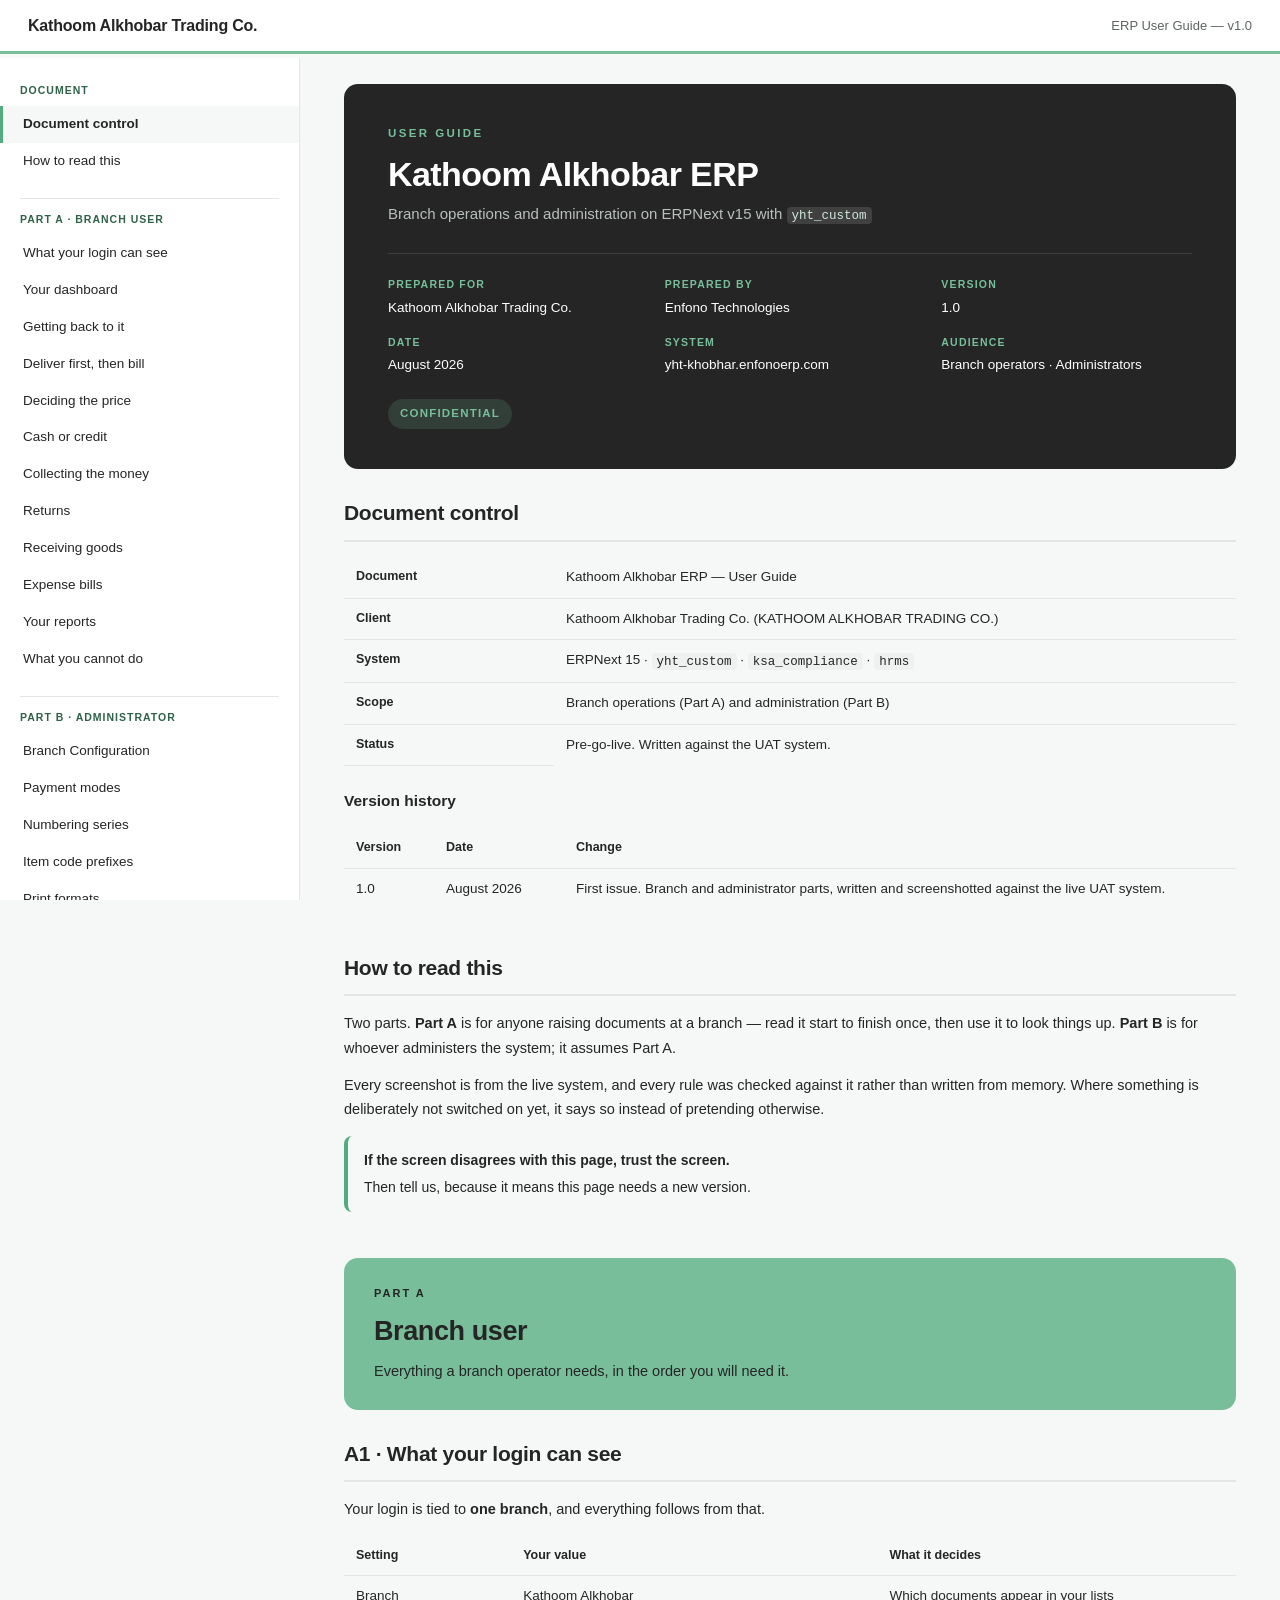
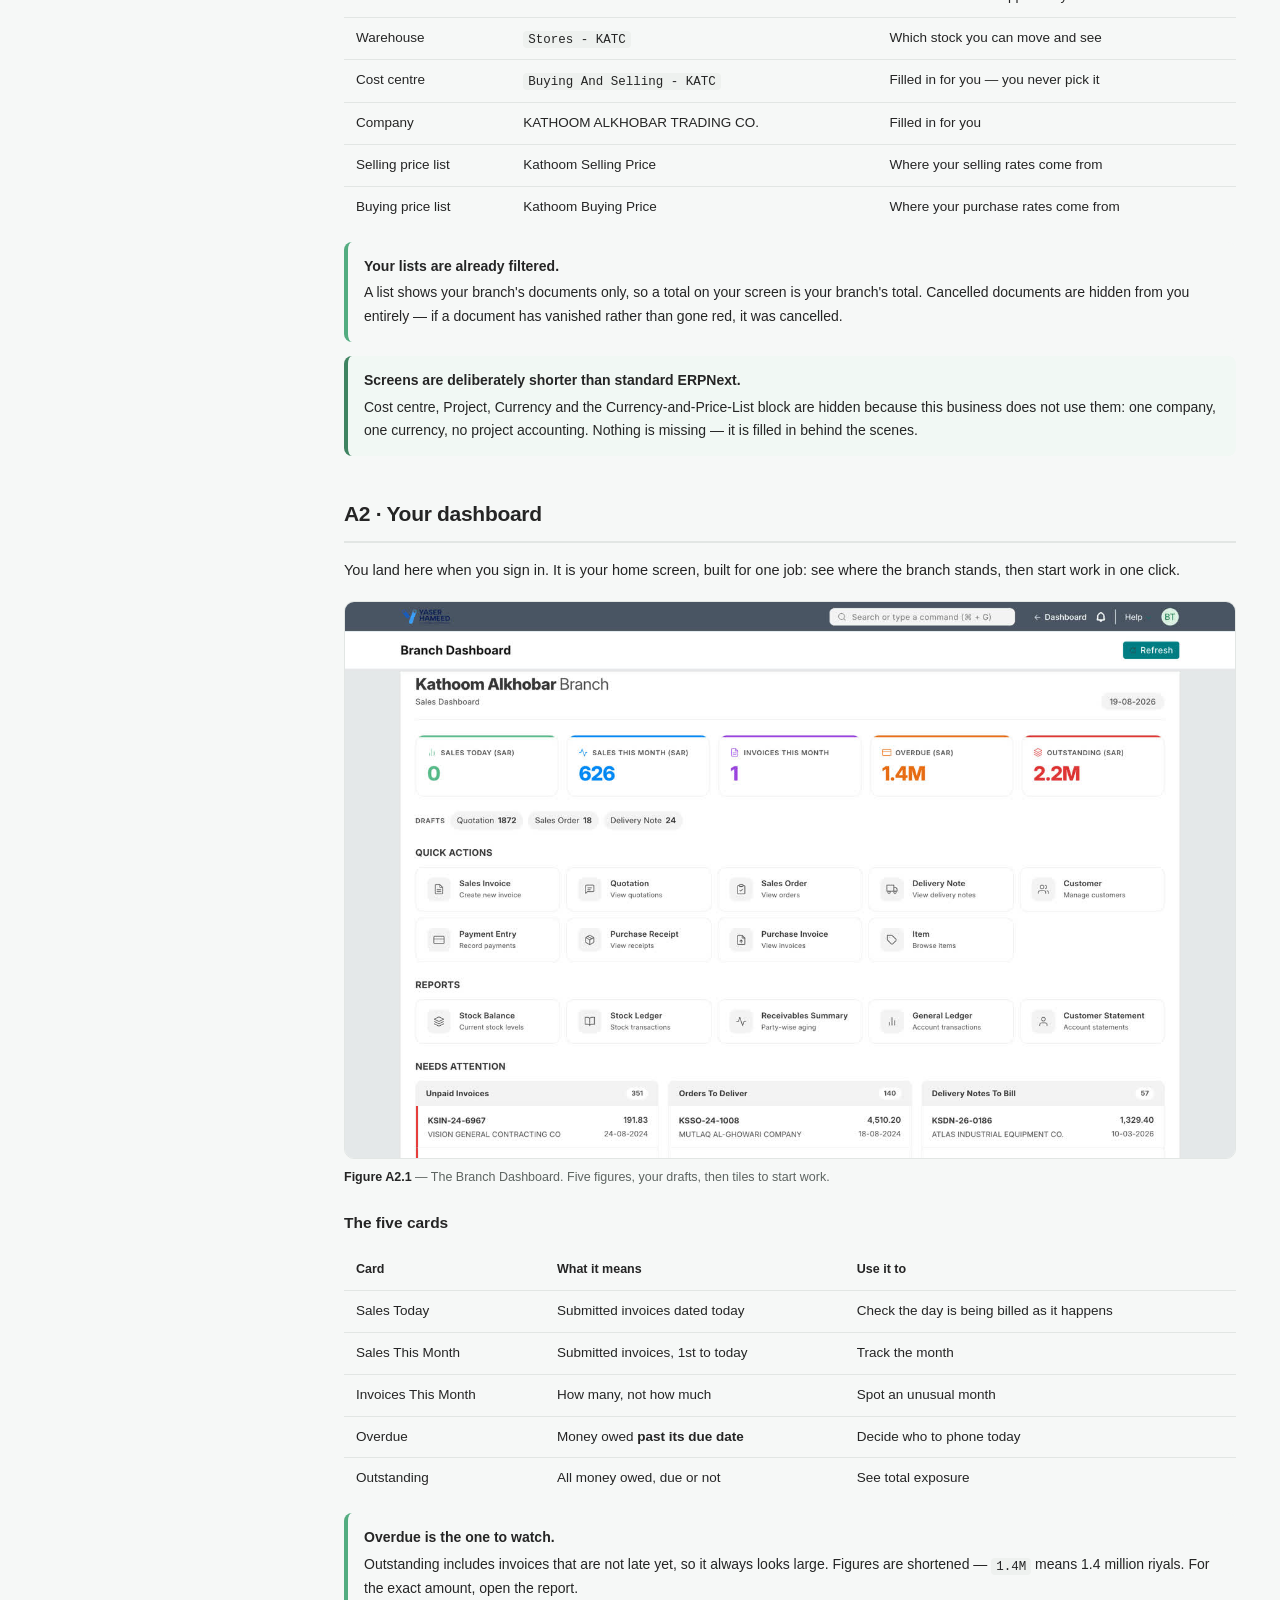
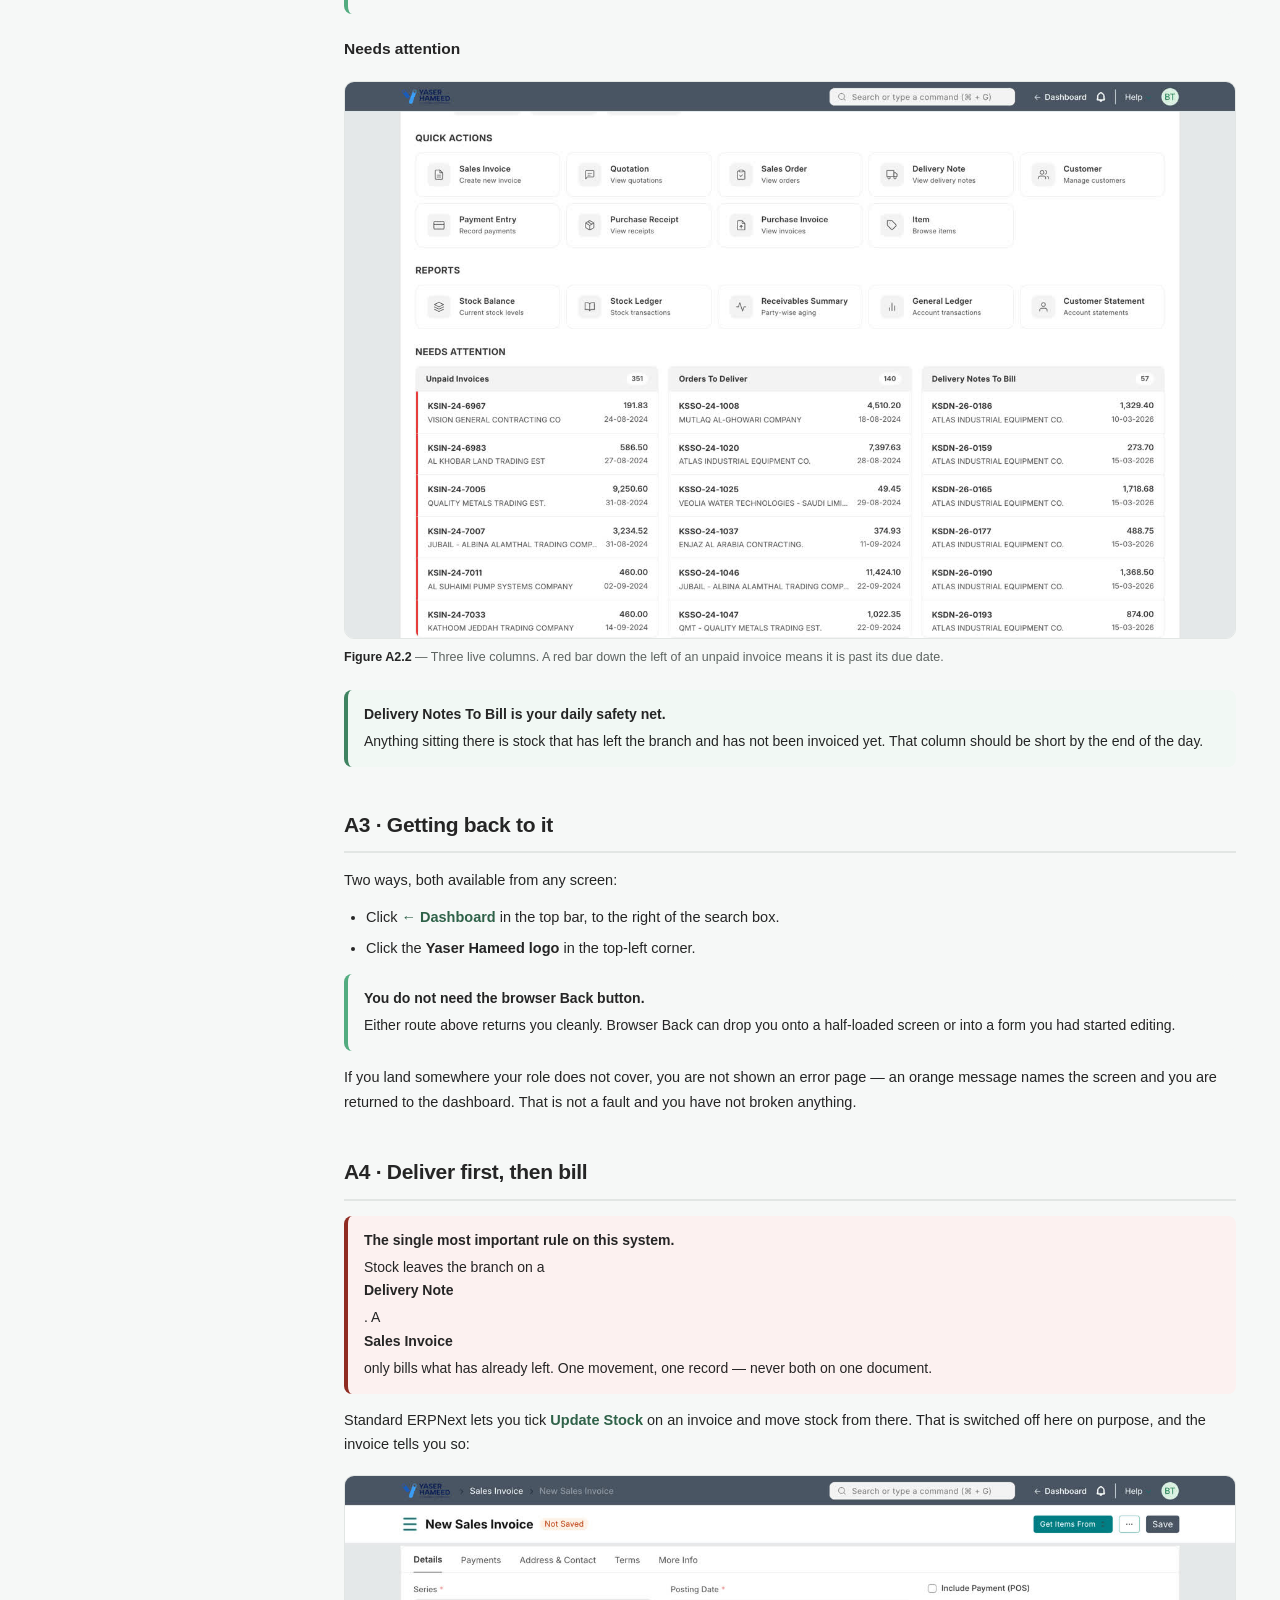
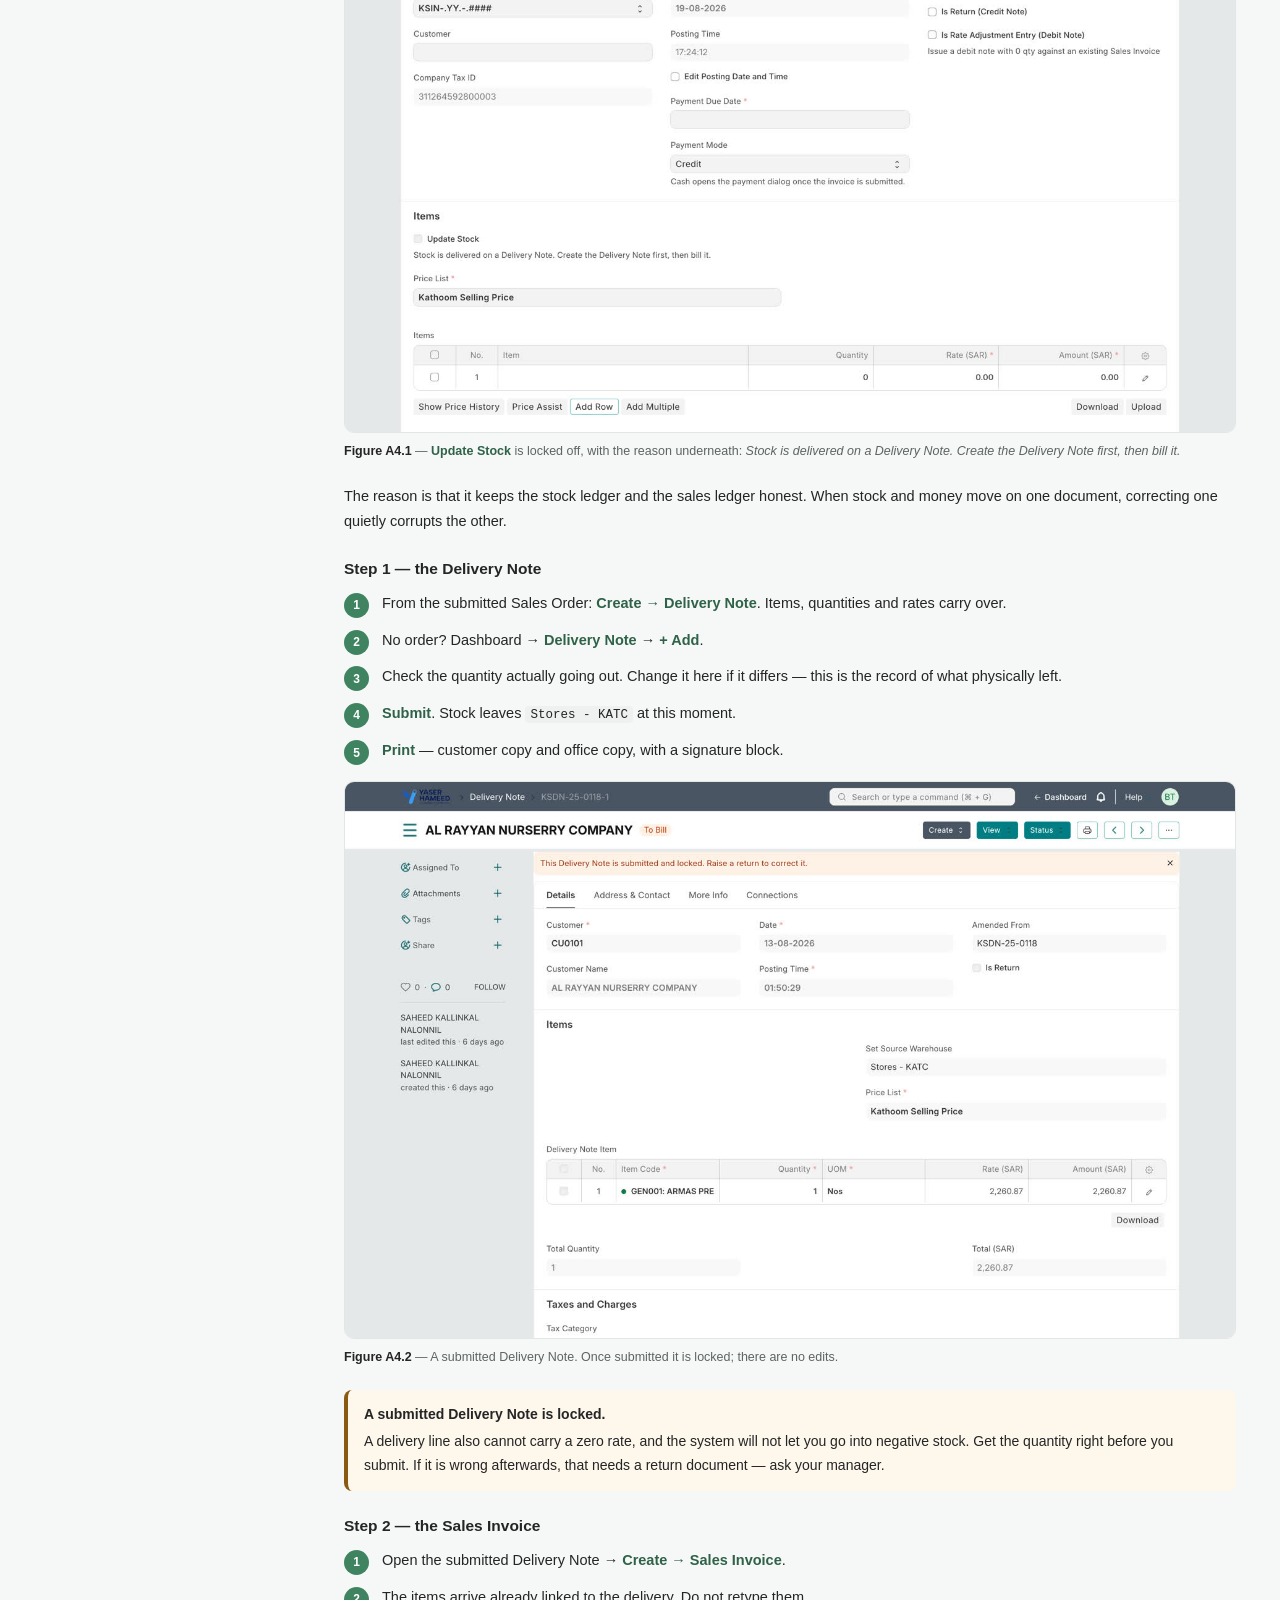
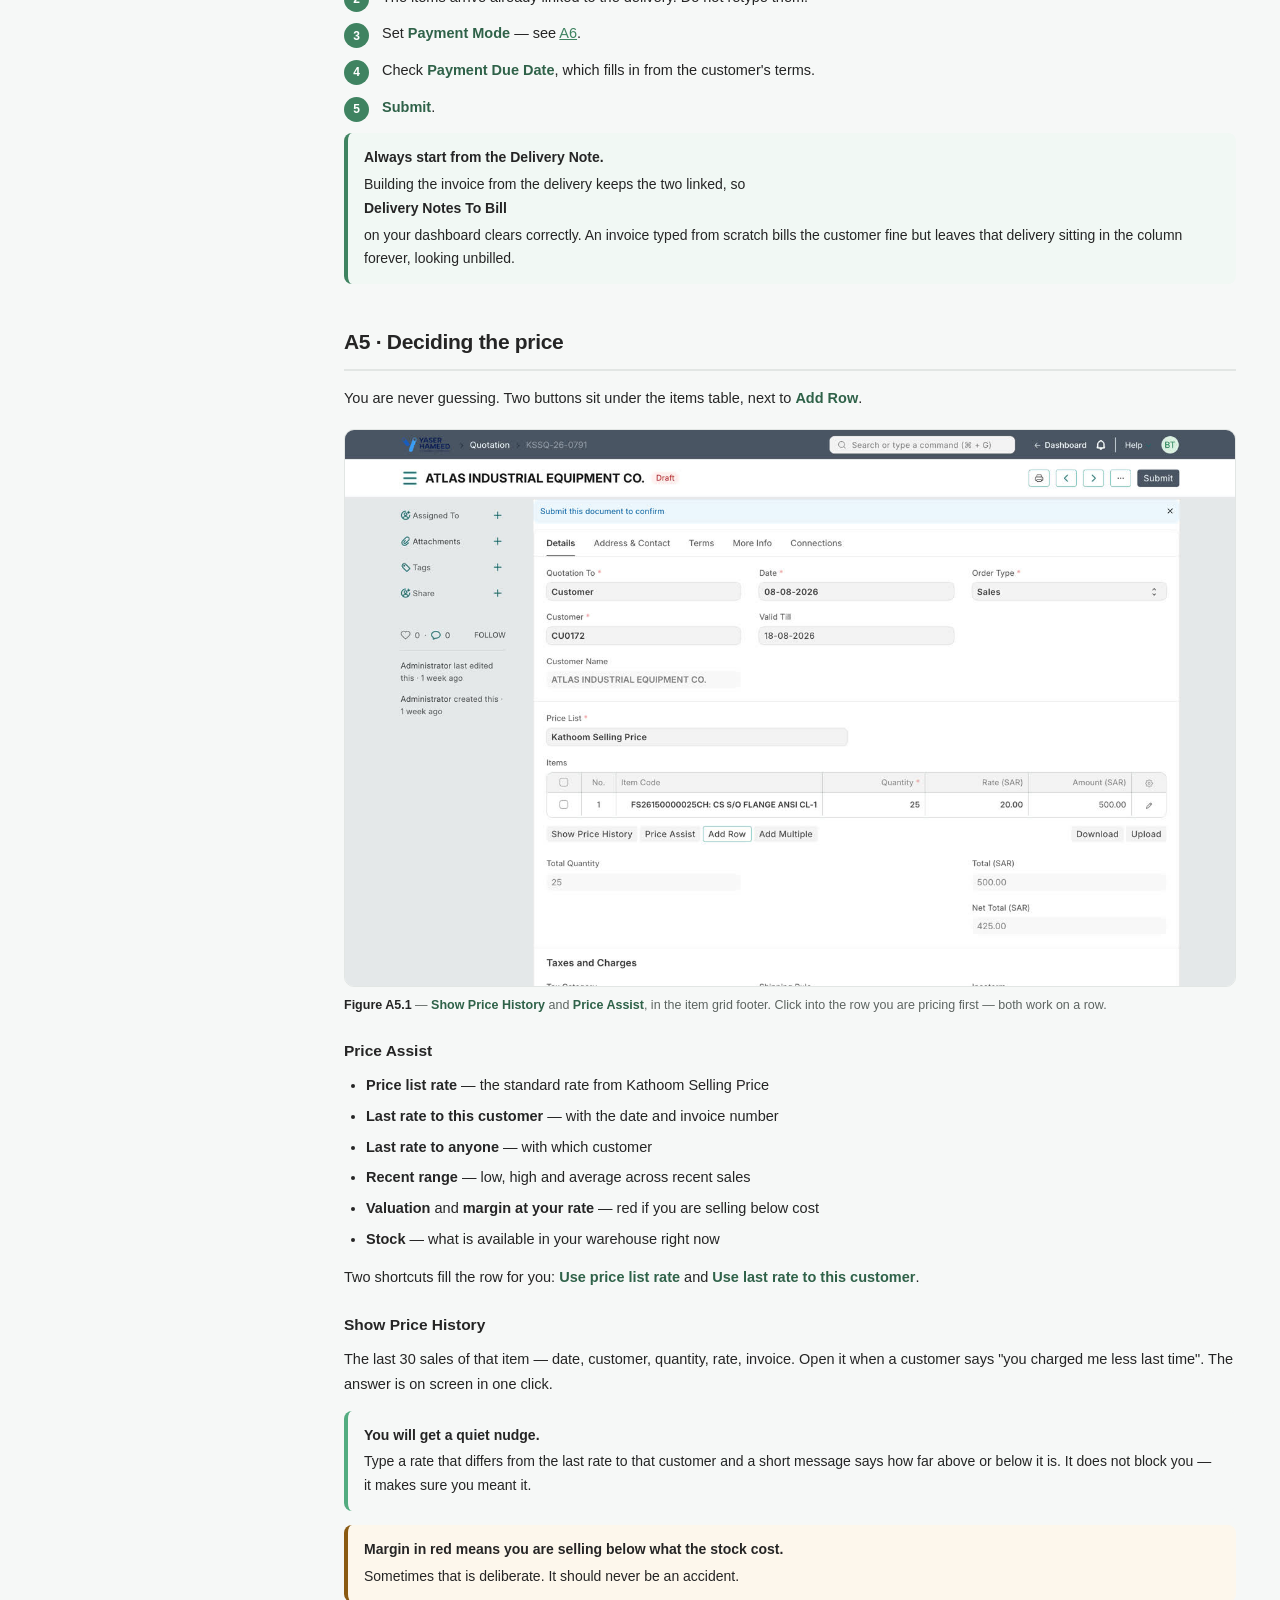
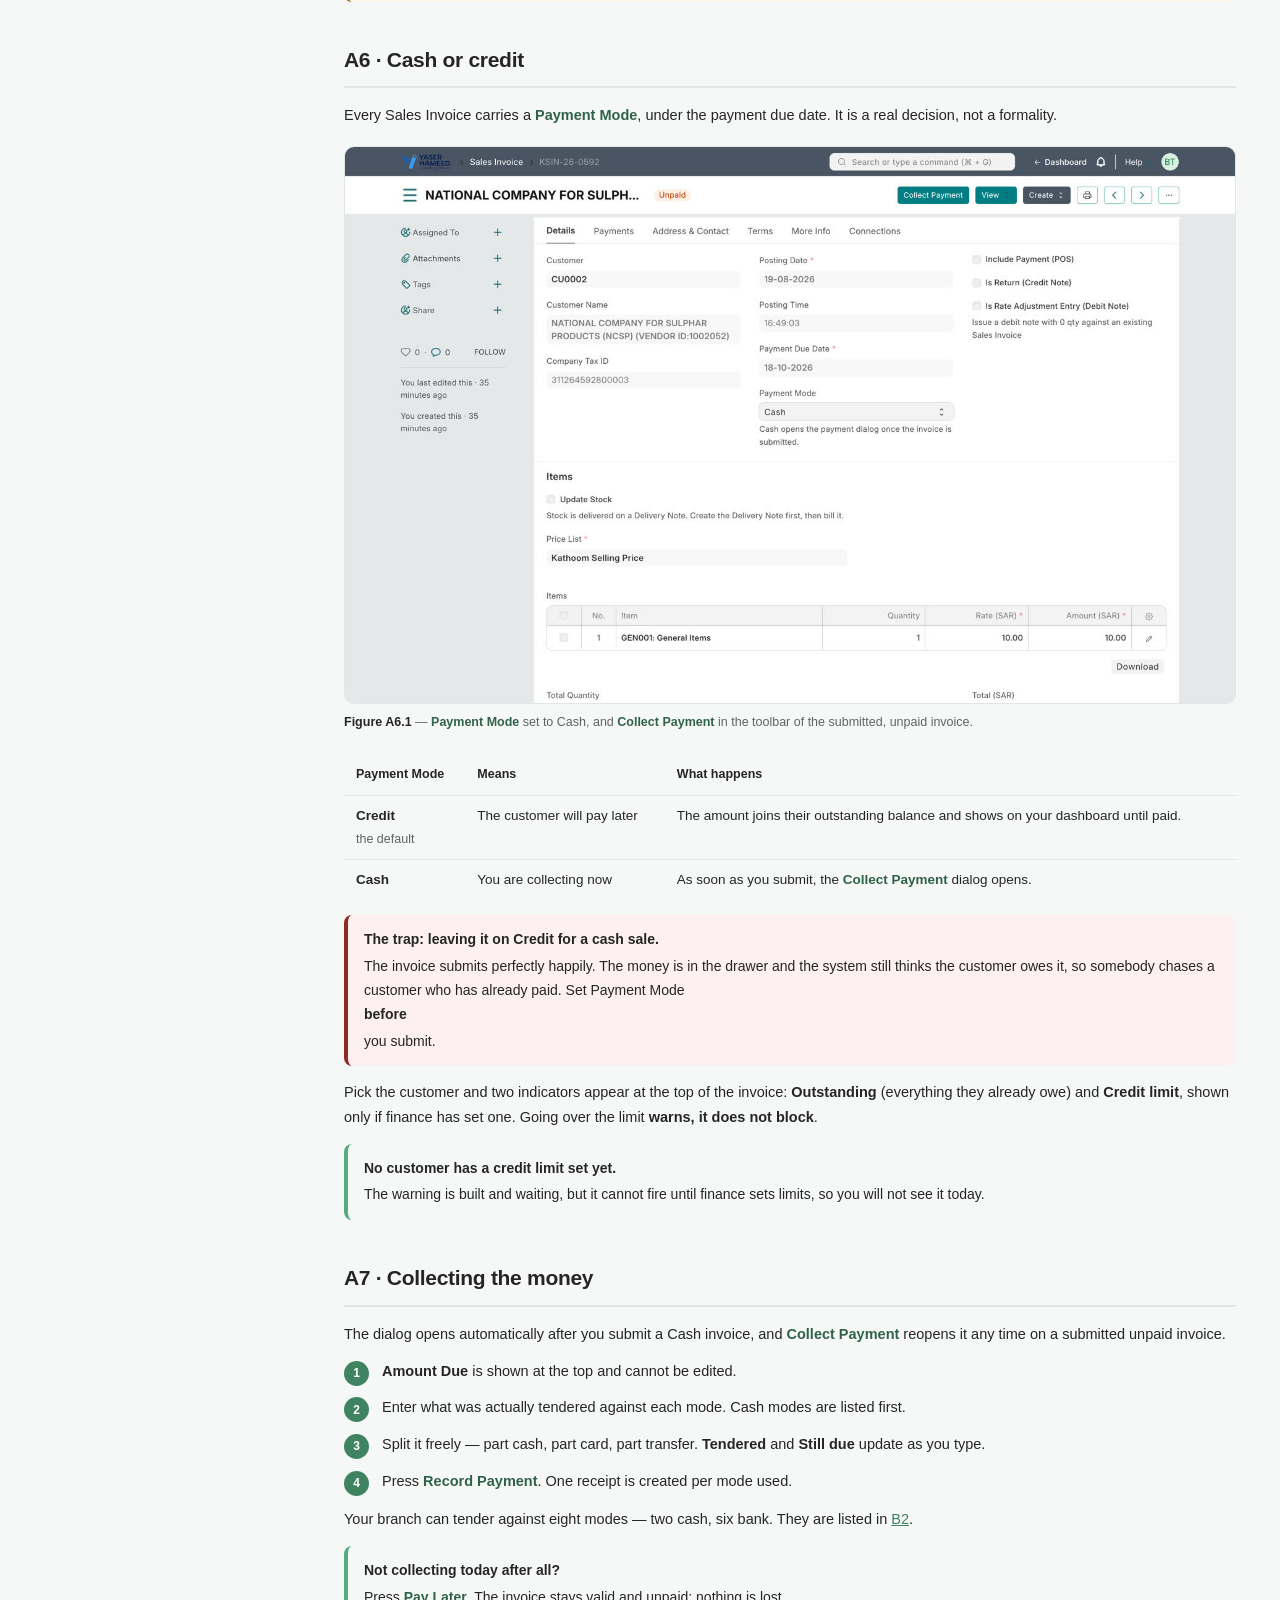
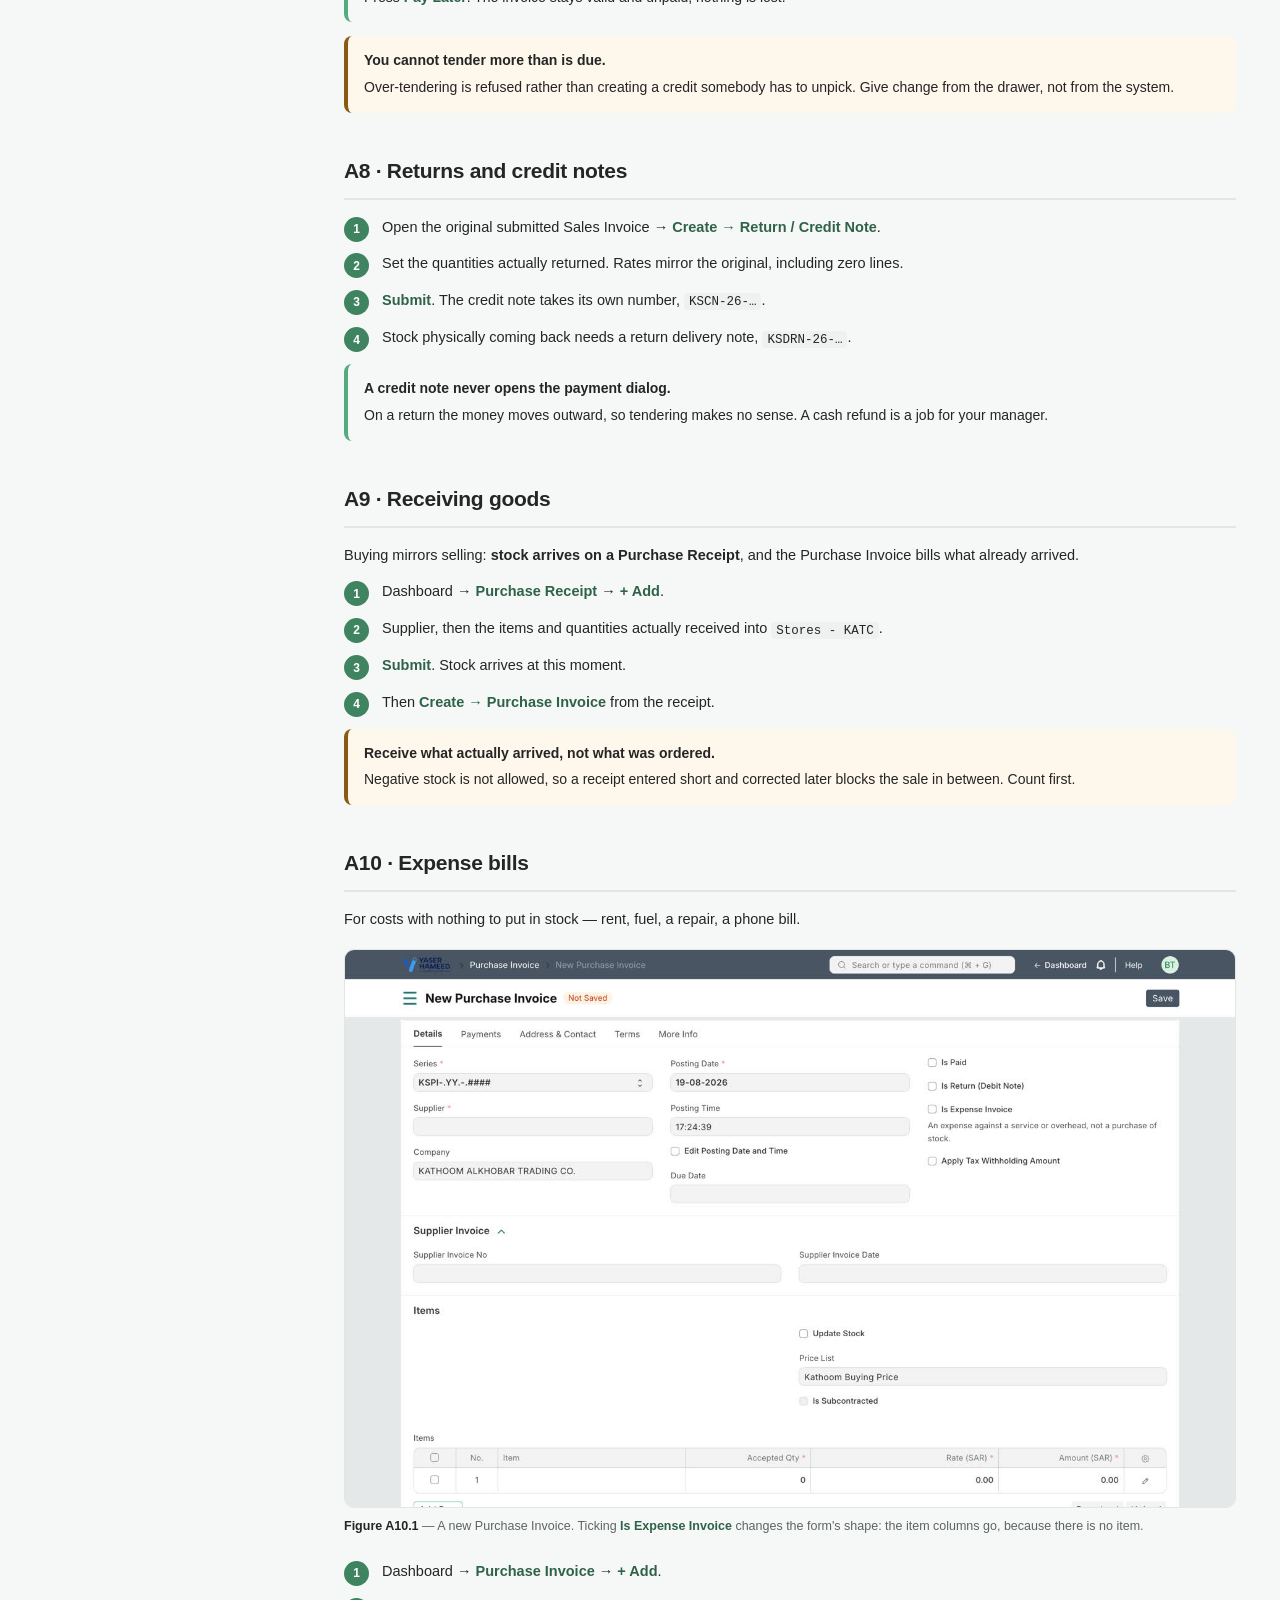
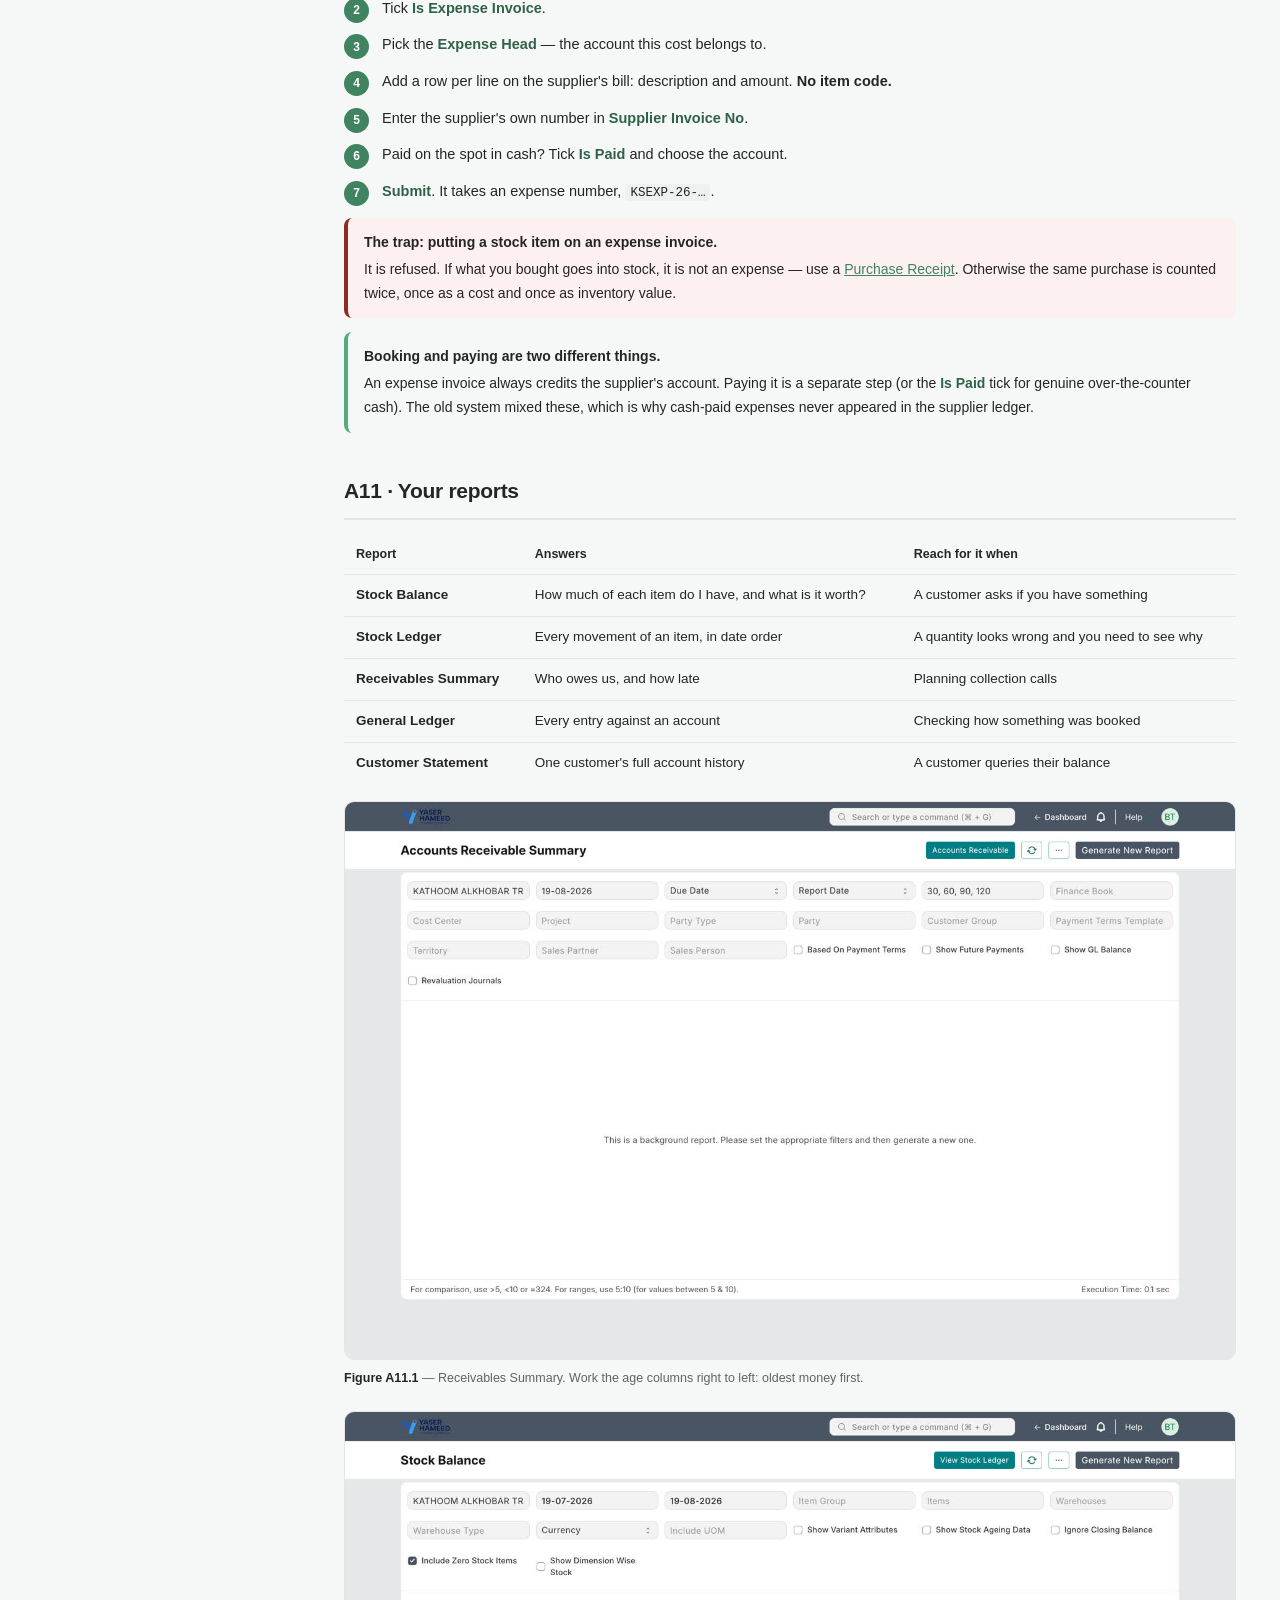
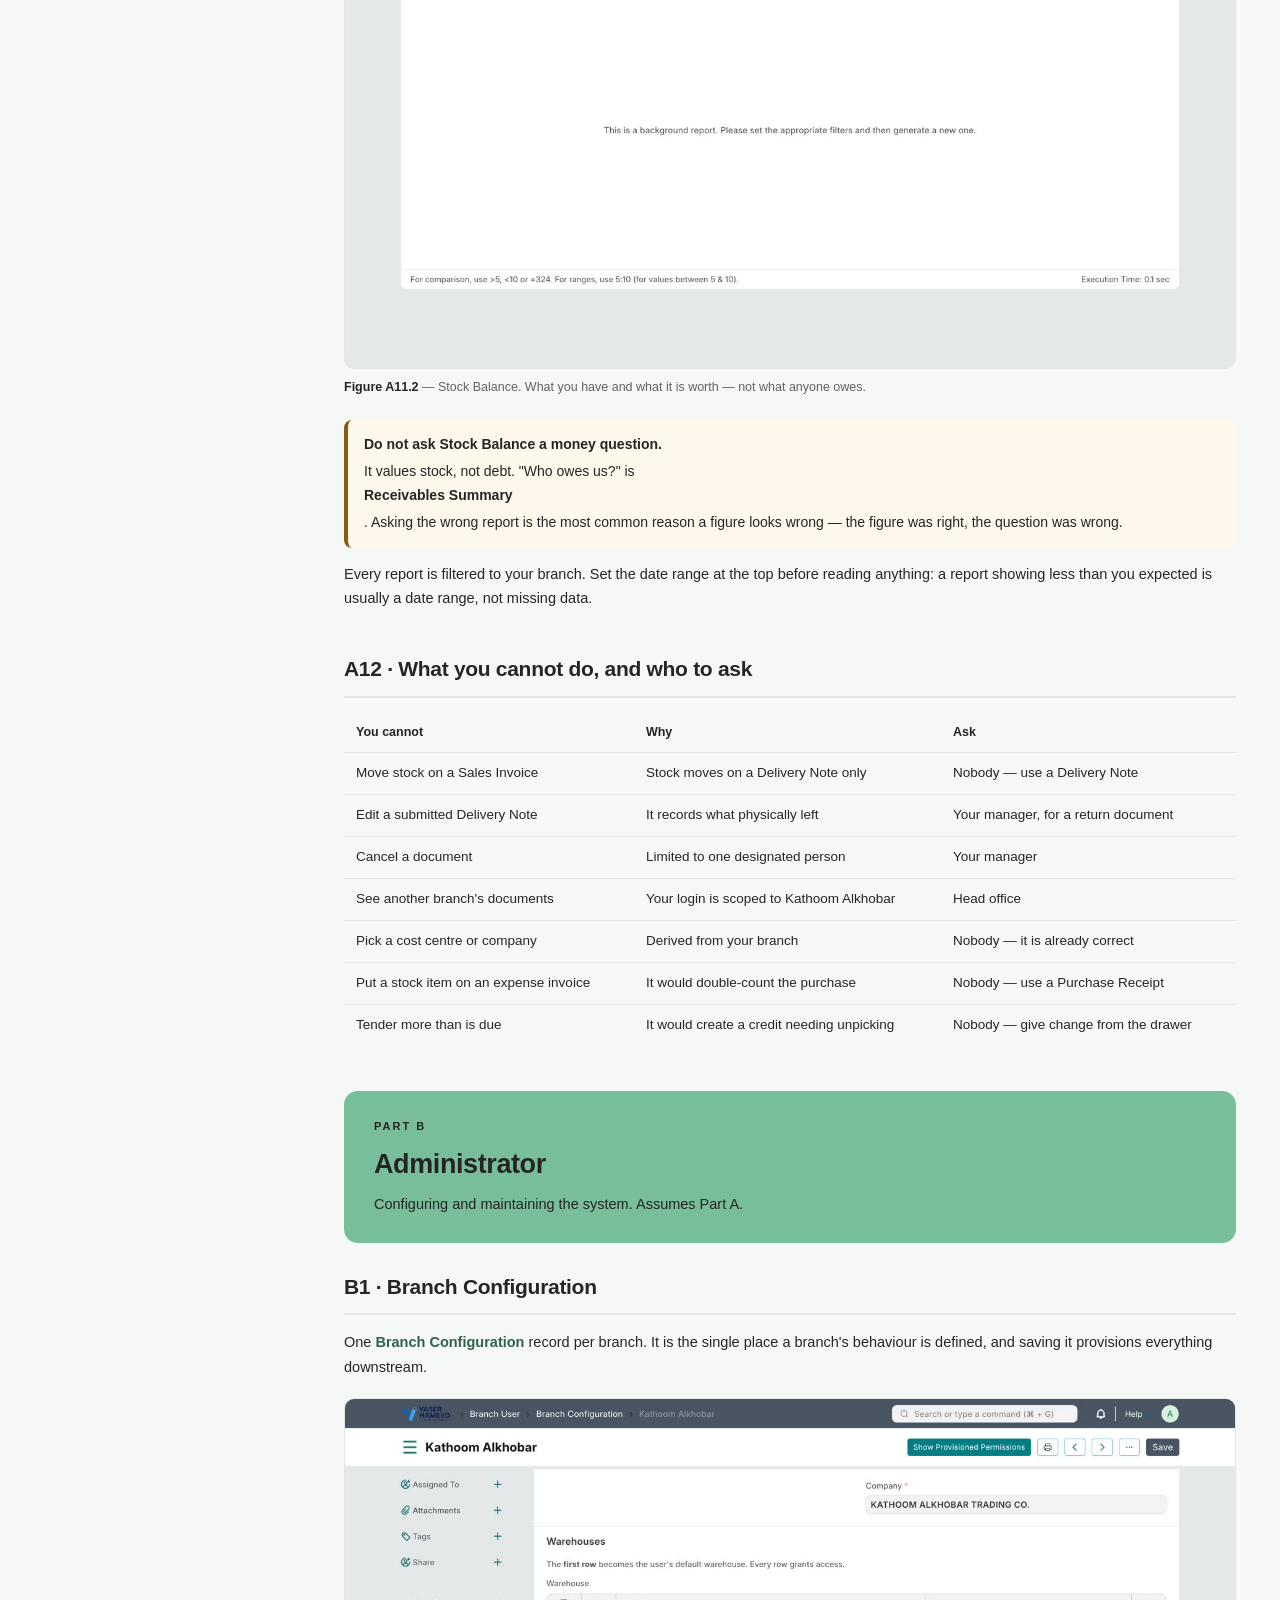
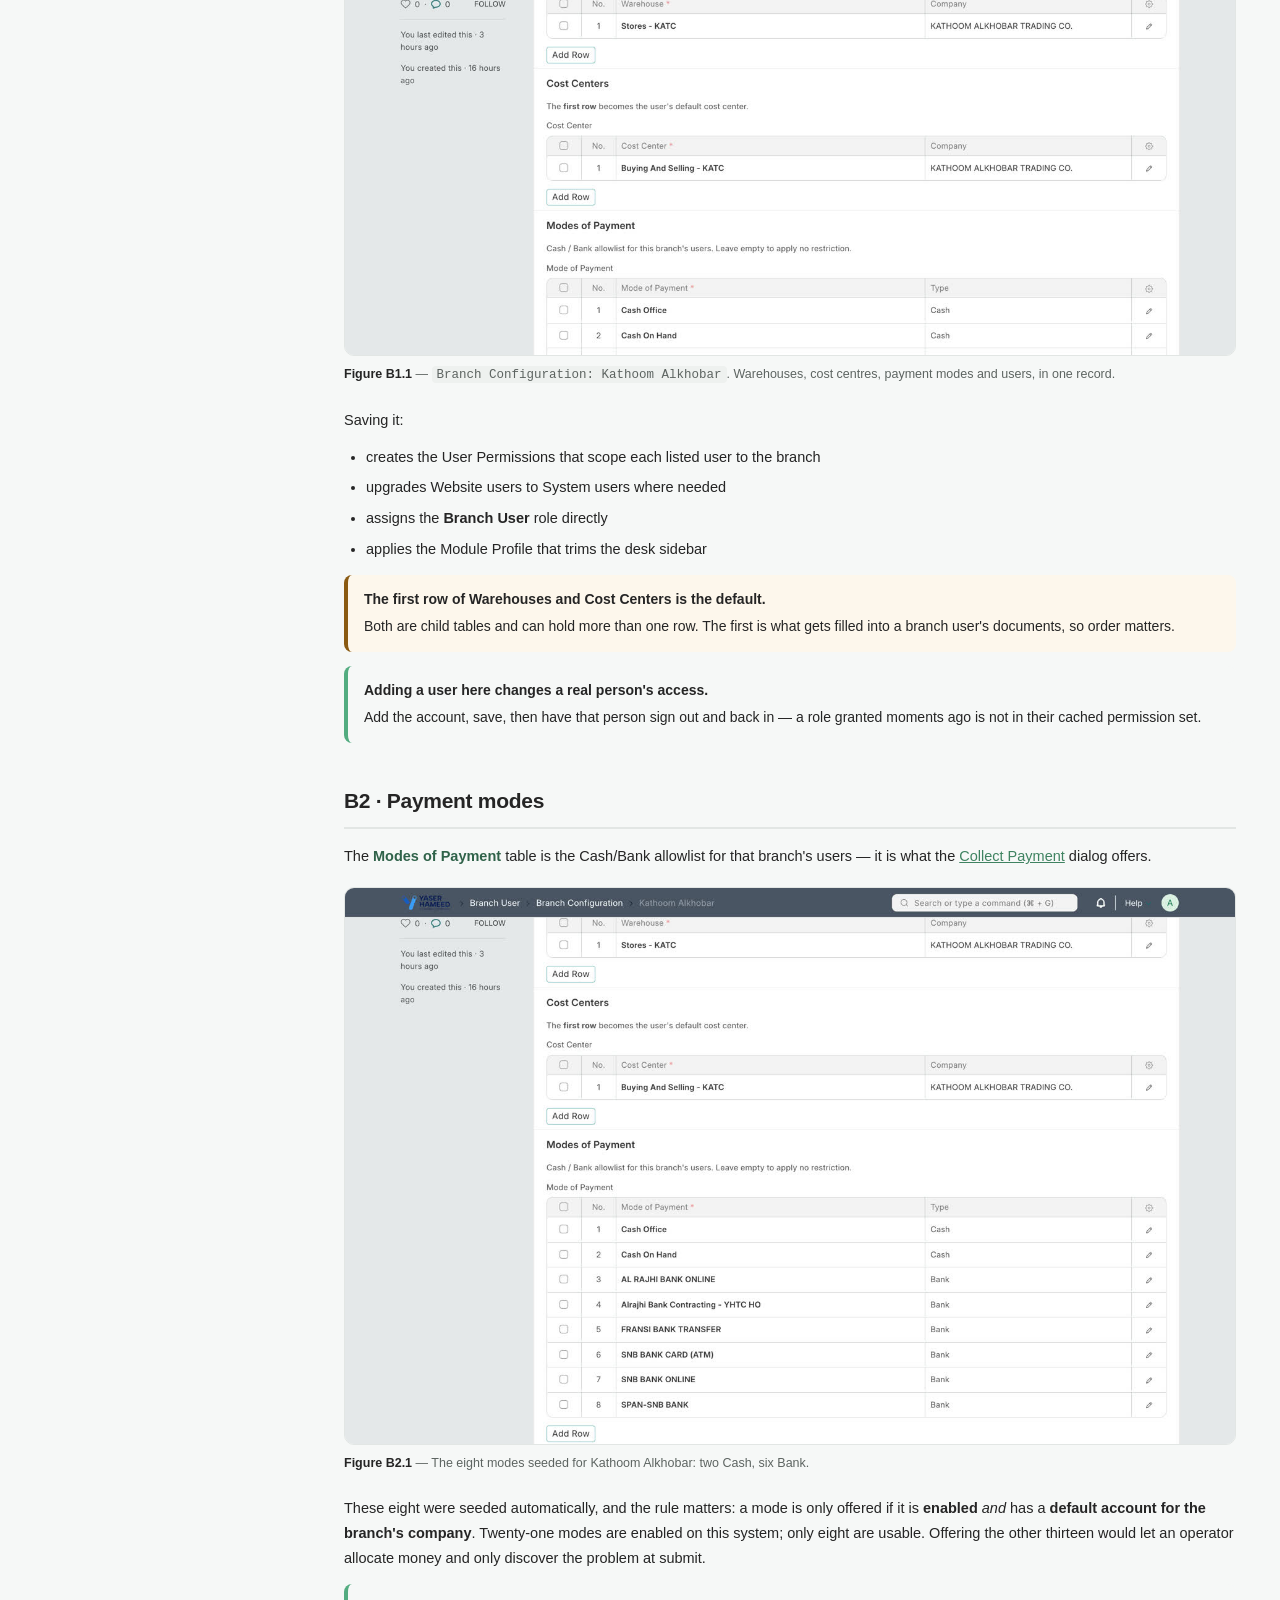
==== yht_custom/public/guide/index.html @ 56a37698 "Rebuild the user guide on the house standard, with screenshots, hosted Replaces the single-audience " ====
<!DOCTYPE html>
<html lang="en">
<head>
<meta charset="UTF-8">
<meta name="viewport" content="width=device-width, initial-scale=1.0">
<title>Kathoom Alkhobar — ERP User Guide</title>
<style>
  /* Enfono Brand Core tier — this is a hosted web page, not a generated .docx, so it uses
     Brand Core (green / sage / charcoal) rather than the Document Ink tier.
     Brand green #78BE9B is 2.18:1 on white and NEVER sets text: green text uses ramp 700
     #3F8361 (4.54:1, AA) or 800 #2F6249 (7.08:1, AAA). Charcoal on green 500 is 7.03:1 and is
     the correct pairing for text on a green fill. Montserrat for everything typeset. */
  :root {
    --charcoal: #252525;
    --green-500: #78BE9B;
    --green-600: #53AC80;
    --green-700: #3F8361;
    --green-800: #2F6249;
    --sage: #ACD7A7;
    --paper: #ffffff;
    --wash: #f6f8f7;
    --rule: #e2e6e4;
    --muted: #5d6461;
    --warn: #8a5a12;
    --warn-bg: #fdf7ec;
    --stop: #8f2c22;
    --stop-bg: #fcf1f0;
    --mono: ui-monospace, SFMono-Regular, Menlo, monospace;
  }
  * { margin: 0; padding: 0; box-sizing: border-box; }
  body {
    font-family: Montserrat, -apple-system, BlinkMacSystemFont, "Segoe UI", Roboto, sans-serif;
    color: var(--charcoal); background: var(--wash);
    line-height: 1.7; -webkit-font-smoothing: antialiased;
  }

  /* ── running header / footer, the document standard's items 4 and 5 ── */
  .runhead {
    position: sticky; top: 0; z-index: 20;
    display: flex; align-items: center; justify-content: space-between; gap: 16px;
    padding: 12px 28px; background: var(--paper);
    border-bottom: 3px solid var(--green-500);
  }
  .runhead .who { font-weight: 700; letter-spacing: -.2px; }
  .runhead .doc { font-size: 13px; color: var(--muted); }
  .runfoot {
    display: flex; justify-content: space-between; gap: 16px;
    padding: 18px 28px; font-size: 12.5px; color: var(--muted);
    background: var(--charcoal); color: #cfd4d1; border-top: 3px solid var(--green-500);
  }

  .wrap { display: flex; align-items: flex-start; }
  nav.toc {
    width: 300px; flex-shrink: 0; position: sticky; top: 58px;
    height: calc(100vh - 58px); overflow-y: auto;
    background: var(--paper); border-right: 1px solid var(--rule); padding: 18px 0 60px;
  }
  nav.toc .part {
    margin: 18px 20px 6px; padding-top: 12px; border-top: 1px solid var(--rule);
    font-size: 10.5px; font-weight: 700; letter-spacing: 1px; text-transform: uppercase;
    color: var(--green-800);
  }
  nav.toc .part:first-child { border-top: 0; margin-top: 6px; padding-top: 0; }
  nav.toc a {
    display: block; padding: 7px 20px; color: var(--charcoal); text-decoration: none;
    font-size: 13.5px; border-left: 3px solid transparent;
  }
  nav.toc a:hover { background: var(--wash); }
  nav.toc a.active { background: var(--wash); border-left-color: var(--green-600); font-weight: 600; }

  main { flex: 1; min-width: 0; padding: 30px 44px 80px; max-width: 1000px; }

  /* ── cover / title block ── */
  .cover {
    background: var(--charcoal); color: var(--paper);
    border-radius: 14px; padding: 40px 44px; margin-bottom: 26px;
  }
  .cover .type {
    font-size: 11.5px; letter-spacing: 2.4px; text-transform: uppercase;
    color: var(--green-500); font-weight: 700;
  }
  .cover h1 { font-size: 34px; letter-spacing: -.6px; margin: 10px 0 6px; line-height: 1.2; }
  .cover .sub { color: #b9c0bc; font-size: 15px; }
  .cover .meta {
    display: grid; grid-template-columns: repeat(auto-fit, minmax(190px, 1fr));
    gap: 14px 26px; margin-top: 26px; padding-top: 22px; border-top: 1px solid #3d3d3d;
    font-size: 13.5px;
  }
  .cover .meta b { display: block; color: var(--green-500); font-size: 10.5px;
    letter-spacing: 1.2px; text-transform: uppercase; margin-bottom: 3px; }
  .conf { display: inline-block; margin-top: 22px; padding: 5px 12px; border-radius: 20px;
    background: rgba(120,190,155,.16); color: var(--green-500);
    font-size: 11.5px; font-weight: 700; letter-spacing: 1.2px; text-transform: uppercase; }

  section { margin-bottom: 40px; scroll-margin-top: 74px; }
  section > h2 {
    font-size: 21px; letter-spacing: -.3px; padding-bottom: 9px; margin-bottom: 15px;
    border-bottom: 2px solid var(--rule);
  }
  h3 { font-size: 15.5px; margin: 22px 0 9px; }
  p, li { font-size: 14.5px; }
  p { margin-bottom: 12px; }
  ul, ol { margin: 0 0 14px 22px; }
  li { margin-bottom: 6px; }
  a { color: var(--green-700); }

  .partbreak {
    margin: 46px 0 26px; padding: 26px 30px; border-radius: 14px;
    background: var(--green-500); color: var(--charcoal);
  }
  .partbreak .lbl { font-size: 11px; font-weight: 700; letter-spacing: 2px; text-transform: uppercase; }
  .partbreak h2 { font-size: 27px; border: 0; margin: 6px 0 4px; padding: 0; letter-spacing: -.4px; }
  .partbreak p { margin: 0; font-size: 14.5px; }

  ol.steps { counter-reset: s; list-style: none; margin-left: 0; }
  ol.steps > li { counter-increment: s; position: relative; padding-left: 38px; margin-bottom: 12px; }
  ol.steps > li::before {
    content: counter(s); position: absolute; left: 0; top: 2px;
    width: 25px; height: 25px; border-radius: 50%;
    background: var(--green-700); color: #fff; font-size: 12px; font-weight: 700;
    display: flex; align-items: center; justify-content: center;
  }

  figure { margin: 18px 0 22px; }
  figure img {
    width: 100%; display: block; border: 1px solid var(--rule); border-radius: 10px;
    background: var(--paper);
  }
  figcaption { margin-top: 8px; font-size: 12.5px; color: var(--muted); }
  figcaption b { color: var(--charcoal); }

  .note, .tip, .warn, .stop {
    border-radius: 8px; padding: 13px 16px; margin: 14px 0; font-size: 14px;
    border-left: 4px solid;
  }
  .note { background: var(--wash); border-color: var(--green-600); }
  .tip  { background: #f1f8f4; border-color: var(--green-700); }
  .warn { background: var(--warn-bg); border-color: var(--warn); }
  .stop { background: var(--stop-bg); border-color: var(--stop); }
  .note b, .tip b, .warn b, .stop b { display: block; margin-bottom: 3px; }

  table { width: 100%; border-collapse: collapse; margin: 14px 0; font-size: 13.5px; }
  th, td { text-align: left; padding: 9px 12px; border-bottom: 1px solid var(--rule); vertical-align: top; }
  th { background: var(--wash); font-weight: 700; font-size: 12.5px; }
  tbody tr:last-child td { border-bottom: 0; }
  code { font-family: var(--mono); font-size: 12.5px; background: #eef1ef; padding: 1.5px 5px; border-radius: 4px; }
  .ui { font-weight: 600; color: var(--green-800); }

  @media (max-width: 940px) {
    .wrap { flex-direction: column; }
    nav.toc { width: 100%; position: static; height: auto; border-right: 0;
      border-bottom: 1px solid var(--rule); }
    main { padding: 22px 18px 60px; }
  }
  @media print {
    nav.toc, .runhead { display: none; }
    body { background: #fff; }
    section { page-break-inside: avoid; }
  }
</style>
</head>
<body>

<header class="runhead">
  <span class="who">Kathoom Alkhobar Trading Co.</span>
  <span class="doc">ERP User Guide — v1.0</span>
</header>

<div class="wrap">
<nav class="toc">
  <div class="part">Document</div>
  <a href="#control">Document control</a>
  <a href="#how-to-read">How to read this</a>

  <div class="part">Part A · Branch user</div>
  <a href="#a-signin">What your login can see</a>
  <a href="#a-dashboard">Your dashboard</a>
  <a href="#a-back">Getting back to it</a>
  <a href="#a-deliver">Deliver first, then bill</a>
  <a href="#a-pricing">Deciding the price</a>
  <a href="#a-payment">Cash or credit</a>
  <a href="#a-collect">Collecting the money</a>
  <a href="#a-returns">Returns</a>
  <a href="#a-purchase">Receiving goods</a>
  <a href="#a-expense">Expense bills</a>
  <a href="#a-reports">Your reports</a>
  <a href="#a-cannot">What you cannot do</a>

  <div class="part">Part B · Administrator</div>
  <a href="#b-branch">Branch Configuration</a>
  <a href="#b-modes">Payment modes</a>
  <a href="#b-series">Numbering series</a>
  <a href="#b-prefix">Item code prefixes</a>
  <a href="#b-print">Print formats</a>
  <a href="#b-perms">Permissions &amp; scoping</a>
  <a href="#b-deploy">Deploying a change</a>
  <a href="#b-open">Open items before go-live</a>
</nav>

<main>

<div class="cover">
  <div class="type">User Guide</div>
  <h1>Kathoom Alkhobar ERP</h1>
  <div class="sub">Branch operations and administration on ERPNext v15 with <code style="background:rgba(255,255,255,.12);color:#cfe8db">yht_custom</code></div>
  <div class="meta">
    <div><b>Prepared for</b>Kathoom Alkhobar Trading Co.</div>
    <div><b>Prepared by</b>Enfono Technologies</div>
    <div><b>Version</b>1.0</div>
    <div><b>Date</b>August 2026</div>
    <div><b>System</b>yht-khobhar.enfonoerp.com</div>
    <div><b>Audience</b>Branch operators · Administrators</div>
  </div>
  <span class="conf">Confidential</span>
</div>

<!-- ═══════════════════════════════════════════════════ -->
<section id="control">
  <h2>Document control</h2>
  <table>
    <tbody>
      <tr><th style="width:210px">Document</th><td>Kathoom Alkhobar ERP — User Guide</td></tr>
      <tr><th>Client</th><td>Kathoom Alkhobar Trading Co. (KATHOOM ALKHOBAR TRADING CO.)</td></tr>
      <tr><th>System</th><td>ERPNext 15 · <code>yht_custom</code> · <code>ksa_compliance</code> · <code>hrms</code></td></tr>
      <tr><th>Scope</th><td>Branch operations (Part A) and administration (Part B)</td></tr>
      <tr><th>Status</th><td>Pre-go-live. Written against the UAT system.</td></tr>
    </tbody>
  </table>

  <h3>Version history</h3>
  <table>
    <thead><tr><th style="width:90px">Version</th><th style="width:130px">Date</th><th>Change</th></tr></thead>
    <tbody>
      <tr><td>1.0</td><td>August 2026</td><td>First issue. Branch and administrator parts, written and screenshotted against the live UAT system.</td></tr>
    </tbody>
  </table>
</section>

<!-- ═══════════════════════════════════════════════════ -->
<section id="how-to-read">
  <h2>How to read this</h2>
  <p>Two parts. <b>Part A</b> is for anyone raising documents at a branch — read it start to
  finish once, then use it to look things up. <b>Part B</b> is for whoever administers the
  system; it assumes Part A.</p>
  <p>Every screenshot is from the live system, and every rule was checked against it rather
  than written from memory. Where something is deliberately not switched on yet, it says so
  instead of pretending otherwise.</p>
  <div class="note">
    <b>If the screen disagrees with this page, trust the screen.</b>
    Then tell us, because it means this page needs a new version.
  </div>
</section>

<!-- ═══════════════════════════════════════════════════ -->
<div class="partbreak">
  <div class="lbl">Part A</div>
  <h2>Branch user</h2>
  <p>Everything a branch operator needs, in the order you will need it.</p>
</div>

<section id="a-signin">
  <h2>A1 · What your login can see</h2>
  <p>Your login is tied to <b>one branch</b>, and everything follows from that.</p>
  <table>
    <thead><tr><th>Setting</th><th>Your value</th><th>What it decides</th></tr></thead>
    <tbody>
      <tr><td>Branch</td><td>Kathoom Alkhobar</td><td>Which documents appear in your lists</td></tr>
      <tr><td>Warehouse</td><td><code>Stores - KATC</code></td><td>Which stock you can move and see</td></tr>
      <tr><td>Cost centre</td><td><code>Buying And Selling - KATC</code></td><td>Filled in for you — you never pick it</td></tr>
      <tr><td>Company</td><td>KATHOOM ALKHOBAR TRADING CO.</td><td>Filled in for you</td></tr>
      <tr><td>Selling price list</td><td>Kathoom Selling Price</td><td>Where your selling rates come from</td></tr>
      <tr><td>Buying price list</td><td>Kathoom Buying Price</td><td>Where your purchase rates come from</td></tr>
    </tbody>
  </table>
  <div class="note">
    <b>Your lists are already filtered.</b>
    A list shows your branch's documents only, so a total on your screen is your branch's
    total. Cancelled documents are hidden from you entirely — if a document has vanished
    rather than gone red, it was cancelled.
  </div>
  <div class="tip">
    <b>Screens are deliberately shorter than standard ERPNext.</b>
    Cost centre, Project, Currency and the Currency-and-Price-List block are hidden because
    this business does not use them: one company, one currency, no project accounting. Nothing
    is missing — it is filled in behind the scenes.
  </div>
</section>

<section id="a-dashboard">
  <h2>A2 · Your dashboard</h2>
  <p>You land here when you sign in. It is your home screen, built for one job: see where the
  branch stands, then start work in one click.</p>
  <figure>
    <img src="img/01-dashboard.jpg" alt="The Branch Dashboard">
    <figcaption><b>Figure A2.1</b> — The Branch Dashboard. Five figures, your drafts, then tiles to start work.</figcaption>
  </figure>

  <h3>The five cards</h3>
  <table>
    <thead><tr><th>Card</th><th>What it means</th><th>Use it to</th></tr></thead>
    <tbody>
      <tr><td>Sales Today</td><td>Submitted invoices dated today</td><td>Check the day is being billed as it happens</td></tr>
      <tr><td>Sales This Month</td><td>Submitted invoices, 1st to today</td><td>Track the month</td></tr>
      <tr><td>Invoices This Month</td><td>How many, not how much</td><td>Spot an unusual month</td></tr>
      <tr><td>Overdue</td><td>Money owed <b>past its due date</b></td><td>Decide who to phone today</td></tr>
      <tr><td>Outstanding</td><td>All money owed, due or not</td><td>See total exposure</td></tr>
    </tbody>
  </table>
  <div class="note">
    <b>Overdue is the one to watch.</b>
    Outstanding includes invoices that are not late yet, so it always looks large. Figures are
    shortened — <code>1.4M</code> means 1.4 million riyals. For the exact amount, open the report.
  </div>

  <h3>Needs attention</h3>
  <figure>
    <img src="img/02-needs-attention.jpg" alt="The Needs Attention panel">
    <figcaption><b>Figure A2.2</b> — Three live columns. A red bar down the left of an unpaid invoice means it is past its due date.</figcaption>
  </figure>
  <div class="tip">
    <b>Delivery Notes To Bill is your daily safety net.</b>
    Anything sitting there is stock that has left the branch and has not been invoiced yet.
    That column should be short by the end of the day.
  </div>
</section>

<section id="a-back">
  <h2>A3 · Getting back to it</h2>
  <p>Two ways, both available from any screen:</p>
  <ul>
    <li>Click <span class="ui">&larr; Dashboard</span> in the top bar, to the right of the search box.</li>
    <li>Click the <b>Yaser Hameed logo</b> in the top-left corner.</li>
  </ul>
  <div class="note">
    <b>You do not need the browser Back button.</b>
    Either route above returns you cleanly. Browser Back can drop you onto a half-loaded
    screen or into a form you had started editing.
  </div>
  <p>If you land somewhere your role does not cover, you are not shown an error page — an
  orange message names the screen and you are returned to the dashboard. That is not a fault
  and you have not broken anything.</p>
</section>

<section id="a-deliver">
  <h2>A4 · Deliver first, then bill</h2>
  <div class="stop">
    <b>The single most important rule on this system.</b>
    Stock leaves the branch on a <b>Delivery Note</b>. A <b>Sales Invoice</b> only bills what
    has already left. One movement, one record — never both on one document.
  </div>
  <p>Standard ERPNext lets you tick <span class="ui">Update Stock</span> on an invoice and move
  stock from there. That is switched off here on purpose, and the invoice tells you so:</p>
  <figure>
    <img src="img/03-update-stock-locked.jpg" alt="Update Stock disabled on a new Sales Invoice">
    <figcaption><b>Figure A4.1</b> — <span class="ui">Update Stock</span> is locked off, with the reason underneath: <i>Stock is delivered on a Delivery Note. Create the Delivery Note first, then bill it.</i></figcaption>
  </figure>
  <p>The reason is that it keeps the stock ledger and the sales ledger honest. When stock and
  money move on one document, correcting one quietly corrupts the other.</p>

  <h3>Step 1 — the Delivery Note</h3>
  <ol class="steps">
    <li>From the submitted Sales Order: <span class="ui">Create &rarr; Delivery Note</span>. Items, quantities and rates carry over.</li>
    <li>No order? Dashboard &rarr; <span class="ui">Delivery Note</span> &rarr; <span class="ui">+ Add</span>.</li>
    <li>Check the quantity actually going out. Change it here if it differs — this is the record of what physically left.</li>
    <li><span class="ui">Submit</span>. Stock leaves <code>Stores - KATC</code> at this moment.</li>
    <li><span class="ui">Print</span> — customer copy and office copy, with a signature block.</li>
  </ol>
  <figure>
    <img src="img/06-delivery-note.jpg" alt="A submitted Delivery Note">
    <figcaption><b>Figure A4.2</b> — A submitted Delivery Note. Once submitted it is locked; there are no edits.</figcaption>
  </figure>
  <div class="warn">
    <b>A submitted Delivery Note is locked.</b>
    A delivery line also cannot carry a zero rate, and the system will not let you go into
    negative stock. Get the quantity right before you submit. If it is wrong afterwards, that
    needs a return document — ask your manager.
  </div>

  <h3>Step 2 — the Sales Invoice</h3>
  <ol class="steps">
    <li>Open the submitted Delivery Note &rarr; <span class="ui">Create &rarr; Sales Invoice</span>.</li>
    <li>The items arrive already linked to the delivery. Do not retype them.</li>
    <li>Set <span class="ui">Payment Mode</span> — see <a href="#a-payment">A6</a>.</li>
    <li>Check <span class="ui">Payment Due Date</span>, which fills in from the customer's terms.</li>
    <li><span class="ui">Submit</span>.</li>
  </ol>
  <div class="tip">
    <b>Always start from the Delivery Note.</b>
    Building the invoice from the delivery keeps the two linked, so <b>Delivery Notes To Bill</b>
    on your dashboard clears correctly. An invoice typed from scratch bills the customer fine
    but leaves that delivery sitting in the column forever, looking unbilled.
  </div>
</section>

<section id="a-pricing">
  <h2>A5 · Deciding the price</h2>
  <p>You are never guessing. Two buttons sit under the items table, next to
  <span class="ui">Add Row</span>.</p>
  <figure>
    <img src="img/04-price-buttons.jpg" alt="Price Assist and Show Price History under the items table">
    <figcaption><b>Figure A5.1</b> — <span class="ui">Show Price History</span> and <span class="ui">Price Assist</span>, in the item grid footer. Click into the row you are pricing first — both work on a row.</figcaption>
  </figure>

  <h3>Price Assist</h3>
  <ul>
    <li><b>Price list rate</b> — the standard rate from Kathoom Selling Price</li>
    <li><b>Last rate to this customer</b> — with the date and invoice number</li>
    <li><b>Last rate to anyone</b> — with which customer</li>
    <li><b>Recent range</b> — low, high and average across recent sales</li>
    <li><b>Valuation</b> and <b>margin at your rate</b> — red if you are selling below cost</li>
    <li><b>Stock</b> — what is available in your warehouse right now</li>
  </ul>
  <p>Two shortcuts fill the row for you: <span class="ui">Use price list rate</span> and
  <span class="ui">Use last rate to this customer</span>.</p>

  <h3>Show Price History</h3>
  <p>The last 30 sales of that item — date, customer, quantity, rate, invoice. Open it when a
  customer says "you charged me less last time". The answer is on screen in one click.</p>
  <div class="note">
    <b>You will get a quiet nudge.</b>
    Type a rate that differs from the last rate to that customer and a short message says how
    far above or below it is. It does not block you — it makes sure you meant it.
  </div>
  <div class="warn">
    <b>Margin in red means you are selling below what the stock cost.</b>
    Sometimes that is deliberate. It should never be an accident.
  </div>
</section>

<section id="a-payment">
  <h2>A6 · Cash or credit</h2>
  <p>Every Sales Invoice carries a <span class="ui">Payment Mode</span>, under the payment due
  date. It is a real decision, not a formality.</p>
  <figure>
    <img src="img/05-invoice-payment-mode.jpg" alt="Payment Mode on a submitted Sales Invoice">
    <figcaption><b>Figure A6.1</b> — <span class="ui">Payment Mode</span> set to Cash, and <span class="ui">Collect Payment</span> in the toolbar of the submitted, unpaid invoice.</figcaption>
  </figure>
  <table>
    <thead><tr><th>Payment Mode</th><th>Means</th><th>What happens</th></tr></thead>
    <tbody>
      <tr><td><b>Credit</b><br><span style="color:var(--muted);font-size:12.5px">the default</span></td>
          <td>The customer will pay later</td>
          <td>The amount joins their outstanding balance and shows on your dashboard until paid.</td></tr>
      <tr><td><b>Cash</b></td><td>You are collecting now</td>
          <td>As soon as you submit, the <span class="ui">Collect Payment</span> dialog opens.</td></tr>
    </tbody>
  </table>
  <div class="stop">
    <b>The trap: leaving it on Credit for a cash sale.</b>
    The invoice submits perfectly happily. The money is in the drawer and the system still
    thinks the customer owes it, so somebody chases a customer who has already paid. Set
    Payment Mode <b>before</b> you submit.
  </div>
  <p>Pick the customer and two indicators appear at the top of the invoice: <b>Outstanding</b>
  (everything they already owe) and <b>Credit limit</b>, shown only if finance has set one.
  Going over the limit <b>warns, it does not block</b>.</p>
  <div class="note">
    <b>No customer has a credit limit set yet.</b>
    The warning is built and waiting, but it cannot fire until finance sets limits, so you will
    not see it today.
  </div>
</section>

<section id="a-collect">
  <h2>A7 · Collecting the money</h2>
  <p>The dialog opens automatically after you submit a Cash invoice, and
  <span class="ui">Collect Payment</span> reopens it any time on a submitted unpaid invoice.</p>
  <ol class="steps">
    <li><b>Amount Due</b> is shown at the top and cannot be edited.</li>
    <li>Enter what was actually tendered against each mode. Cash modes are listed first.</li>
    <li>Split it freely — part cash, part card, part transfer. <b>Tendered</b> and <b>Still due</b> update as you type.</li>
    <li>Press <span class="ui">Record Payment</span>. One receipt is created per mode used.</li>
  </ol>
  <p>Your branch can tender against eight modes — two cash, six bank. They are listed in
  <a href="#b-modes">B2</a>.</p>
  <div class="note">
    <b>Not collecting today after all?</b>
    Press <span class="ui">Pay Later</span>. The invoice stays valid and unpaid; nothing is lost.
  </div>
  <div class="warn">
    <b>You cannot tender more than is due.</b>
    Over-tendering is refused rather than creating a credit somebody has to unpick. Give change
    from the drawer, not from the system.
  </div>
</section>

<section id="a-returns">
  <h2>A8 · Returns and credit notes</h2>
  <ol class="steps">
    <li>Open the original submitted Sales Invoice &rarr; <span class="ui">Create &rarr; Return / Credit Note</span>.</li>
    <li>Set the quantities actually returned. Rates mirror the original, including zero lines.</li>
    <li><span class="ui">Submit</span>. The credit note takes its own number, <code>KSCN-26-…</code>.</li>
    <li>Stock physically coming back needs a return delivery note, <code>KSDRN-26-…</code>.</li>
  </ol>
  <div class="note">
    <b>A credit note never opens the payment dialog.</b>
    On a return the money moves outward, so tendering makes no sense. A cash refund is a job
    for your manager.
  </div>
</section>

<section id="a-purchase">
  <h2>A9 · Receiving goods</h2>
  <p>Buying mirrors selling: <b>stock arrives on a Purchase Receipt</b>, and the Purchase
  Invoice bills what already arrived.</p>
  <ol class="steps">
    <li>Dashboard &rarr; <span class="ui">Purchase Receipt</span> &rarr; <span class="ui">+ Add</span>.</li>
    <li>Supplier, then the items and quantities actually received into <code>Stores - KATC</code>.</li>
    <li><span class="ui">Submit</span>. Stock arrives at this moment.</li>
    <li>Then <span class="ui">Create &rarr; Purchase Invoice</span> from the receipt.</li>
  </ol>
  <div class="warn">
    <b>Receive what actually arrived, not what was ordered.</b>
    Negative stock is not allowed, so a receipt entered short and corrected later blocks the
    sale in between. Count first.
  </div>
</section>

<section id="a-expense">
  <h2>A10 · Expense bills</h2>
  <p>For costs with nothing to put in stock — rent, fuel, a repair, a phone bill.</p>
  <figure>
    <img src="img/07-expense-invoice-new.jpg" alt="A new Purchase Invoice, before ticking Is Expense Invoice">
    <figcaption><b>Figure A10.1</b> — A new Purchase Invoice. Ticking <span class="ui">Is Expense Invoice</span> changes the form's shape: the item columns go, because there is no item.</figcaption>
  </figure>
  <ol class="steps">
    <li>Dashboard &rarr; <span class="ui">Purchase Invoice</span> &rarr; <span class="ui">+ Add</span>.</li>
    <li>Tick <span class="ui">Is Expense Invoice</span>.</li>
    <li>Pick the <span class="ui">Expense Head</span> — the account this cost belongs to.</li>
    <li>Add a row per line on the supplier's bill: description and amount. <b>No item code.</b></li>
    <li>Enter the supplier's own number in <span class="ui">Supplier Invoice No</span>.</li>
    <li>Paid on the spot in cash? Tick <span class="ui">Is Paid</span> and choose the account.</li>
    <li><span class="ui">Submit</span>. It takes an expense number, <code>KSEXP-26-…</code>.</li>
  </ol>
  <div class="stop">
    <b>The trap: putting a stock item on an expense invoice.</b>
    It is refused. If what you bought goes into stock, it is not an expense — use a
    <a href="#a-purchase">Purchase Receipt</a>. Otherwise the same purchase is counted twice,
    once as a cost and once as inventory value.
  </div>
  <div class="note">
    <b>Booking and paying are two different things.</b>
    An expense invoice always credits the supplier's account. Paying it is a separate step (or
    the <span class="ui">Is Paid</span> tick for genuine over-the-counter cash). The old system
    mixed these, which is why cash-paid expenses never appeared in the supplier ledger.
  </div>
</section>

<section id="a-reports">
  <h2>A11 · Your reports</h2>
  <table>
    <thead><tr><th>Report</th><th>Answers</th><th>Reach for it when</th></tr></thead>
    <tbody>
      <tr><td><b>Stock Balance</b></td><td>How much of each item do I have, and what is it worth?</td><td>A customer asks if you have something</td></tr>
      <tr><td><b>Stock Ledger</b></td><td>Every movement of an item, in date order</td><td>A quantity looks wrong and you need to see why</td></tr>
      <tr><td><b>Receivables Summary</b></td><td>Who owes us, and how late</td><td>Planning collection calls</td></tr>
      <tr><td><b>General Ledger</b></td><td>Every entry against an account</td><td>Checking how something was booked</td></tr>
      <tr><td><b>Customer Statement</b></td><td>One customer's full account history</td><td>A customer queries their balance</td></tr>
    </tbody>
  </table>
  <figure>
    <img src="img/08-report-receivables.jpg" alt="Accounts Receivable Summary">
    <figcaption><b>Figure A11.1</b> — Receivables Summary. Work the age columns right to left: oldest money first.</figcaption>
  </figure>
  <figure>
    <img src="img/09-report-stock-balance.jpg" alt="Stock Balance report">
    <figcaption><b>Figure A11.2</b> — Stock Balance. What you have and what it is worth — not what anyone owes.</figcaption>
  </figure>
  <div class="warn">
    <b>Do not ask Stock Balance a money question.</b>
    It values stock, not debt. "Who owes us?" is <b>Receivables Summary</b>. Asking the wrong
    report is the most common reason a figure looks wrong — the figure was right, the question
    was wrong.
  </div>
  <p>Every report is filtered to your branch. Set the date range at the top before reading
  anything: a report showing less than you expected is usually a date range, not missing data.</p>
</section>

<section id="a-cannot">
  <h2>A12 · What you cannot do, and who to ask</h2>
  <table>
    <thead><tr><th>You cannot</th><th>Why</th><th>Ask</th></tr></thead>
    <tbody>
      <tr><td>Move stock on a Sales Invoice</td><td>Stock moves on a Delivery Note only</td><td>Nobody — use a Delivery Note</td></tr>
      <tr><td>Edit a submitted Delivery Note</td><td>It records what physically left</td><td>Your manager, for a return document</td></tr>
      <tr><td>Cancel a document</td><td>Limited to one designated person</td><td>Your manager</td></tr>
      <tr><td>See another branch's documents</td><td>Your login is scoped to Kathoom Alkhobar</td><td>Head office</td></tr>
      <tr><td>Pick a cost centre or company</td><td>Derived from your branch</td><td>Nobody — it is already correct</td></tr>
      <tr><td>Put a stock item on an expense invoice</td><td>It would double-count the purchase</td><td>Nobody — use a Purchase Receipt</td></tr>
      <tr><td>Tender more than is due</td><td>It would create a credit needing unpicking</td><td>Nobody — give change from the drawer</td></tr>
    </tbody>
  </table>
</section>

<!-- ═══════════════════════════════════════════════════ -->
<div class="partbreak">
  <div class="lbl">Part B</div>
  <h2>Administrator</h2>
  <p>Configuring and maintaining the system. Assumes Part A.</p>
</div>

<section id="b-branch">
  <h2>B1 · Branch Configuration</h2>
  <p>One <span class="ui">Branch Configuration</span> record per branch. It is the single place
  a branch's behaviour is defined, and saving it provisions everything downstream.</p>
  <figure>
    <img src="img/20-branch-configuration.jpg" alt="The Branch Configuration record">
    <figcaption><b>Figure B1.1</b> — <code>Branch Configuration: Kathoom Alkhobar</code>. Warehouses, cost centres, payment modes and users, in one record.</figcaption>
  </figure>
  <p>Saving it:</p>
  <ul>
    <li>creates the User Permissions that scope each listed user to the branch</li>
    <li>upgrades Website users to System users where needed</li>
    <li>assigns the <b>Branch User</b> role directly</li>
    <li>applies the Module Profile that trims the desk sidebar</li>
  </ul>
  <div class="warn">
    <b>The first row of Warehouses and Cost Centers is the default.</b>
    Both are child tables and can hold more than one row. The first is what gets filled into a
    branch user's documents, so order matters.
  </div>
  <div class="note">
    <b>Adding a user here changes a real person's access.</b>
    Add the account, save, then have that person sign out and back in — a role granted moments
    ago is not in their cached permission set.
  </div>
</section>

<section id="b-modes">
  <h2>B2 · Payment modes</h2>
  <p>The <span class="ui">Modes of Payment</span> table is the Cash/Bank allowlist for that
  branch's users — it is what the <a href="#a-collect">Collect Payment</a> dialog offers.</p>
  <figure>
    <img src="img/21-branch-modes.jpg" alt="Modes of Payment on Branch Configuration">
    <figcaption><b>Figure B2.1</b> — The eight modes seeded for Kathoom Alkhobar: two Cash, six Bank.</figcaption>
  </figure>
  <p>These eight were seeded automatically, and the rule matters: a mode is only offered if it
  is <b>enabled</b> <i>and</i> has a <b>default account for the branch's company</b>.
  Twenty-one modes are enabled on this system; only eight are usable. Offering the other
  thirteen would let an operator allocate money and only discover the problem at submit.</p>
  <div class="note">
    <b>Leave the table empty to apply no restriction.</b>
    An unconfigured branch opts out of filtering rather than losing every mode. The moment one
    row is listed, the allowlist is authoritative — so it is all or nothing, on purpose.
  </div>
  <div class="warn">
    <b>Rows you delete by hand stay deleted.</b>
    The seeding only ever runs on a branch with an empty table. Which tills a branch may touch
    is a human decision, and a migration has no business overruling it.
  </div>
</section>

<section id="b-series">
  <h2>B3 · Numbering series</h2>
  <p>Every number starts <code>KS</code> (from <code>Branch.custom_doc_prefix</code>), then the
  document type, the year, and a running count. <code>KSIN-26-0184</code> is the 184th sales
  invoice of 2026.</p>
  <table>
    <thead><tr><th>Document</th><th>Normal</th><th>Return / credit</th></tr></thead>
    <tbody>
      <tr><td>Quotation</td><td><code>KSSQ-.YY.-.####</code></td><td>—</td></tr>
      <tr><td>Sales Order</td><td><code>KSSO-.YY.-.####</code></td><td>—</td></tr>
      <tr><td>Delivery Note</td><td><code>KSDN-.YY.-.####</code></td><td><code>KSDRN-.YY.-.####</code></td></tr>
      <tr><td>Sales Invoice</td><td><code>KSIN-.YY.-.####</code></td><td><code>KSCN-.YY.-.####</code></td></tr>
      <tr><td>Purchase Order</td><td><code>KSPO-.YY.-.####</code></td><td>—</td></tr>
      <tr><td>Purchase Receipt</td><td><code>KSPR-.YY.-.####</code></td><td><code>KSPRN-.YY.-.####</code></td></tr>
      <tr><td>Purchase Invoice</td><td><code>KSPI-.YY.-.####</code></td><td><code>KSDBN-.YY.-.####</code></td></tr>
      <tr><td>Expense invoice</td><td><code>KSEXP-.YY.-.####</code></td><td>—</td></tr>
      <tr><td>Payment Entry</td><td><code>KSPY-.YY.-.####</code></td><td>—</td></tr>
      <tr><td>Journal Entry</td><td><code>KSJV-.YY.-.####</code></td><td>—</td></tr>
      <tr><td>Material Request</td><td><code>KSMR-.YY.-.####</code></td><td>—</td></tr>
      <tr><td>Stock Entry</td><td><code>KSSE-.YY.-.####</code></td><td>—</td></tr>
      <tr><td>Stock Reconciliation</td><td><code>KSSR-.YY.-.####</code></td><td>—</td></tr>
    </tbody>
  </table>
  <div class="note">
    <b>A credit note is not "an invoice, return flavour".</b>
    It gets its own series so anyone reading a ledger can tell the two apart at a glance.
  </div>
</section>

<section id="b-prefix">
  <h2>B4 · Item code prefixes</h2>
  <figure>
    <img src="img/22-item-groups.jpg" alt="The Item Group tree">
    <figcaption><b>Figure B4.1</b> — Item Groups. Each leaf group can carry an item code prefix.</figcaption>
  </figure>
  <p>The mechanism generates an item code from its group's prefix. It is live and per-group.</p>
  <div class="warn">
    <b>No group has a prefix set yet — nought of twenty-nine.</b>
    So item codes are typed by hand today. Fill in a prefix on a group and that group starts
    generating codes; nothing else is blocked meanwhile. This is open item <b>B14</b>.
  </div>
  <div class="note">
    <b>A code the user typed on purpose is never overwritten.</b>
    Generation only fills a blank.
  </div>
</section>

<section id="b-print">
  <h2>B5 · Print formats</h2>
  <figure>
    <img src="img/23-print-formats.jpg" alt="The Print Format list">
    <figcaption><b>Figure B5.1</b> — Print Formats. The four beginning <code>YHT</code> are this implementation's.</figcaption>
  </figure>
  <table>
    <thead><tr><th>Doctype</th><th>Format</th><th>Doctype default?</th></tr></thead>
    <tbody>
      <tr><td>Delivery Note</td><td><code>YHT Delivery Note</code> — customer + office copies, signature block</td><td>Yes</td></tr>
      <tr><td>Quotation</td><td><code>YHT Quotation</code></td><td>Yes</td></tr>
      <tr><td>Sales Order</td><td><code>YHT Sales Order</code> — three switchable titles</td><td>Yes</td></tr>
      <tr><td>Purchase Invoice</td><td><code>YHT Expense Invoice</code></td><td><b>No</b> — deliberately; it suits expense invoices only</td></tr>
      <tr><td>Sales Invoice</td><td>—</td><td><b>No</b> — deliberately unset pending ZATCA onboarding</td></tr>
    </tbody>
  </table>
  <div class="warn">
    <b>Deleting print formats is how a doctype ends up with none.</b>
    ERPNext ships no format at all for Delivery Note, Quotation or Journal Entry. Journal Entry
    still has none here. Check what ERPNext actually provides before stripping formats.
  </div>
</section>

<section id="b-perms">
  <h2>B6 · Permissions and scoping</h2>
  <p>Three layers, and they are deliberately independent:</p>
  <table>
    <thead><tr><th>Layer</th><th>Does</th><th>Where</th></tr></thead>
    <tbody>
      <tr><td>Custom DocPerm</td><td>Decides what the role may open at all</td><td><code>setup.BRANCH_USER_PERMISSIONS</code></td></tr>
      <tr><td>Permission query conditions</td><td>Decides which rows they see in a list</td><td><code>branch_filters</code></td></tr>
      <tr><td>Server-side scope guard</td><td>Rejects a write pointing outside the branch</td><td><code>branch_guard.validate_branch_scope</code></td></tr>
    </tbody>
  </table>
  <div class="stop">
    <b>Client-side filters enforce nothing.</b>
    The pickers narrowed on the form are convenience only. The guard on <code>validate</code>
    is the boundary, and it holds on the desk, the REST API, imports and Server Scripts alike.
  </div>
  <div class="warn">
    <b>A field's declared Link target can lie about what gets read.</b>
    <code>Payment Entry.party_type</code> is declared <code>Link → DocType</code>, but its
    picker is narrowed by a query that searches <b>Party Type</b> — and that is the doctype
    permission-checked. A branch user hit a bare <i>"No permission for Party Type"</i> because
    an audit of declared Link targets could never have found it. When adding a doctype to the
    role, run the smoke test rather than reasoning about field definitions.
  </div>
  <p>The smoke test is the check that matters — it opens every dashboard tile as a list
  <i>and</i> as a form, runs every dashboard report, exercises every picker, and asserts the
  claims this guide makes to you:</p>
  <p><code>bench --site yht-khobhar.enfonoerp.com run-tests --app yht_custom --skip-before-tests</code></p>
  <div class="stop">
    <b>Always pass <code>--skip-before-tests</code>.</b>
    Without it, every installed app's <code>before_tests</code> hook fires, and ERPNext's
    deletes every <code>Item Price</code> row on the site. That has already happened once here
    — 4,847 rows, restored from backup.
  </div>
</section>

<section id="b-deploy">
  <h2>B7 · Deploying a change</h2>
  <p>All five steps matter, in this order:</p>
  <pre style="background:var(--charcoal);color:#dfe5e2;padding:18px 20px;border-radius:10px;overflow-x:auto;font-family:var(--mono);font-size:12.5px;line-height:1.7">cd /home/v15/yht-bench/apps/yht_custom &amp;&amp; sudo -u v15 -H git pull upstream main
cd /home/v15/yht-bench &amp;&amp; sudo -u v15 bench --site yht-khobhar.enfonoerp.com migrate
sudo -u v15 bench --site yht-khobhar.enfonoerp.com clear-cache
sudo -u v15 touch sites/assets/assets.json
sudo supervisorctl signal QUIT yht-bench-web:yht-bench-frappe-web</pre>
  <div class="warn">
    <b>Three traps here all print the same misleading authentication error.</b>
    The remote is <code>upstream</code>, not <code>origin</code>; <code>sudo -u v15</code> needs
    <code>-H</code>; and the app directory must be <code>chown -R v15:v15</code> if anything has
    run as root in it.
  </div>
  <div class="warn">
    <b><code>touch sites/assets/assets.json</code> is not optional.</b>
    The browser caches the whole dashboard page document in localStorage, and that cache only
    clears when the build version changes — which is that file's timestamp. Without it the
    change is invisible to anyone already signed in, forever. Clearing cache, restarting the
    worker and a hard refresh all fail to fix it.
  </div>
  <div class="note">
    <b>The bench is <code>/home/v15/yht-bench</code>, not <code>frappe-bench</code>.</b>
    <code>frappe-bench</code> on the same box runs other clients' live sites.
  </div>
</section>

<section id="b-open">
  <h2>B8 · Open items before go-live</h2>
  <table>
    <thead><tr><th>Item</th><th>State</th><th>Needed</th></tr></thead>
    <tbody>
      <tr><td><b>ZATCA e-invoicing</b></td>
          <td>Installed, <b>nought</b> ZATCA Business Settings rows, so every hook does nothing</td>
          <td>Client CSR/OTP credentials</td></tr>
      <tr><td><b>Item code prefixes (B14)</b></td><td>Nought of 29 leaf groups</td><td>Client decision per group</td></tr>
      <tr><td><b>Freeze dates (B15)</b></td><td>Both <code>0001-01-01</code> — every historical period is writable</td><td>A date from YHT finance</td></tr>
      <tr><td><b>Credit limits</b></td><td>Nought Customer Credit Limit rows, so the warning is dormant</td><td>Finance to set limits</td></tr>
      <tr><td><b>Test account</b></td><td><code>branchtest@yht-khobhar.enfonoerp.com</code> is a project account</td><td><b>Disable before go-live</b></td></tr>
    </tbody>
  </table>
  <div class="stop">
    <b>Warn the client before ZATCA Phase 2 is switched on.</b>
    It blocks Sales Invoice cancellation outright — corrections become credit-note-only. Anyone
    used to cancelling a mistake needs to change habits before that day, not after. This is
    also why the Sales Invoice print format is deliberately left unset: nobody should start
    handing out a layout that has to change.
  </div>
  <div class="warn">
    <b>Data health gates the import, not the build.</b>
    The general ledger is out by <b>SAR 3,000</b> (one voucher, <code>KS-JV-26-0074</code>),
    stock-versus-GL variance is <b>SAR 74,409.27</b>, and there are <b>102 negative bins</b>.
    The agreed acceptance test is a trial-balance match, so these clear before cut-over or get
    accepted in writing.
  </div>
</section>

</main>
</div>

<footer class="runfoot">
  <span>Confidential — Enfono Technologies</span>
  <span>Kathoom Alkhobar ERP User Guide · v1.0 · August 2026</span>
</footer>

<script>
  const links = Array.from(document.querySelectorAll("nav.toc a"));
  const sections = links.map((a) => document.querySelector(a.getAttribute("href"))).filter(Boolean);
  const mark = () => {
    const y = window.scrollY + 140;
    let current = sections[0];
    for (const s of sections) if (s.offsetTop <= y) current = s;
    links.forEach((a) => a.classList.toggle("active", a.getAttribute("href") === "#" + current.id));
  };
  window.addEventListener("scroll", mark, { passive: true });
  mark();
</script>
</body>
</html>
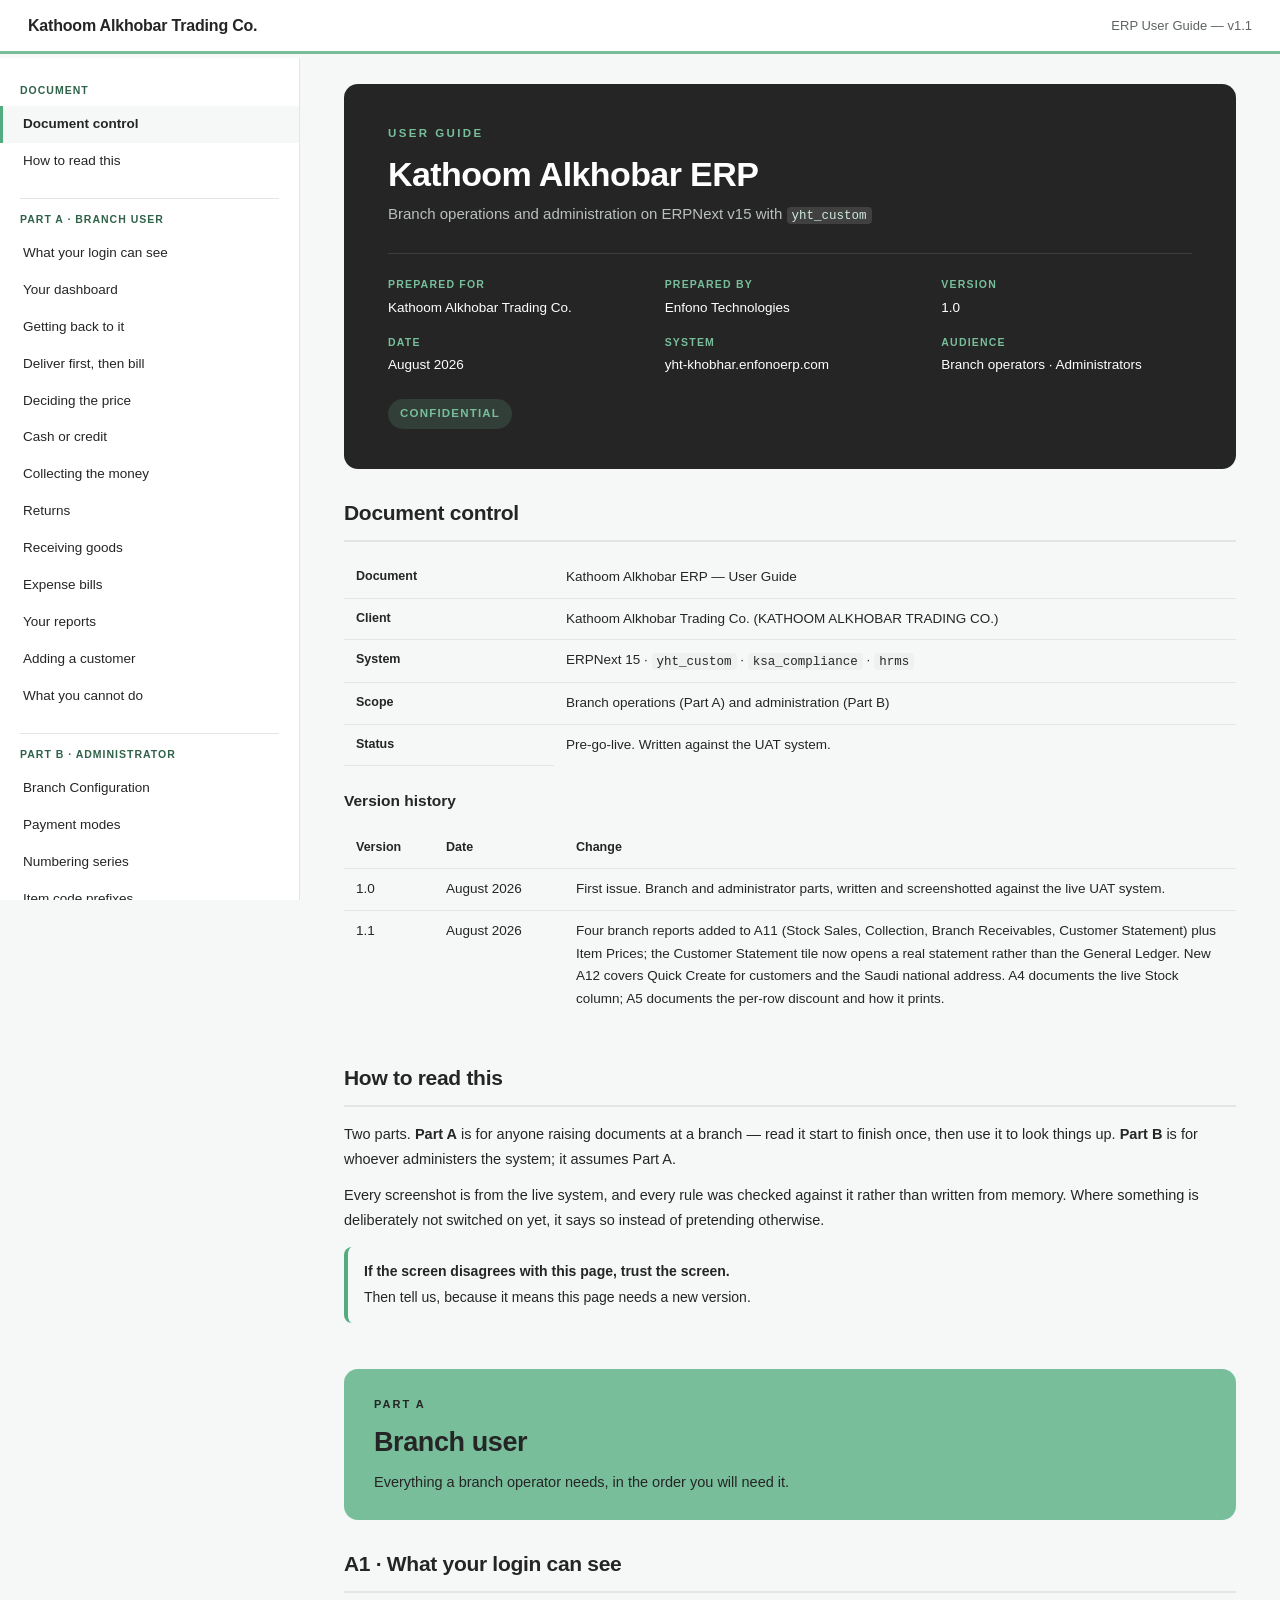
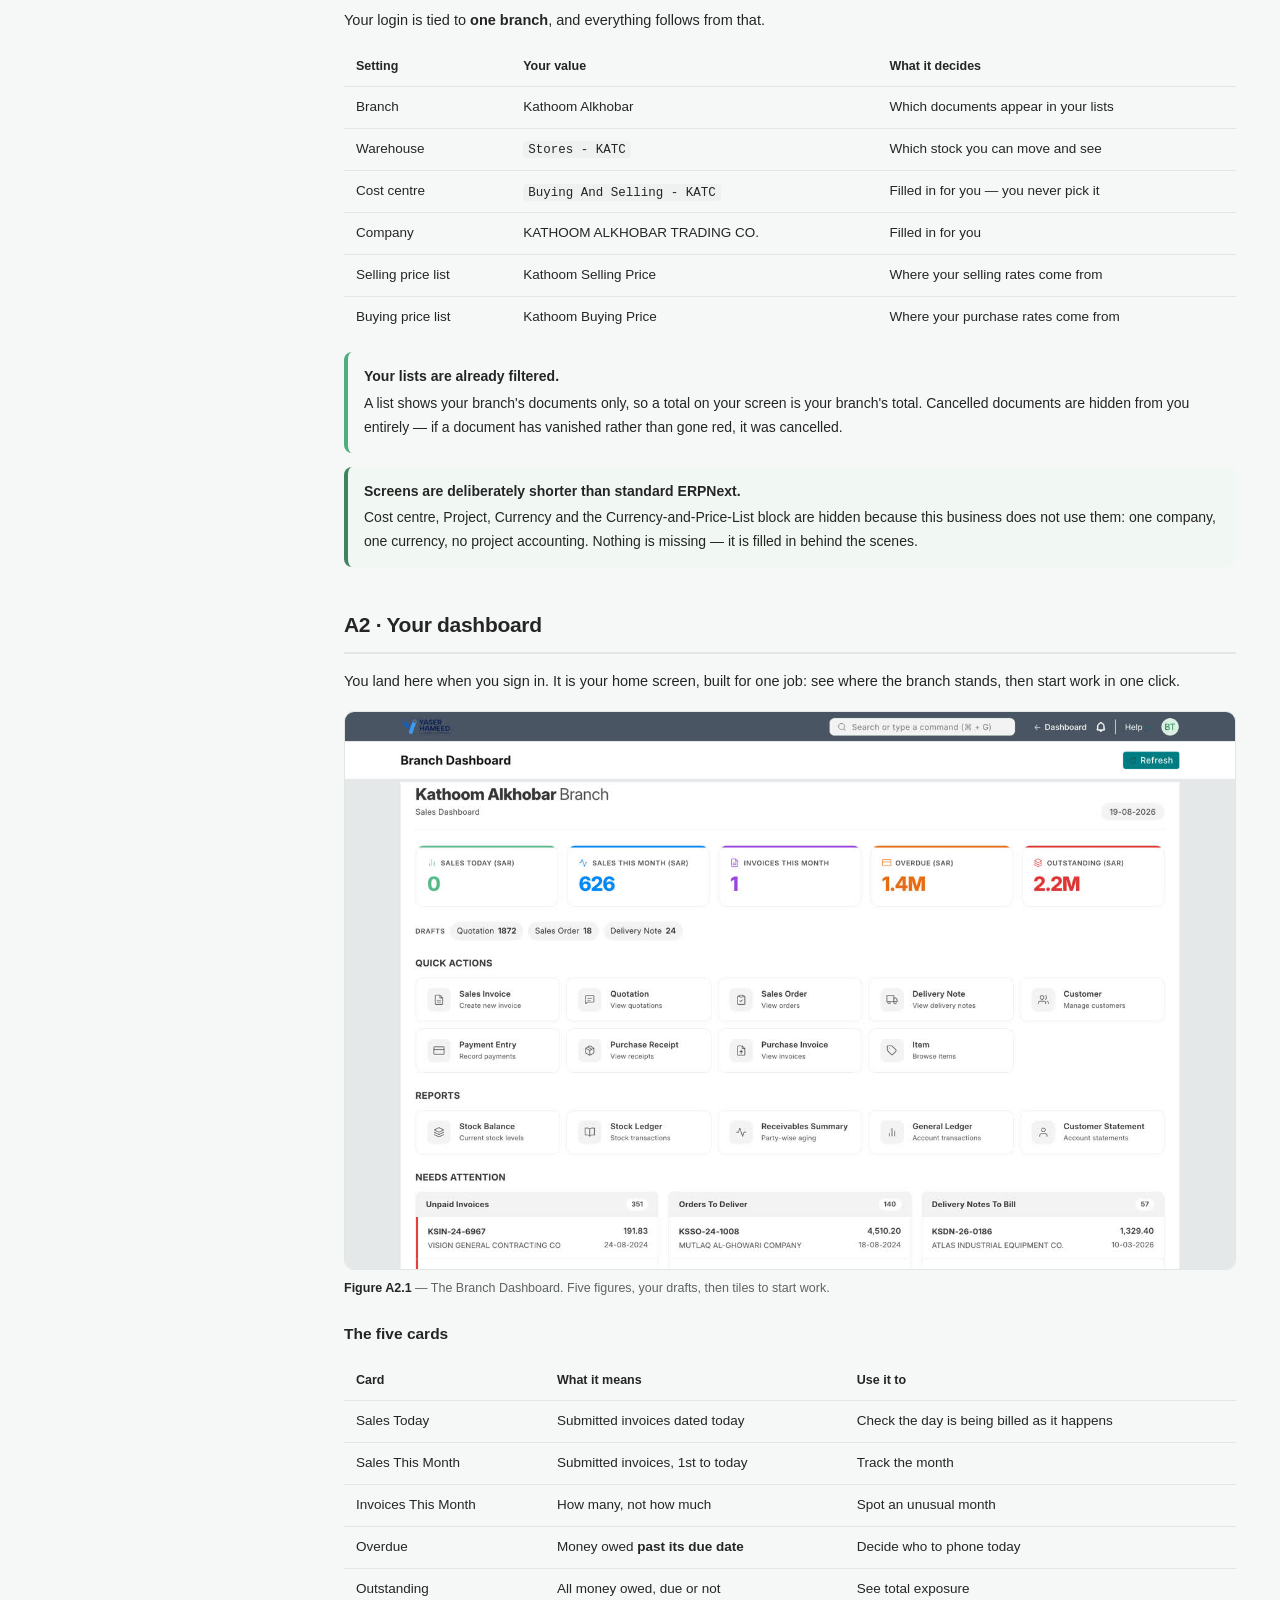
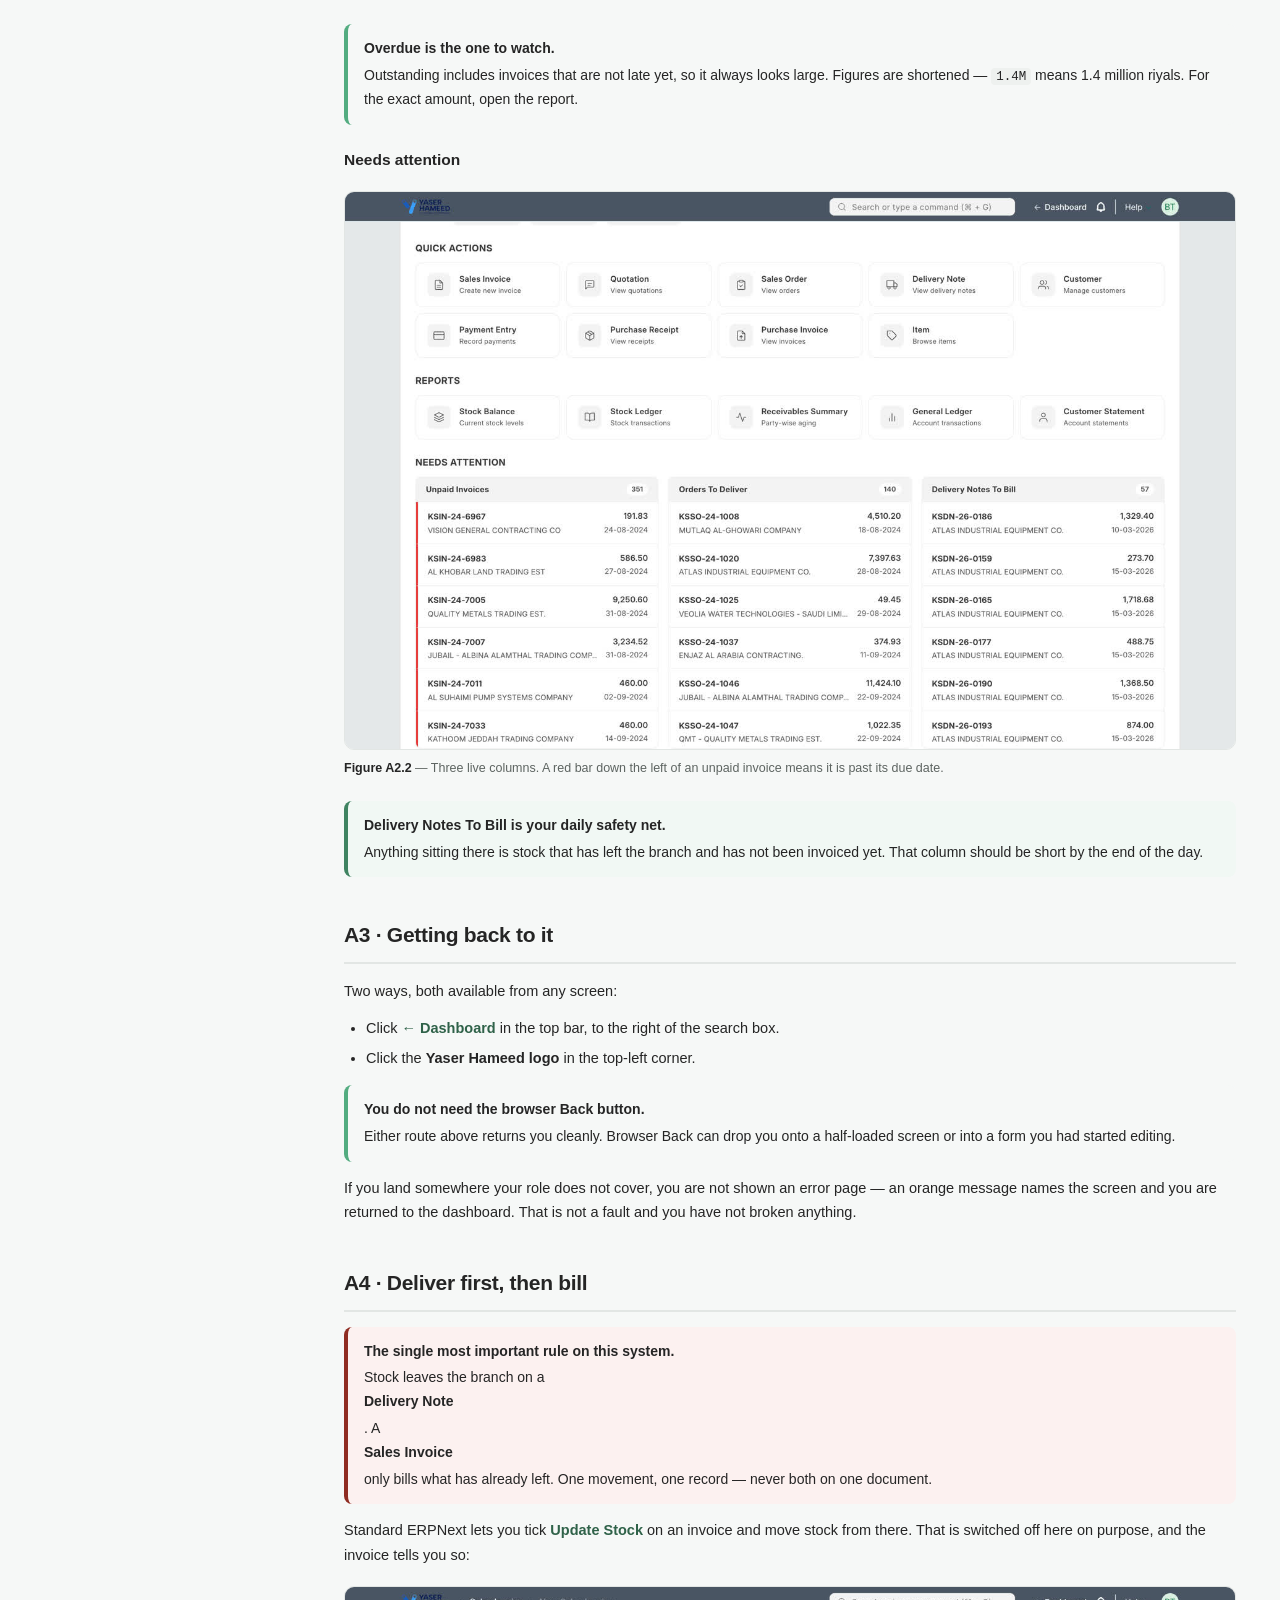
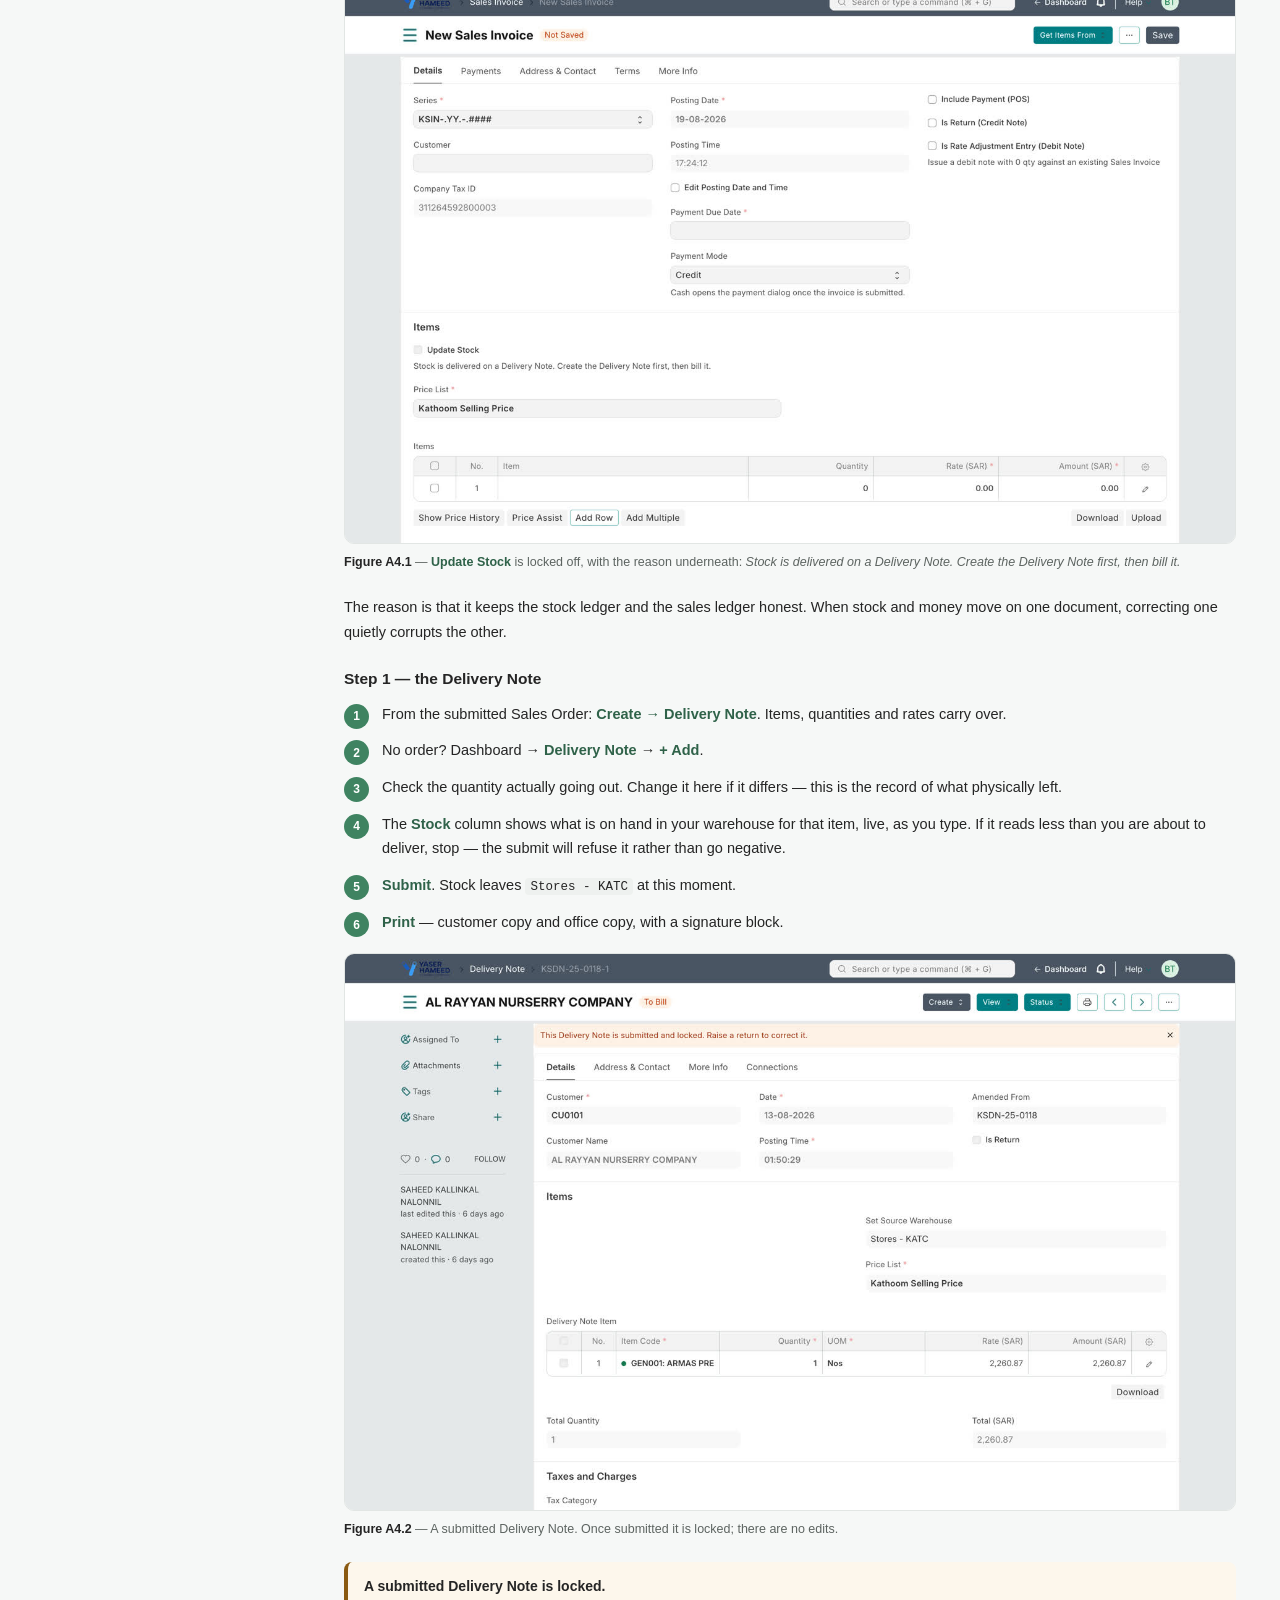
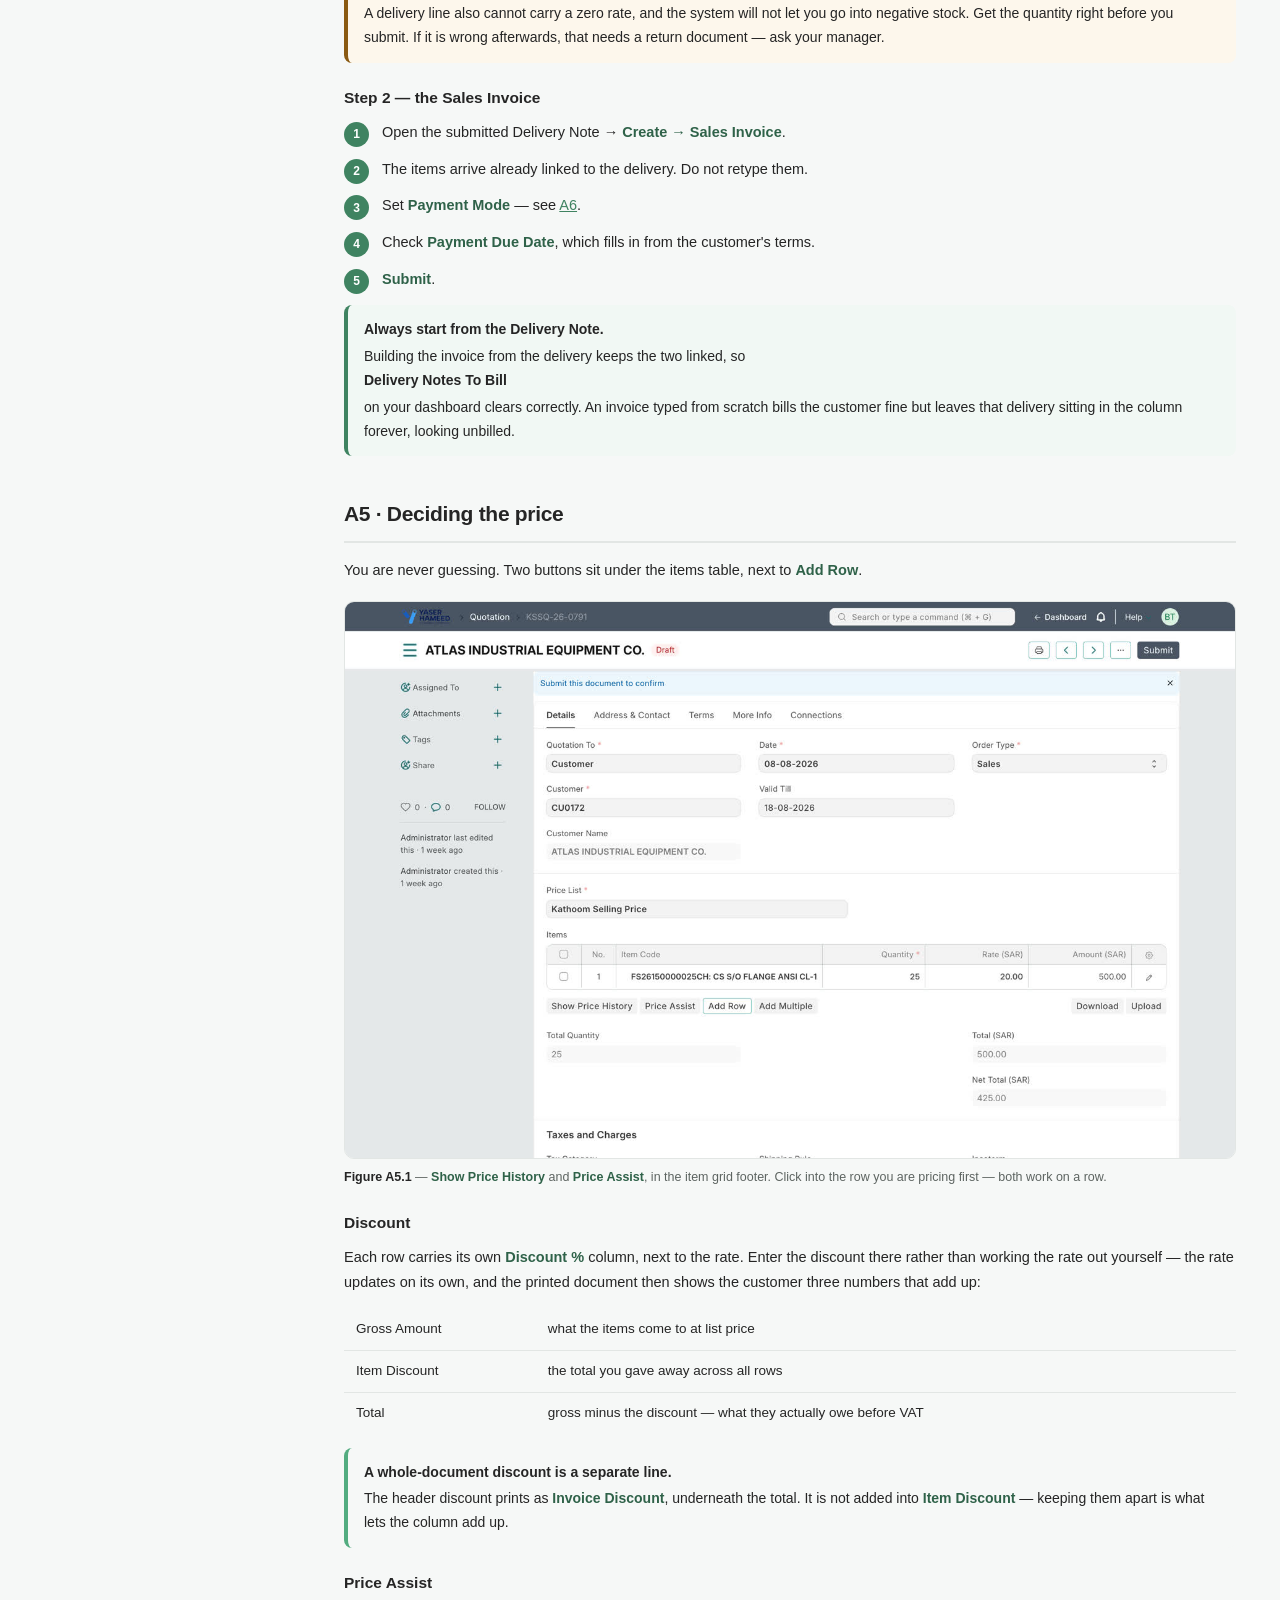
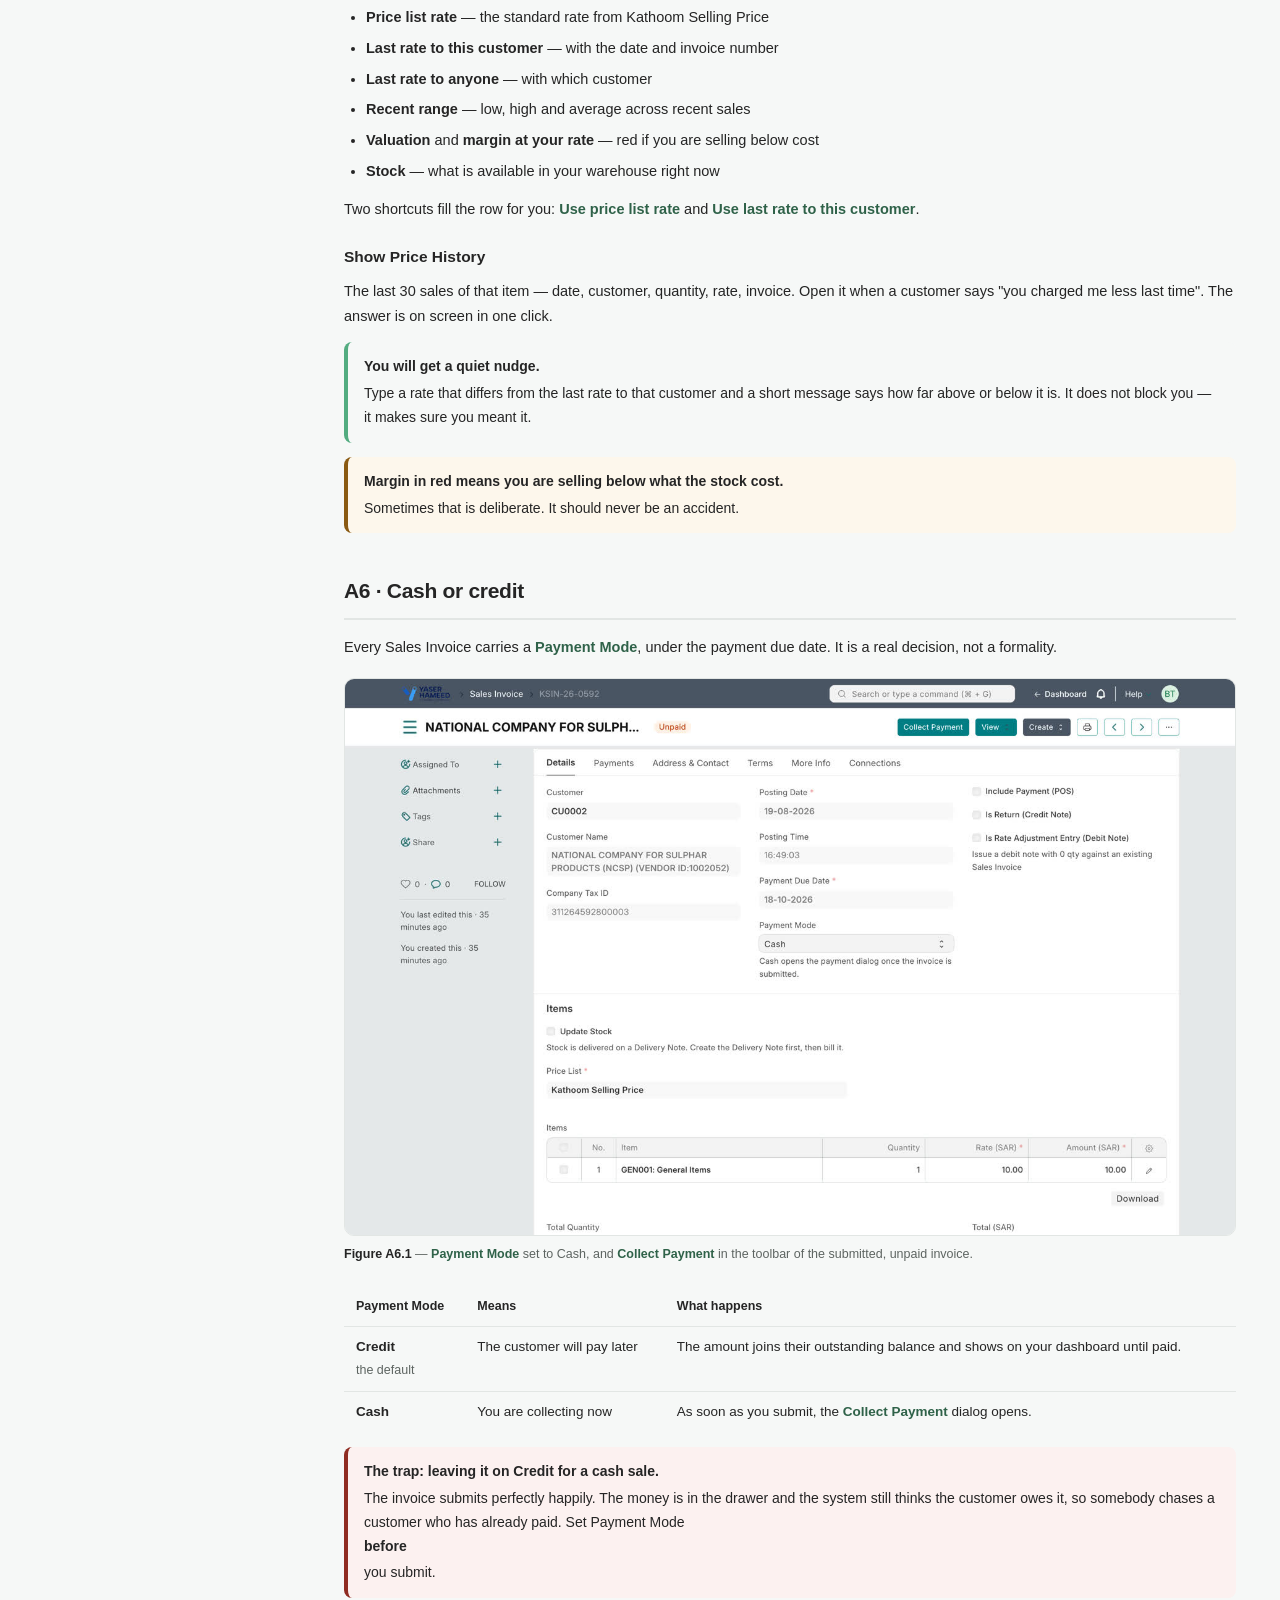
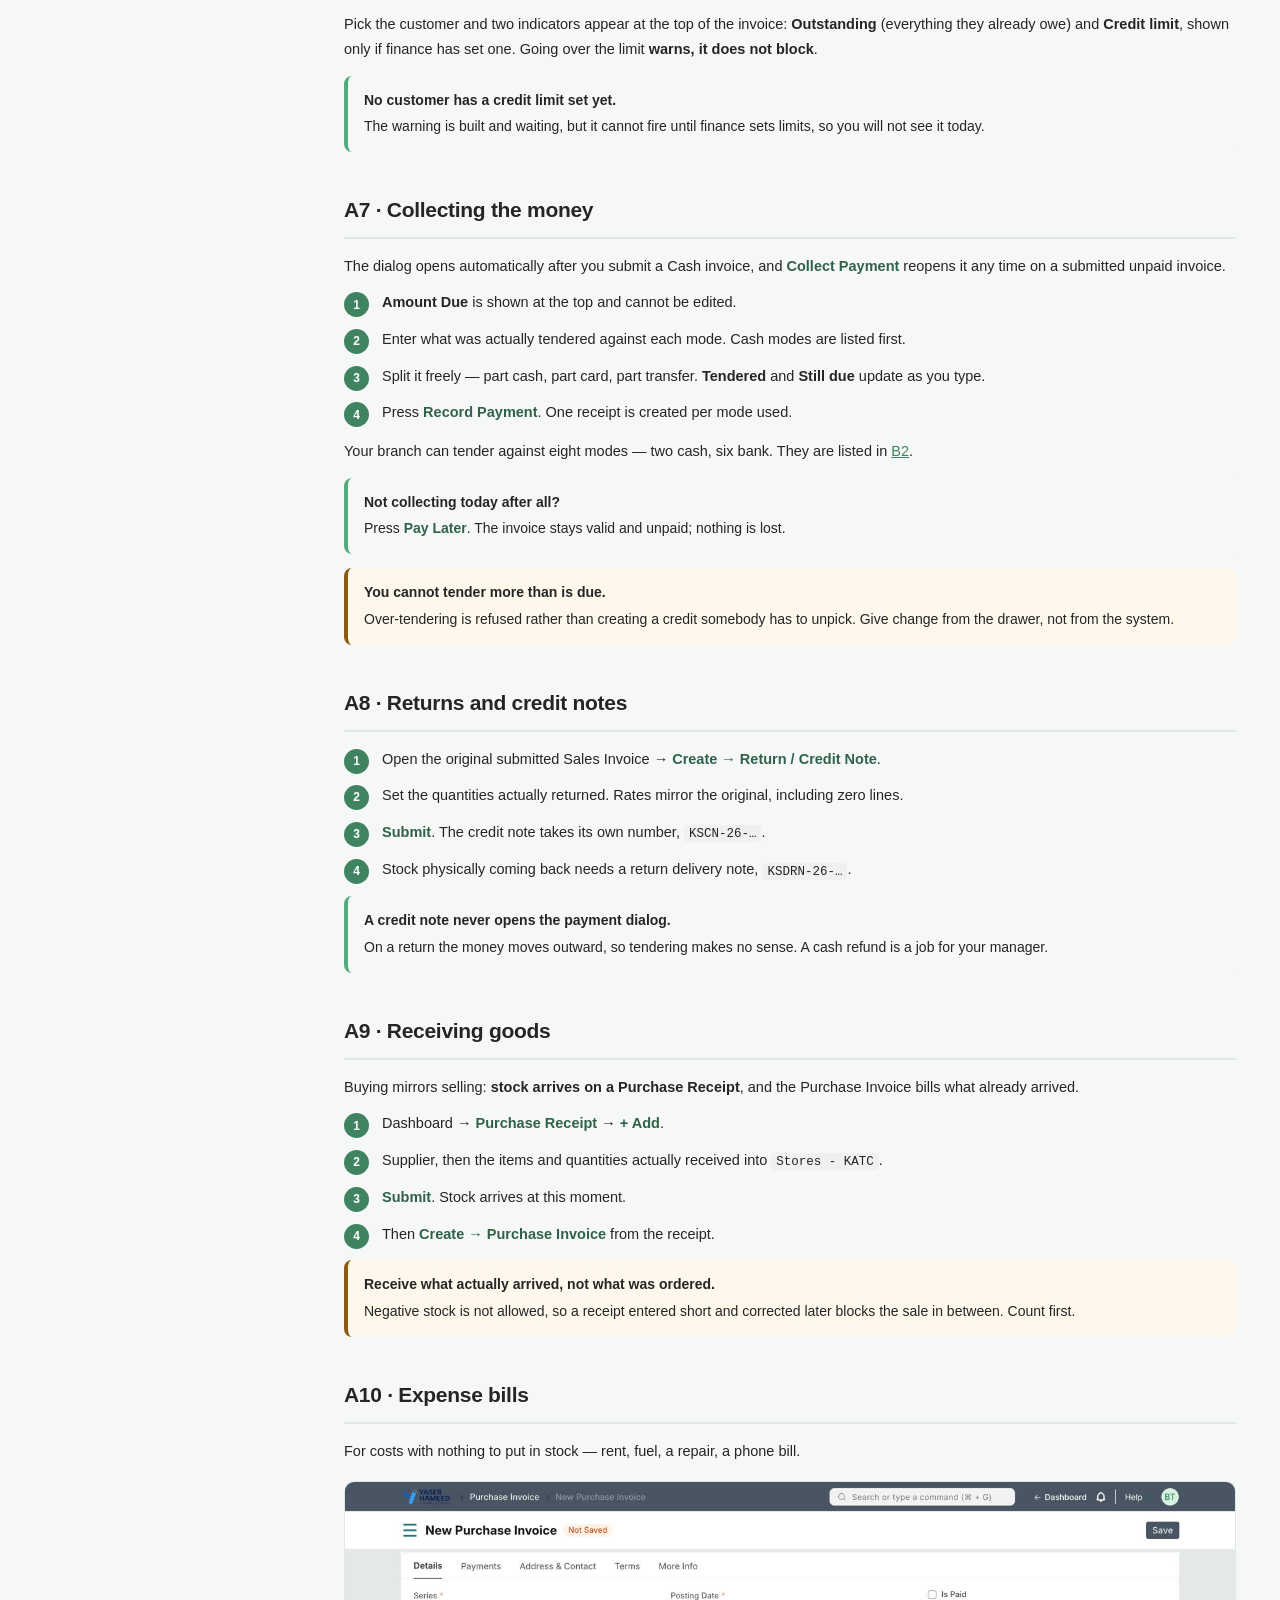
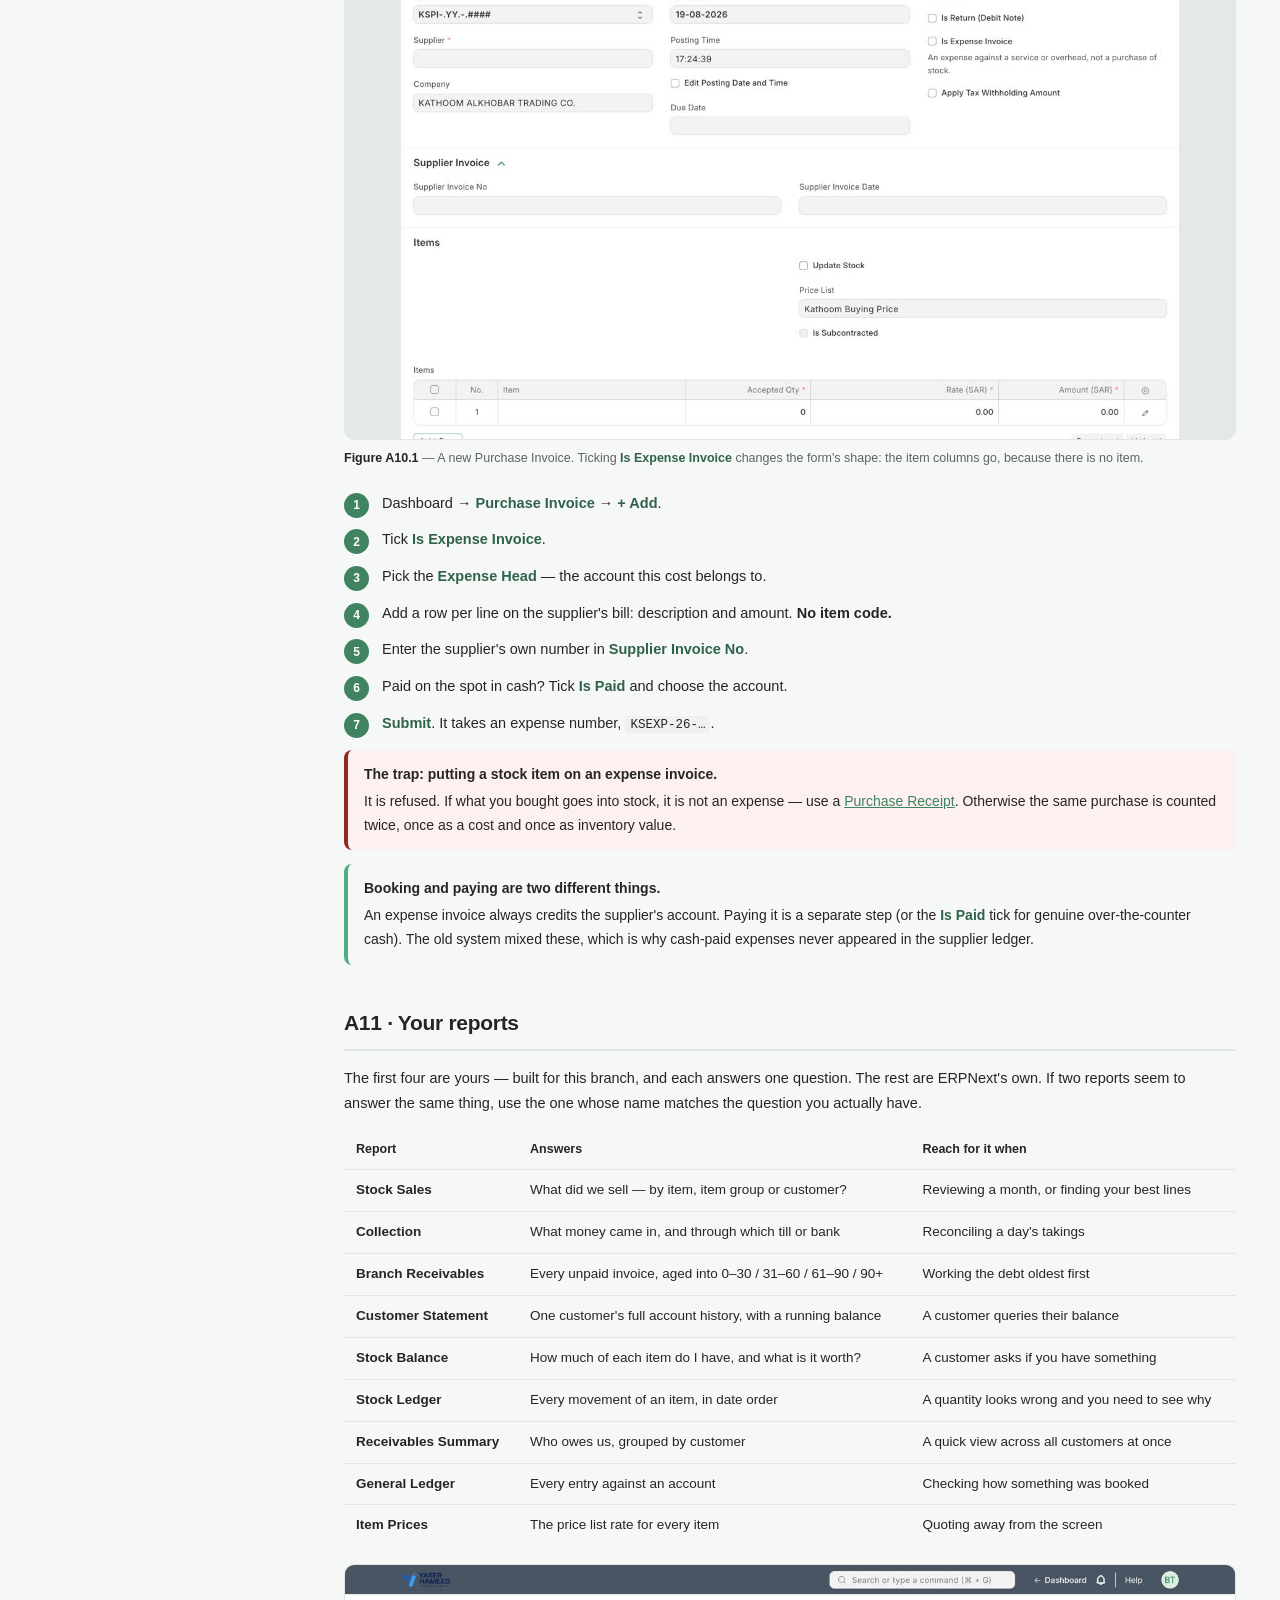
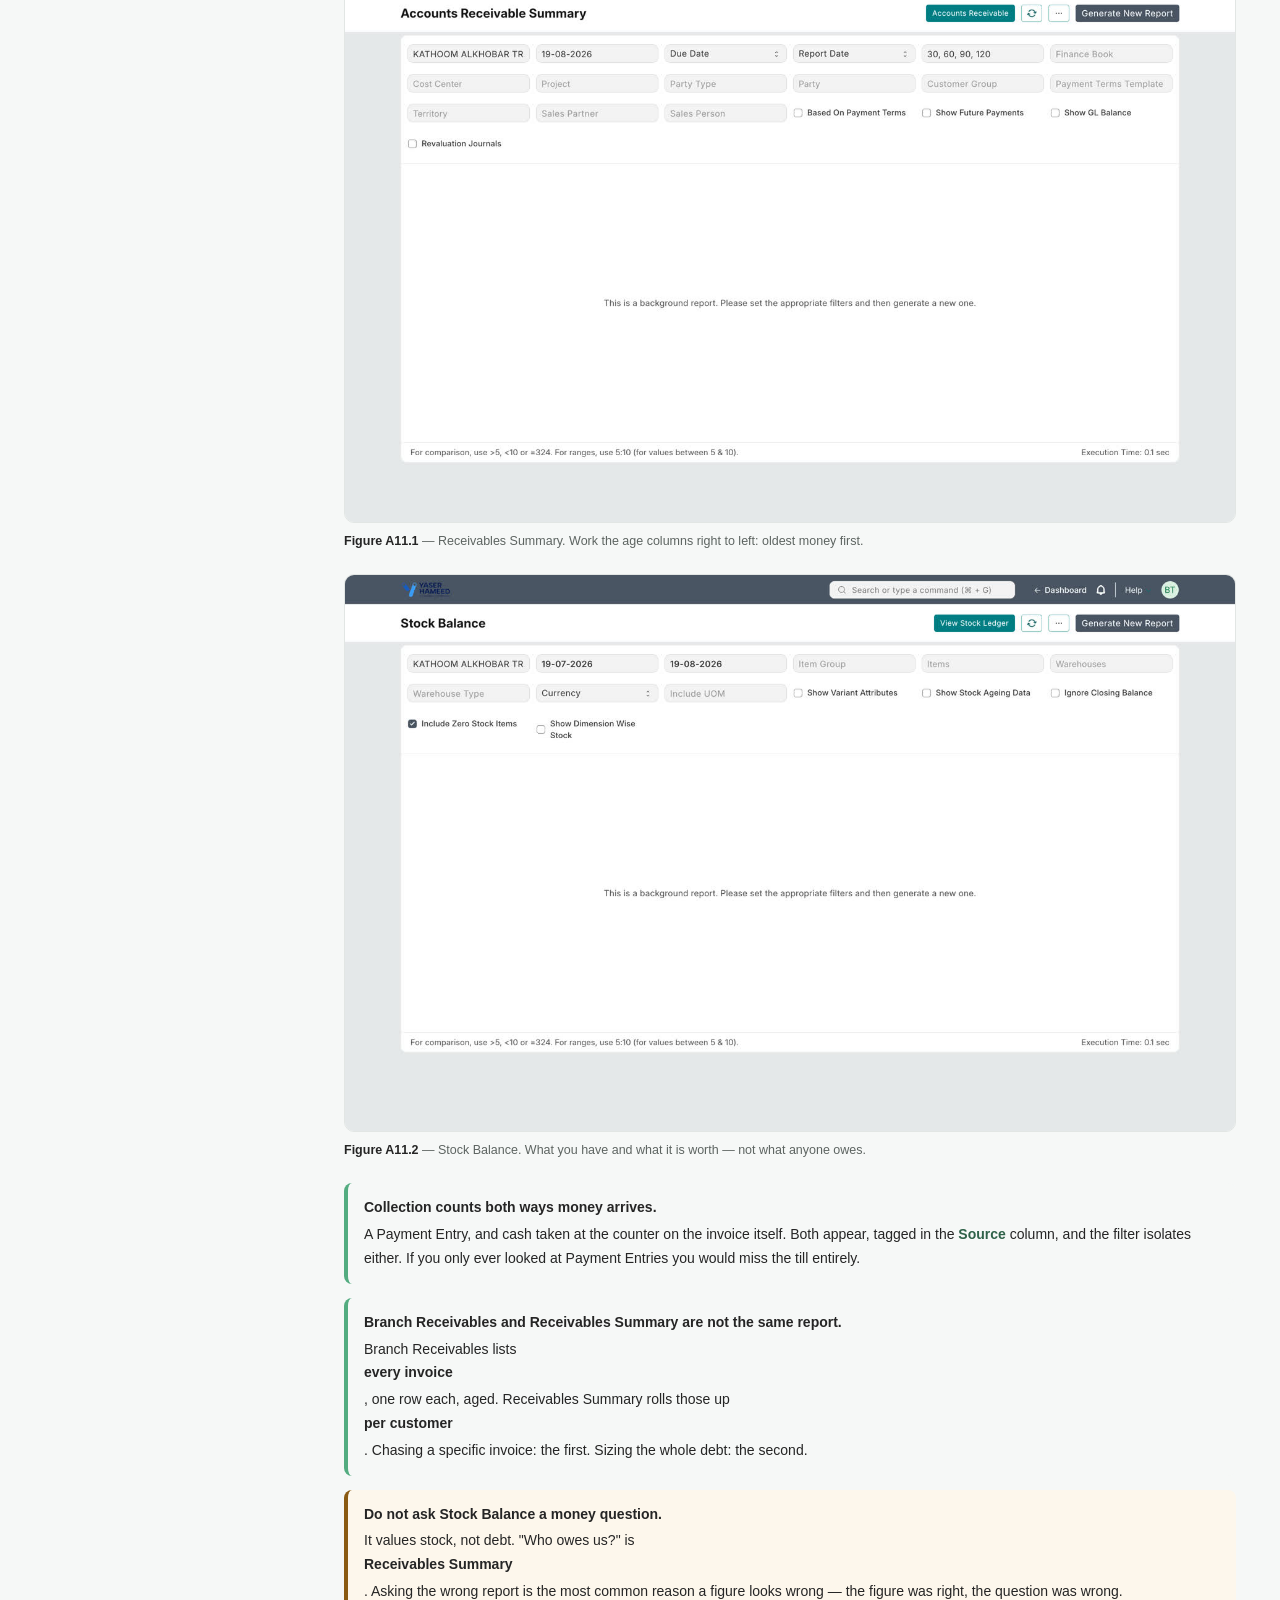
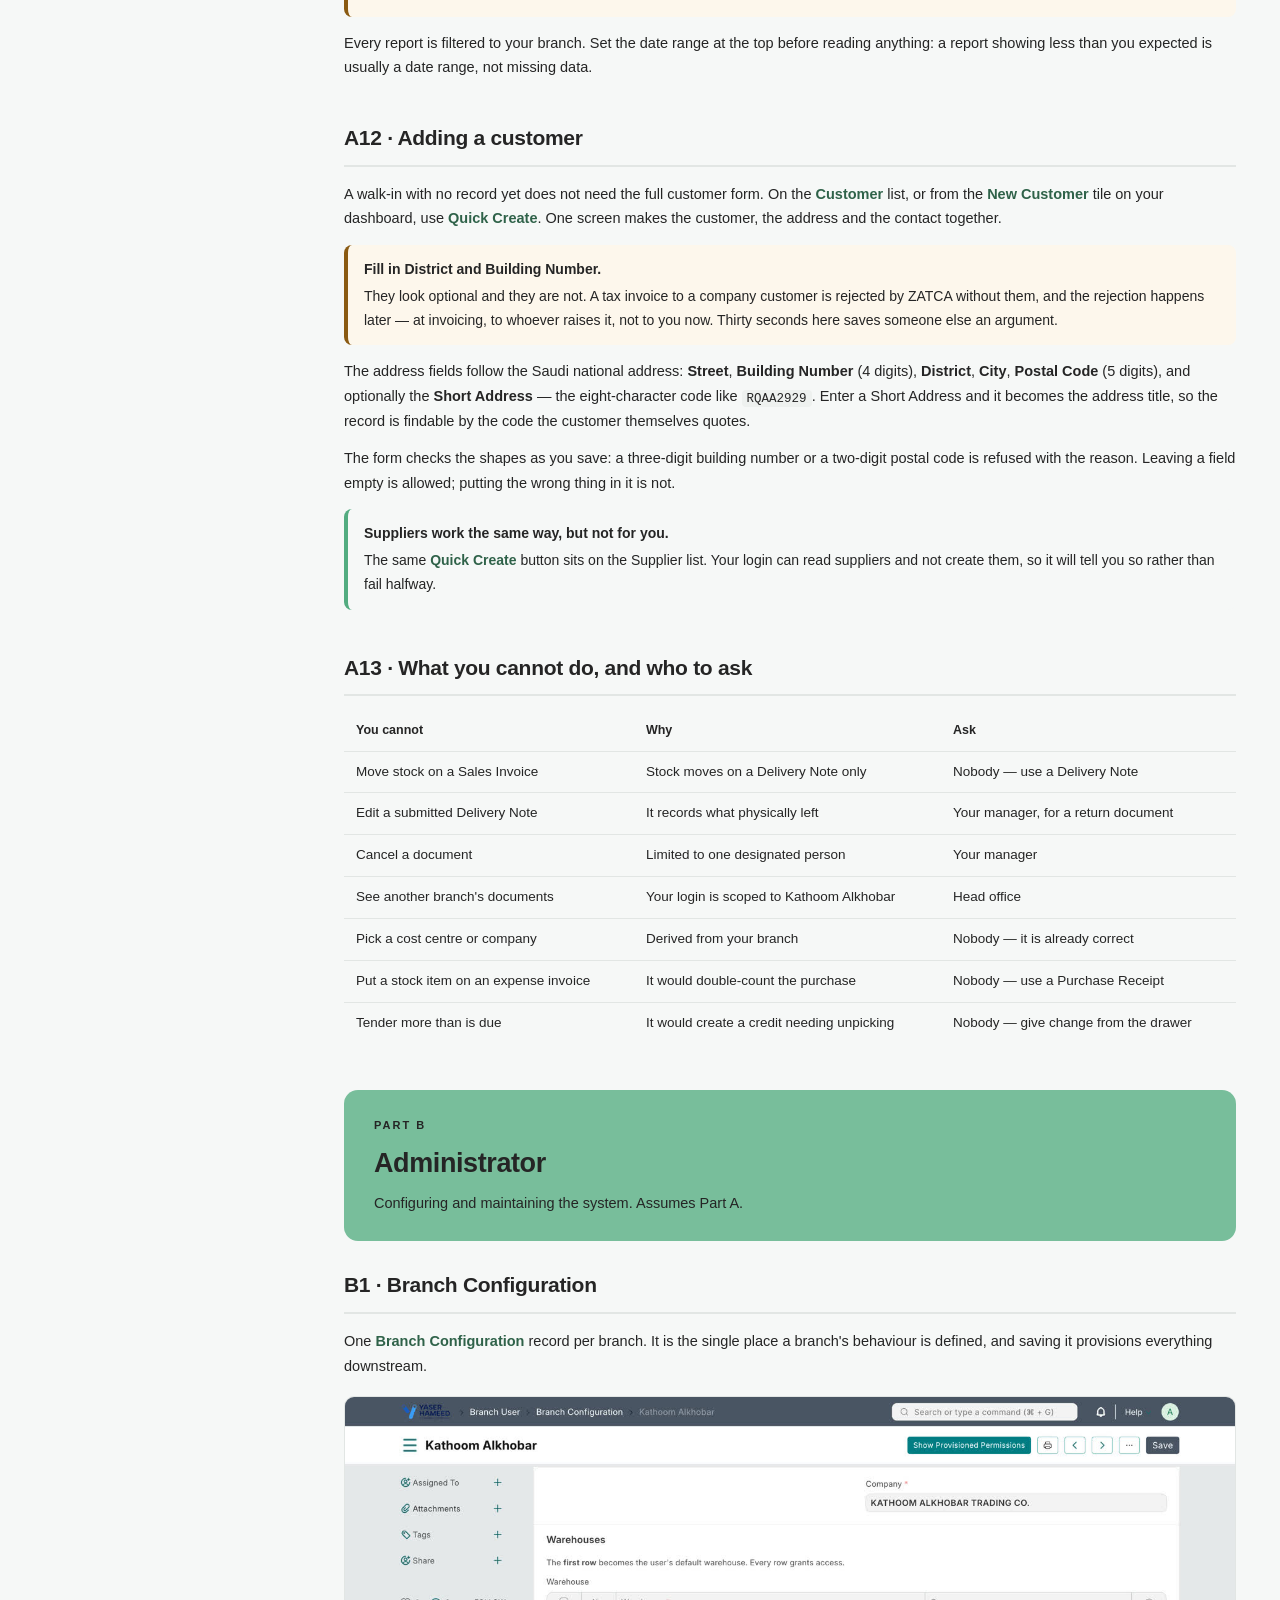
==== commit 2d46d4e8: "Bring the user guide up to what the system actually does I shipped five new dashboard tiles and repo" ====
--- a/yht_custom/public/guide/index.html
+++ b/yht_custom/public/guide/index.html
@@ -163,7 +163,7 @@
 
 <header class="runhead">
   <span class="who">Kathoom Alkhobar Trading Co.</span>
-  <span class="doc">ERP User Guide — v1.0</span>
+  <span class="doc">ERP User Guide — v1.1</span>
 </header>
 
 <div class="wrap">
@@ -184,6 +184,7 @@
   <a href="#a-purchase">Receiving goods</a>
   <a href="#a-expense">Expense bills</a>
   <a href="#a-reports">Your reports</a>
+  <a href="#a-new-customer">Adding a customer</a>
   <a href="#a-cannot">What you cannot do</a>
 
   <div class="part">Part B · Administrator</div>
@@ -232,6 +233,7 @@
     <thead><tr><th style="width:90px">Version</th><th style="width:130px">Date</th><th>Change</th></tr></thead>
     <tbody>
       <tr><td>1.0</td><td>August 2026</td><td>First issue. Branch and administrator parts, written and screenshotted against the live UAT system.</td></tr>
+      <tr><td>1.1</td><td>August 2026</td><td>Four branch reports added to A11 (Stock Sales, Collection, Branch Receivables, Customer Statement) plus Item Prices; the Customer Statement tile now opens a real statement rather than the General Ledger. New A12 covers Quick Create for customers and the Saudi national address. A4 documents the live Stock column; A5 documents the per-row discount and how it prints.</td></tr>
     </tbody>
   </table>
 </section>
@@ -362,6 +364,9 @@
     <li>From the submitted Sales Order: <span class="ui">Create &rarr; Delivery Note</span>. Items, quantities and rates carry over.</li>
     <li>No order? Dashboard &rarr; <span class="ui">Delivery Note</span> &rarr; <span class="ui">+ Add</span>.</li>
     <li>Check the quantity actually going out. Change it here if it differs — this is the record of what physically left.</li>
+    <li>The <span class="ui">Stock</span> column shows what is on hand in your warehouse for that
+    item, live, as you type. If it reads less than you are about to deliver, stop — the submit
+    will refuse it rather than go negative.</li>
     <li><span class="ui">Submit</span>. Stock leaves <code>Stores - KATC</code> at this moment.</li>
     <li><span class="ui">Print</span> — customer copy and office copy, with a signature block.</li>
   </ol>
@@ -400,6 +405,24 @@
     <img src="img/04-price-buttons.jpg" alt="Price Assist and Show Price History under the items table">
     <figcaption><b>Figure A5.1</b> — <span class="ui">Show Price History</span> and <span class="ui">Price Assist</span>, in the item grid footer. Click into the row you are pricing first — both work on a row.</figcaption>
   </figure>
+
+  <h3>Discount</h3>
+  <p>Each row carries its own <span class="ui">Discount %</span> column, next to the rate. Enter
+  the discount there rather than working the rate out yourself — the rate updates on its own, and
+  the printed document then shows the customer three numbers that add up:</p>
+  <table>
+    <tbody>
+      <tr><td>Gross Amount</td><td>what the items come to at list price</td></tr>
+      <tr><td>Item Discount</td><td>the total you gave away across all rows</td></tr>
+      <tr><td>Total</td><td>gross minus the discount — what they actually owe before VAT</td></tr>
+    </tbody>
+  </table>
+  <div class="note">
+    <b>A whole-document discount is a separate line.</b>
+    The header discount prints as <span class="ui">Invoice Discount</span>, underneath the total.
+    It is not added into <span class="ui">Item Discount</span> — keeping them apart is what lets
+    the column add up.
+  </div>
 
   <h3>Price Assist</h3>
   <ul>
@@ -548,14 +571,21 @@
 
 <section id="a-reports">
   <h2>A11 · Your reports</h2>
+  <p>The first four are yours — built for this branch, and each answers one question. The rest
+  are ERPNext's own. If two reports seem to answer the same thing, use the one whose name matches
+  the question you actually have.</p>
   <table>
     <thead><tr><th>Report</th><th>Answers</th><th>Reach for it when</th></tr></thead>
     <tbody>
+      <tr><td><b>Stock Sales</b></td><td>What did we sell — by item, item group or customer?</td><td>Reviewing a month, or finding your best lines</td></tr>
+      <tr><td><b>Collection</b></td><td>What money came in, and through which till or bank</td><td>Reconciling a day's takings</td></tr>
+      <tr><td><b>Branch Receivables</b></td><td>Every unpaid invoice, aged into 0–30 / 31–60 / 61–90 / 90+</td><td>Working the debt oldest first</td></tr>
+      <tr><td><b>Customer Statement</b></td><td>One customer's full account history, with a running balance</td><td>A customer queries their balance</td></tr>
       <tr><td><b>Stock Balance</b></td><td>How much of each item do I have, and what is it worth?</td><td>A customer asks if you have something</td></tr>
       <tr><td><b>Stock Ledger</b></td><td>Every movement of an item, in date order</td><td>A quantity looks wrong and you need to see why</td></tr>
-      <tr><td><b>Receivables Summary</b></td><td>Who owes us, and how late</td><td>Planning collection calls</td></tr>
+      <tr><td><b>Receivables Summary</b></td><td>Who owes us, grouped by customer</td><td>A quick view across all customers at once</td></tr>
       <tr><td><b>General Ledger</b></td><td>Every entry against an account</td><td>Checking how something was booked</td></tr>
-      <tr><td><b>Customer Statement</b></td><td>One customer's full account history</td><td>A customer queries their balance</td></tr>
+      <tr><td><b>Item Prices</b></td><td>The price list rate for every item</td><td>Quoting away from the screen</td></tr>
     </tbody>
   </table>
   <figure>
@@ -566,6 +596,18 @@
     <img src="img/09-report-stock-balance.jpg" alt="Stock Balance report">
     <figcaption><b>Figure A11.2</b> — Stock Balance. What you have and what it is worth — not what anyone owes.</figcaption>
   </figure>
+  <div class="note">
+    <b>Collection counts both ways money arrives.</b>
+    A Payment Entry, and cash taken at the counter on the invoice itself. Both appear, tagged in
+    the <span class="ui">Source</span> column, and the filter isolates either. If you only ever
+    looked at Payment Entries you would miss the till entirely.
+  </div>
+  <div class="note">
+    <b>Branch Receivables and Receivables Summary are not the same report.</b>
+    Branch Receivables lists <b>every invoice</b>, one row each, aged. Receivables Summary rolls
+    those up <b>per customer</b>. Chasing a specific invoice: the first. Sizing the whole debt:
+    the second.
+  </div>
   <div class="warn">
     <b>Do not ask Stock Balance a money question.</b>
     It values stock, not debt. "Who owes us?" is <b>Receivables Summary</b>. Asking the wrong
@@ -576,8 +618,34 @@
   anything: a report showing less than you expected is usually a date range, not missing data.</p>
 </section>
 
+<section id="a-new-customer">
+  <h2>A12 · Adding a customer</h2>
+  <p>A walk-in with no record yet does not need the full customer form. On the
+  <span class="ui">Customer</span> list, or from the <span class="ui">New Customer</span> tile on
+  your dashboard, use <span class="ui">Quick Create</span>. One screen makes the customer, the
+  address and the contact together.</p>
+  <div class="warn">
+    <b>Fill in District and Building Number.</b>
+    They look optional and they are not. A tax invoice to a company customer is rejected by ZATCA
+    without them, and the rejection happens later — at invoicing, to whoever raises it, not to you
+    now. Thirty seconds here saves someone else an argument.
+  </div>
+  <p>The address fields follow the Saudi national address: <b>Street</b>, <b>Building Number</b>
+  (4 digits), <b>District</b>, <b>City</b>, <b>Postal Code</b> (5 digits), and optionally the
+  <b>Short Address</b> — the eight-character code like <code>RQAA2929</code>. Enter a Short
+  Address and it becomes the address title, so the record is findable by the code the customer
+  themselves quotes.</p>
+  <p>The form checks the shapes as you save: a three-digit building number or a two-digit postal
+  code is refused with the reason. Leaving a field empty is allowed; putting the wrong thing in it
+  is not.</p>
+  <div class="note">
+    <b>Suppliers work the same way, but not for you.</b>
+    The same <span class="ui">Quick Create</span> button sits on the Supplier list. Your login can
+    read suppliers and not create them, so it will tell you so rather than fail halfway.
+  </div>
+</section>
 <section id="a-cannot">
-  <h2>A12 · What you cannot do, and who to ask</h2>
+  <h2>A13 · What you cannot do, and who to ask</h2>
   <table>
     <thead><tr><th>You cannot</th><th>Why</th><th>Ask</th></tr></thead>
     <tbody>
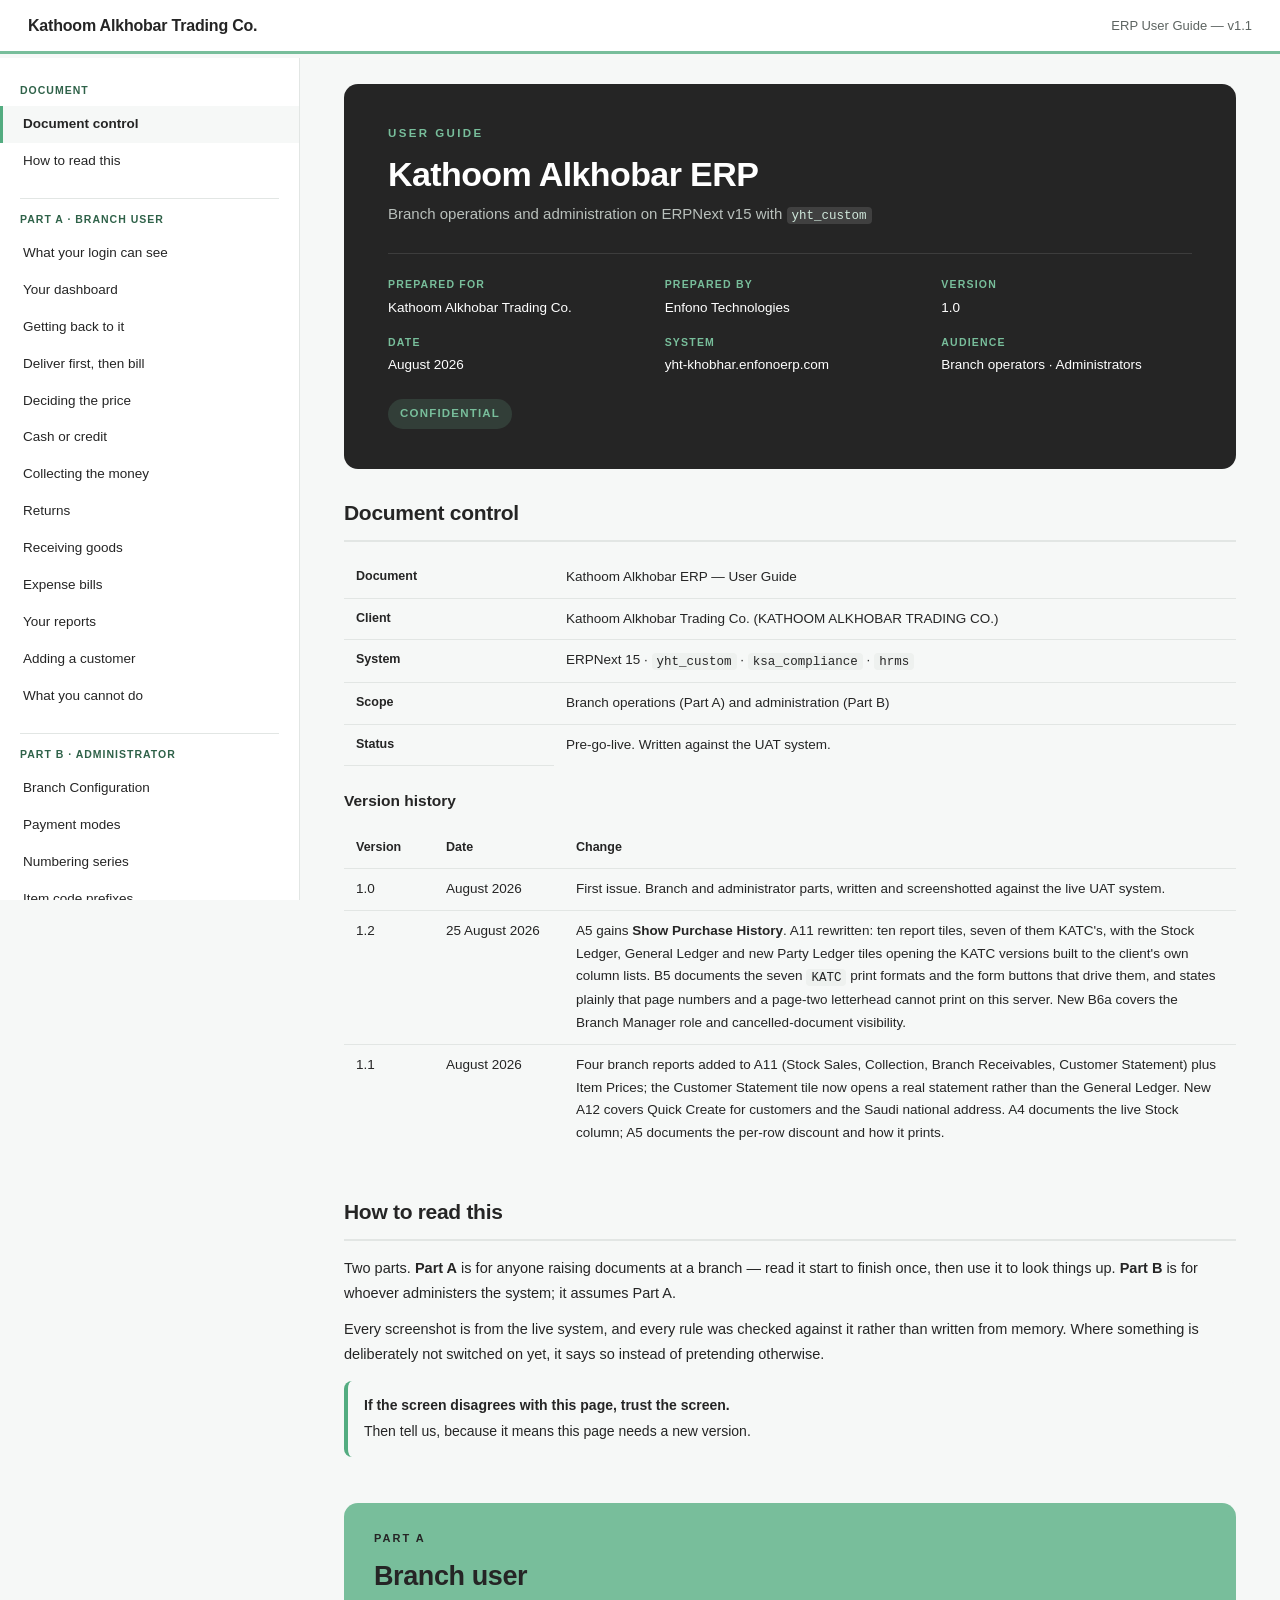
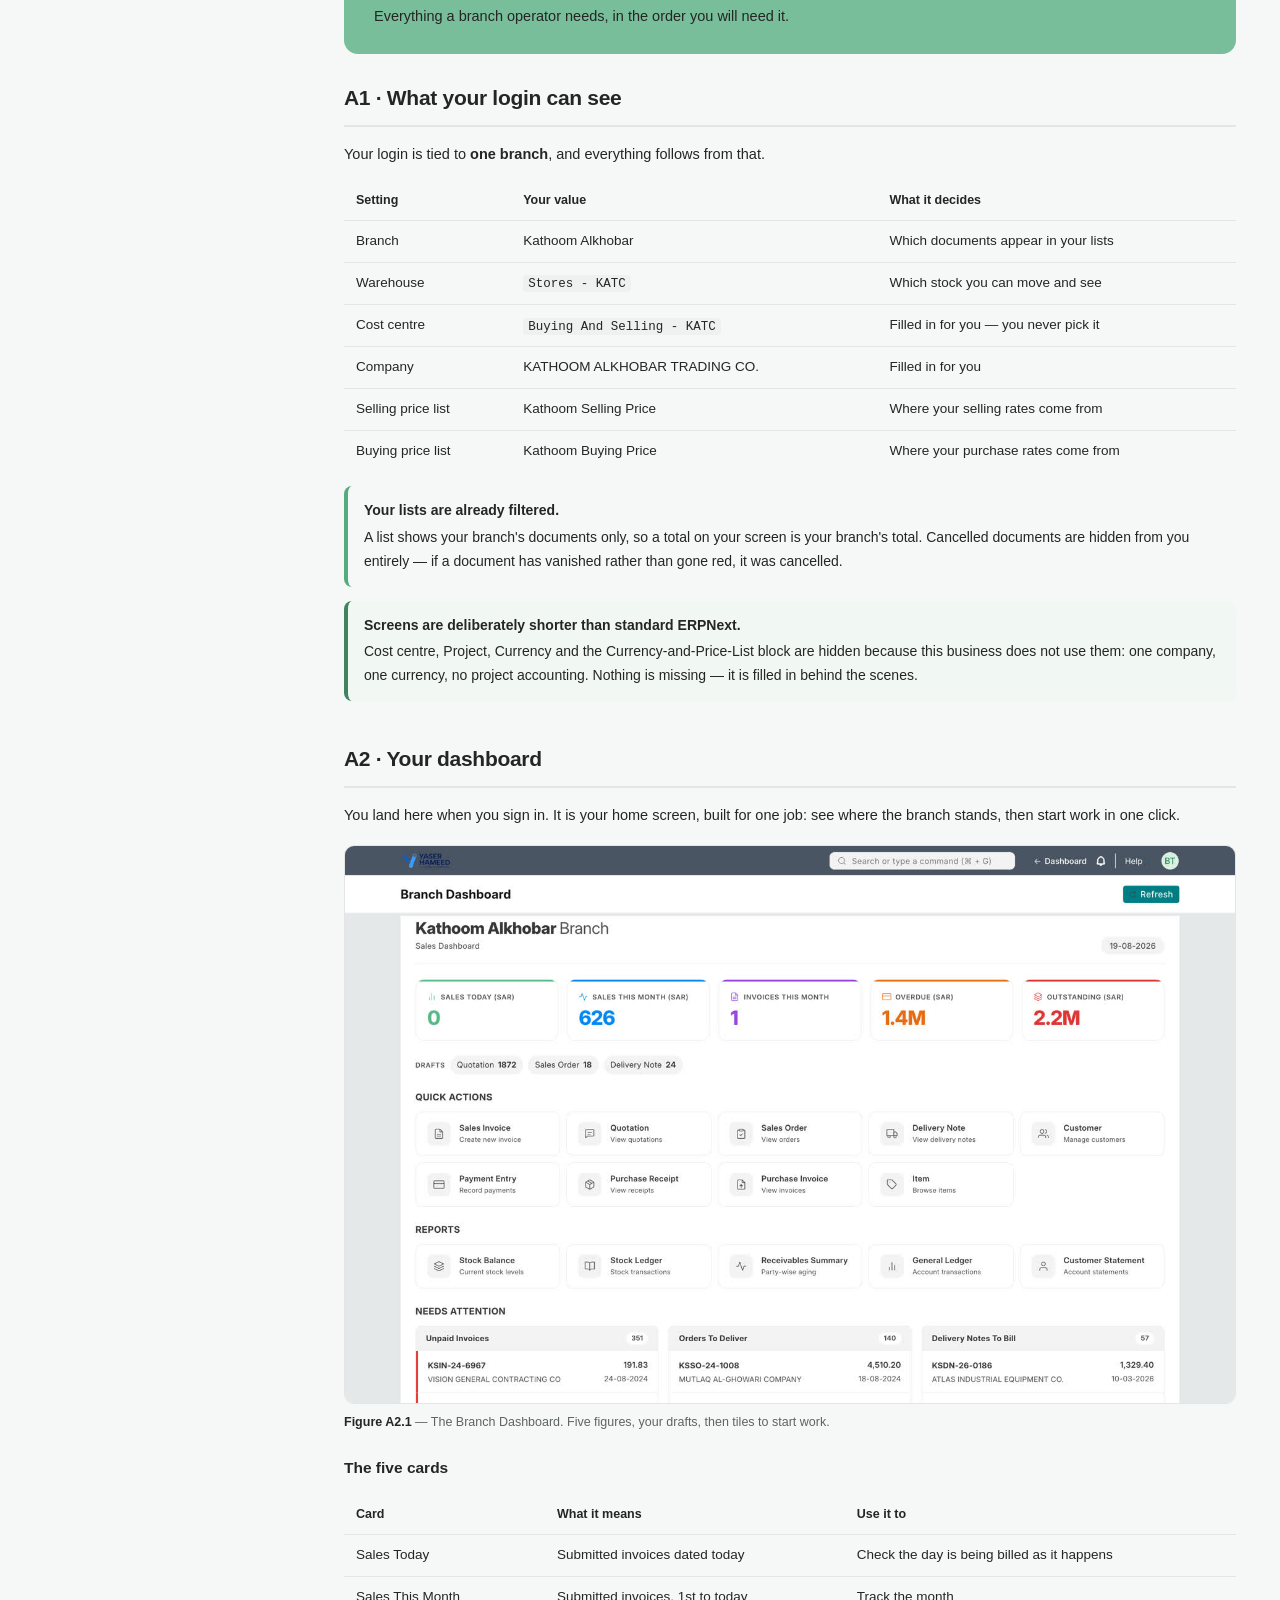
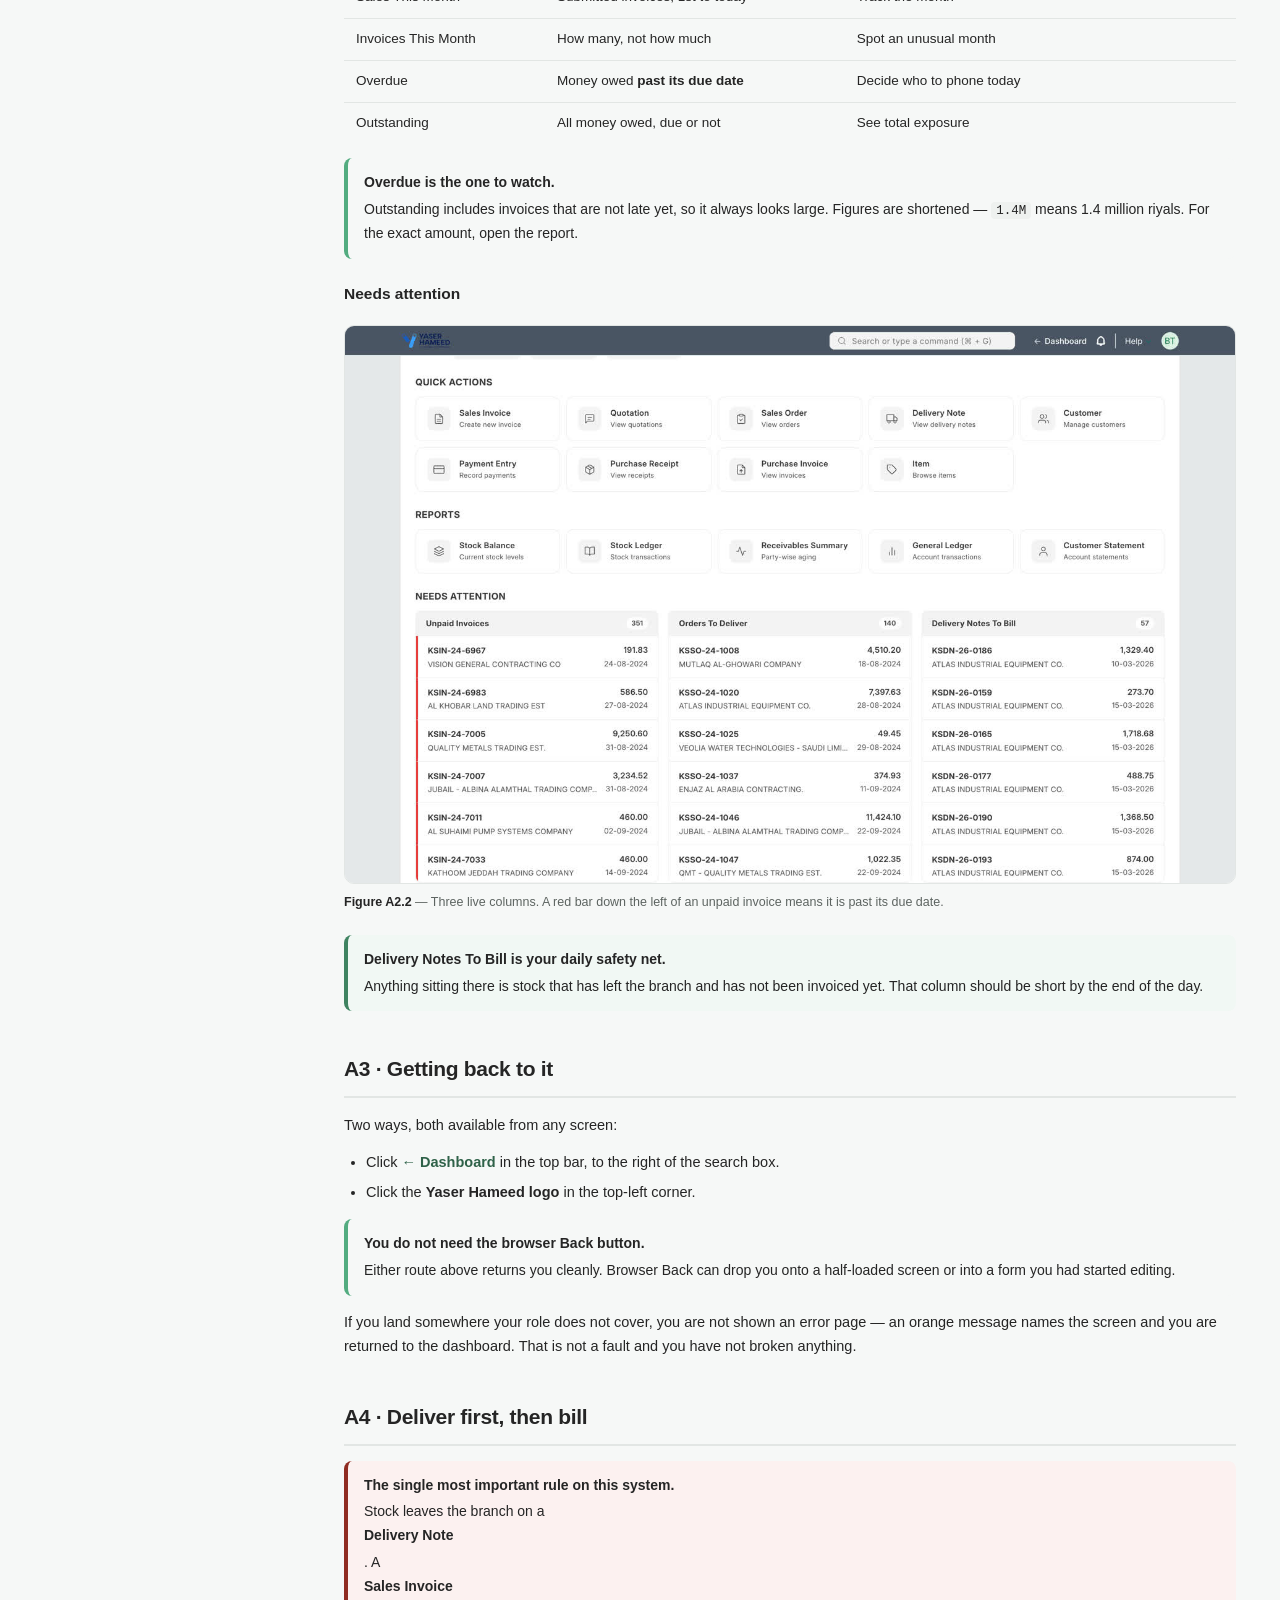
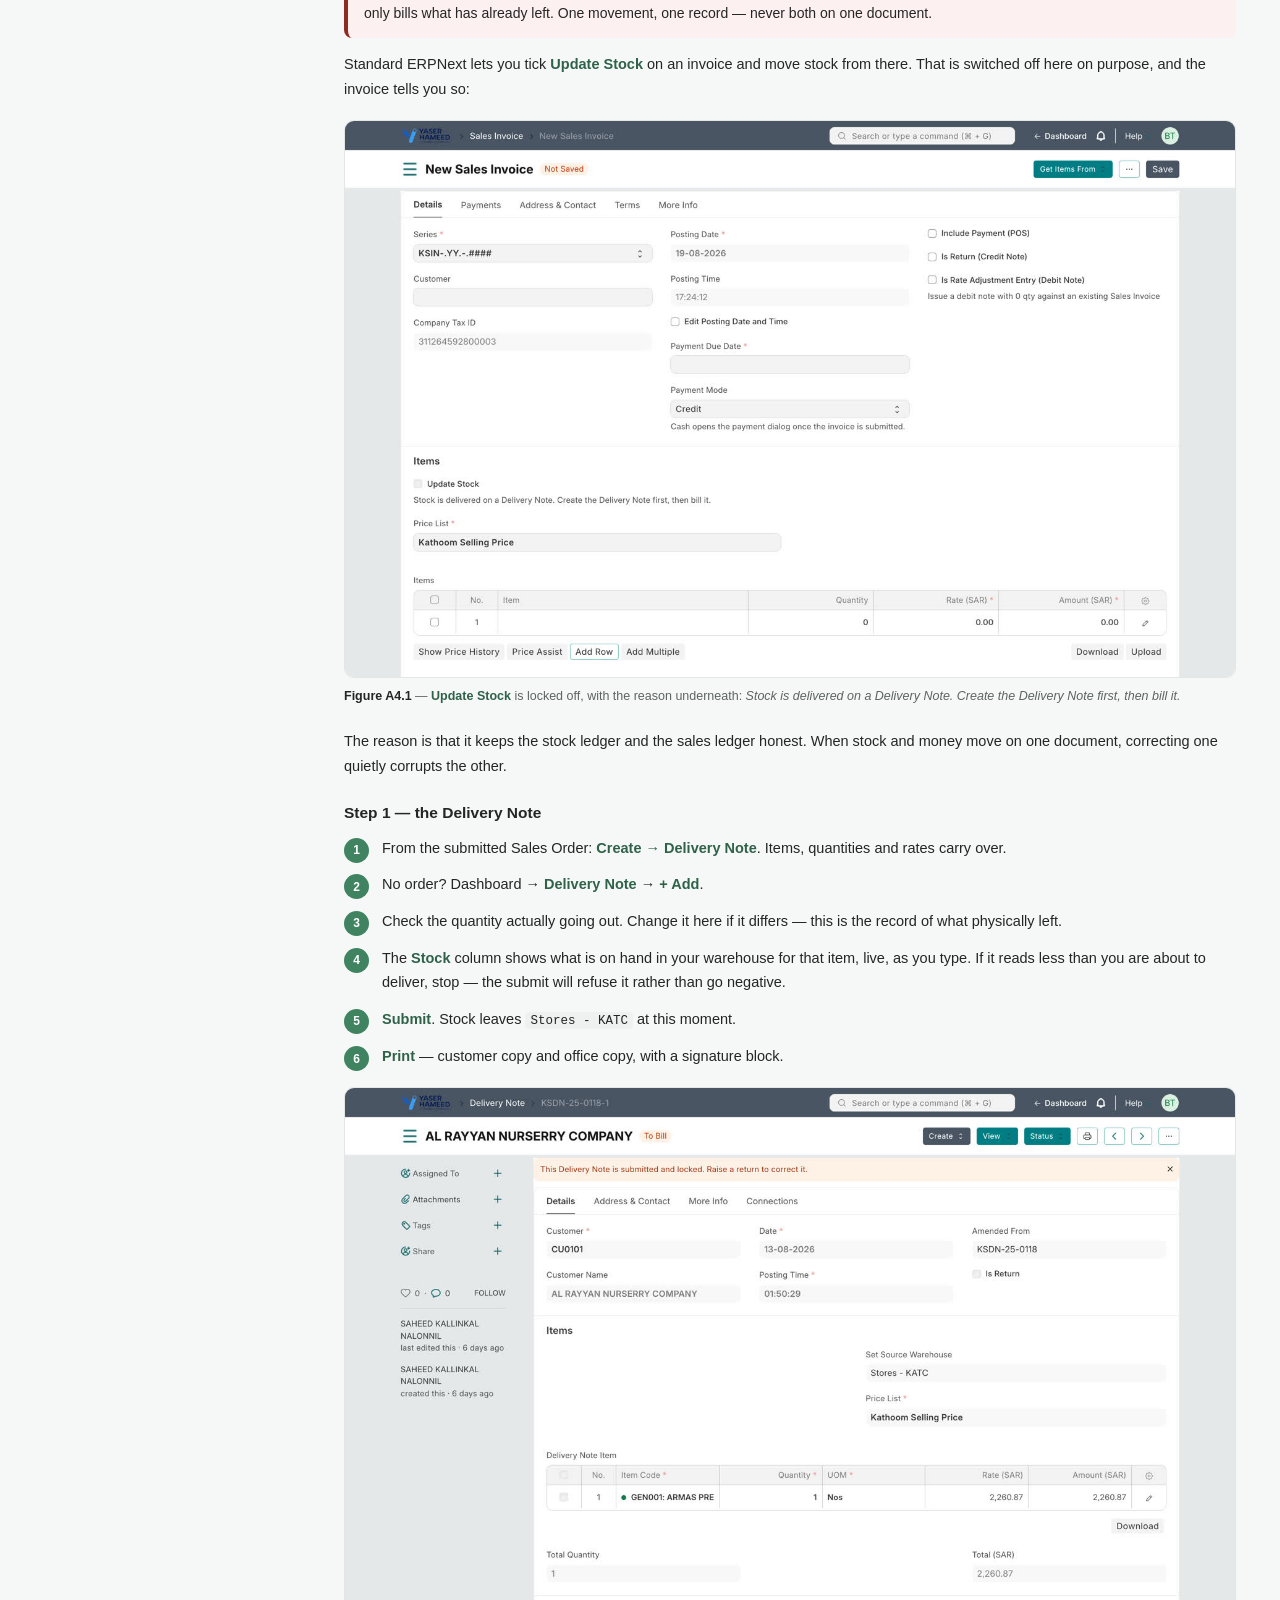
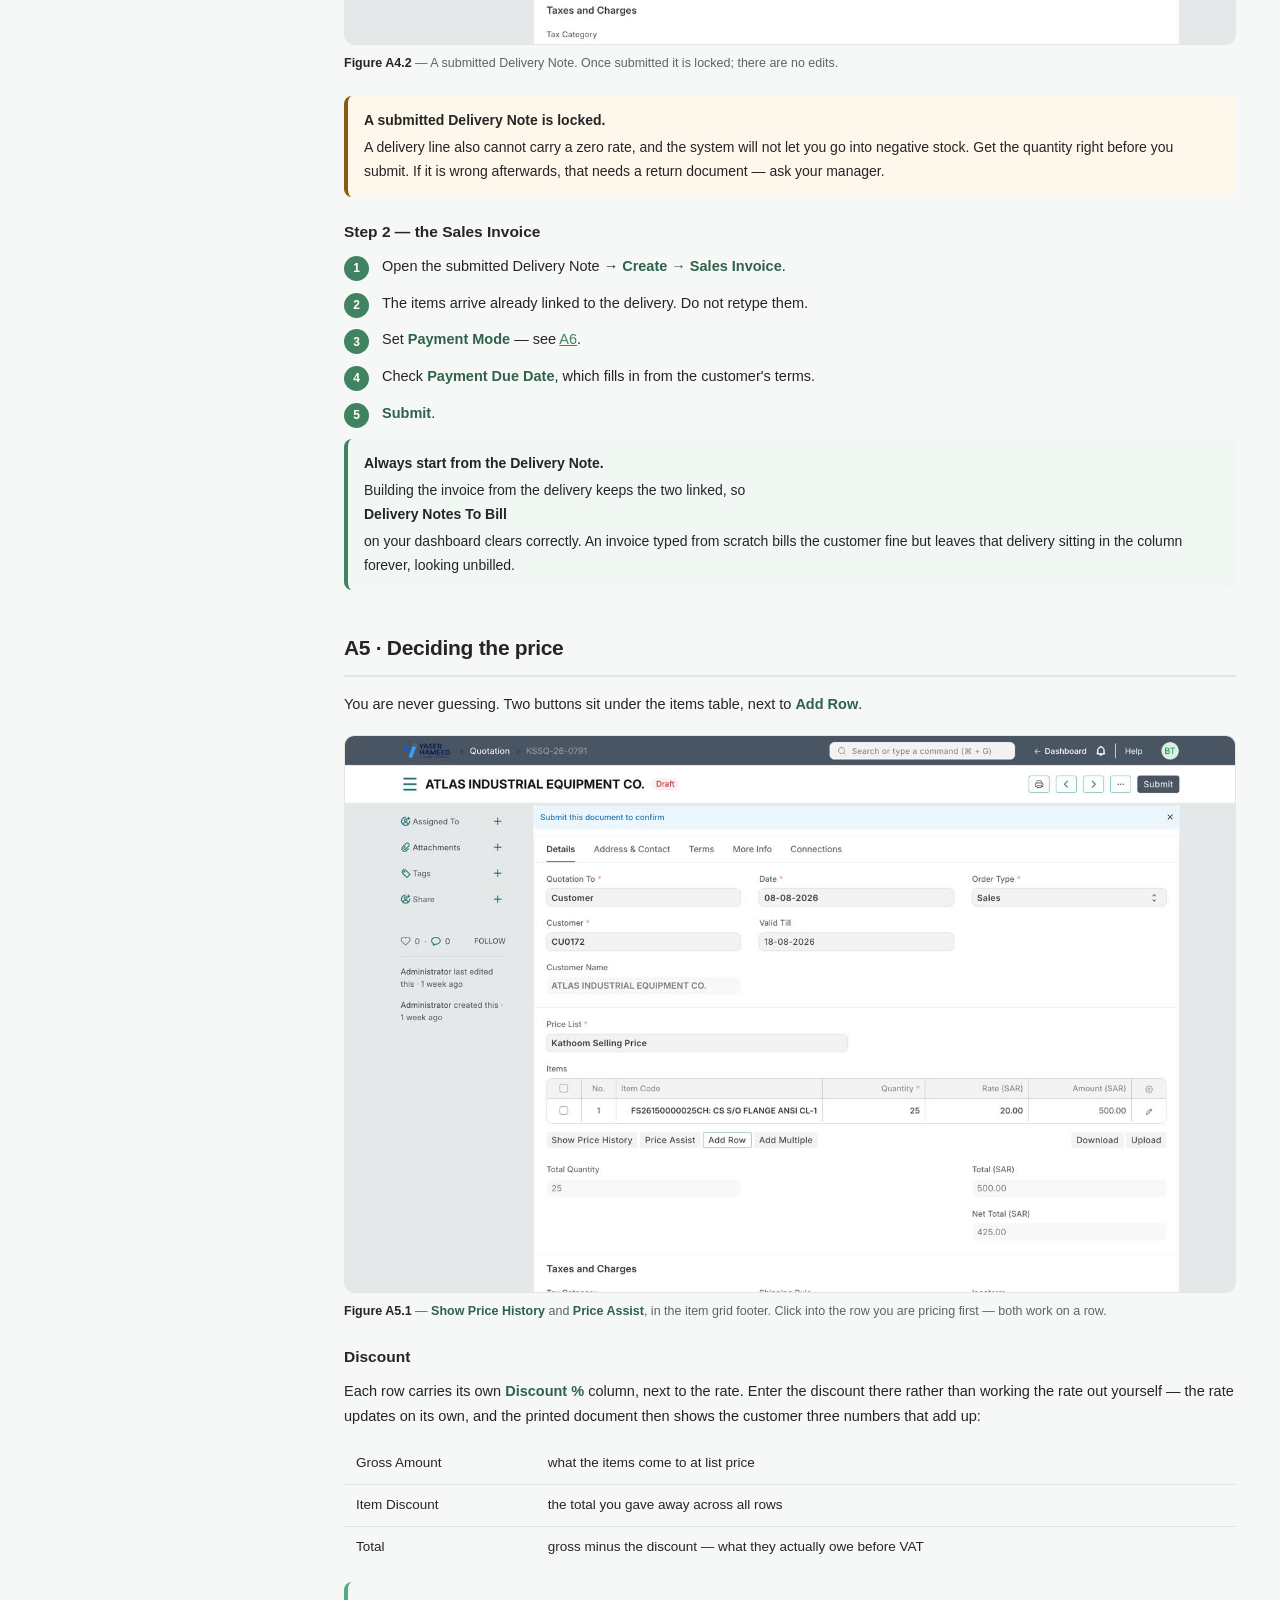
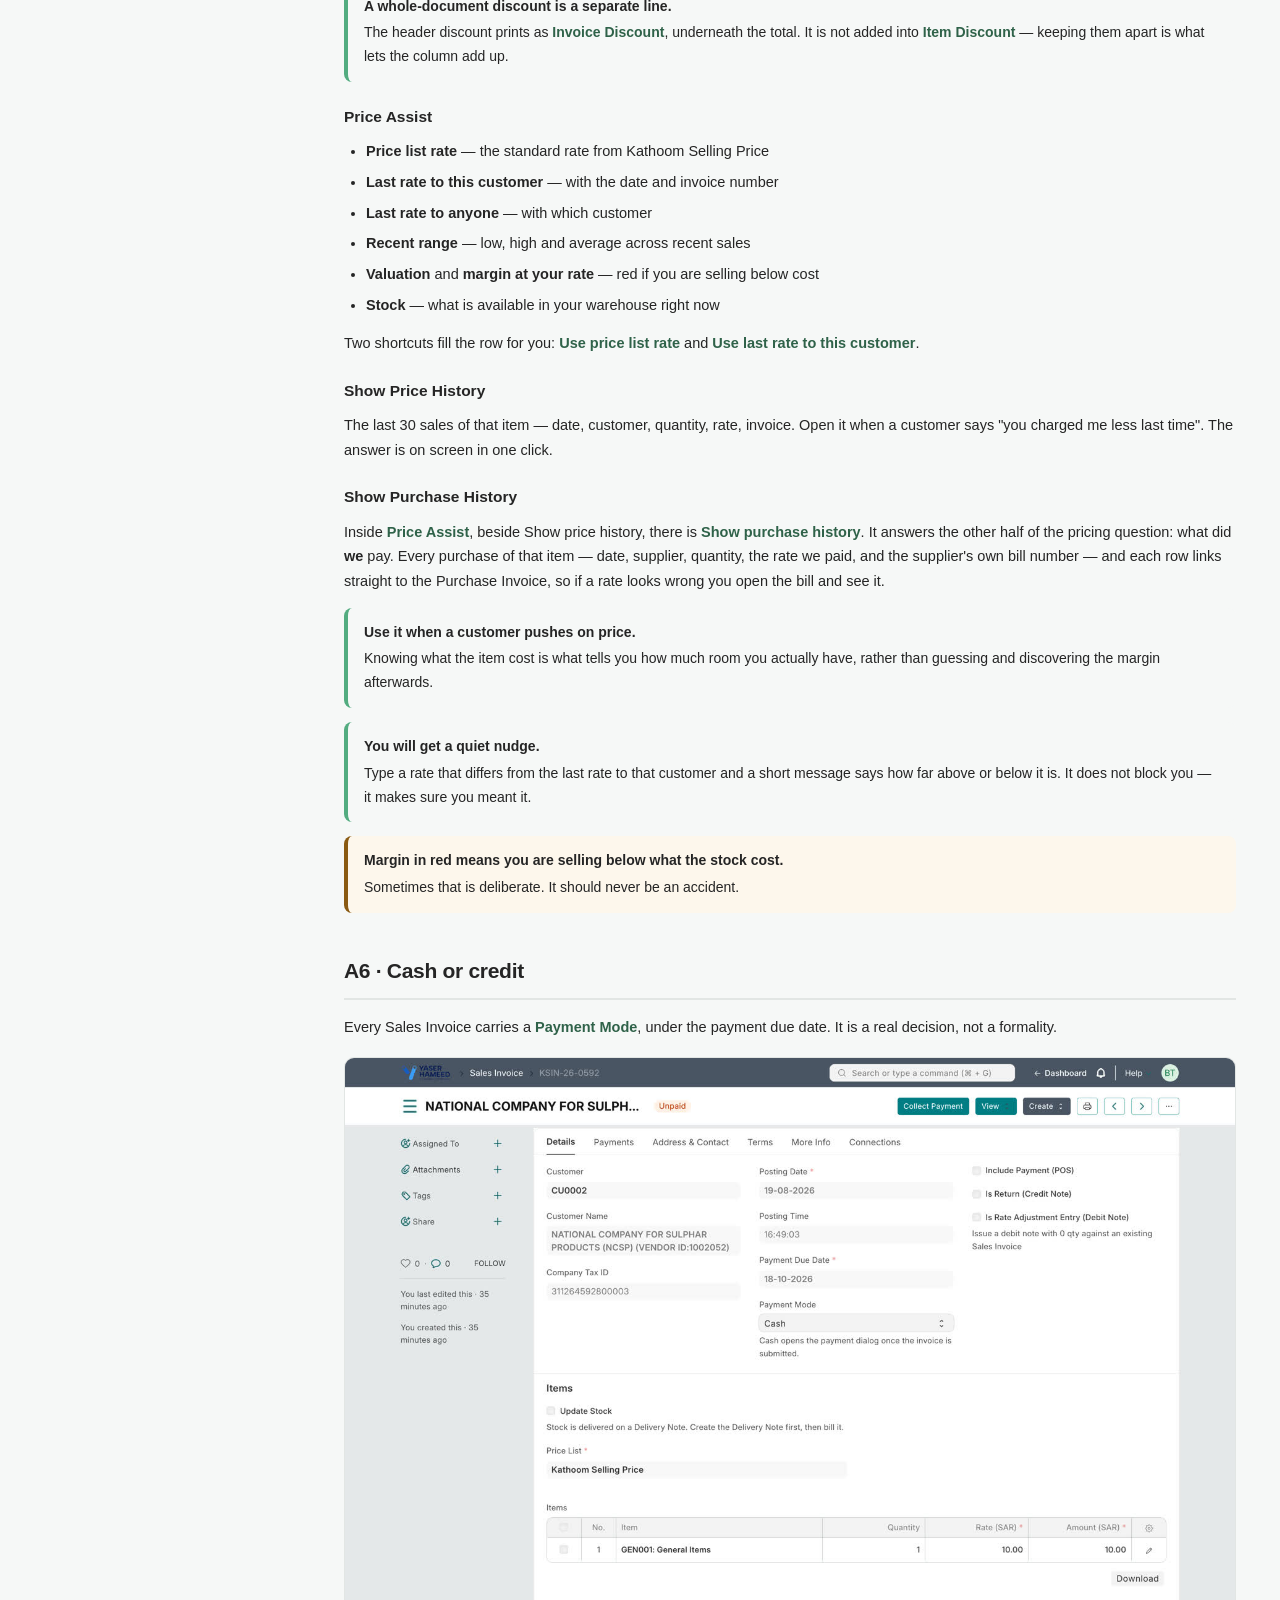
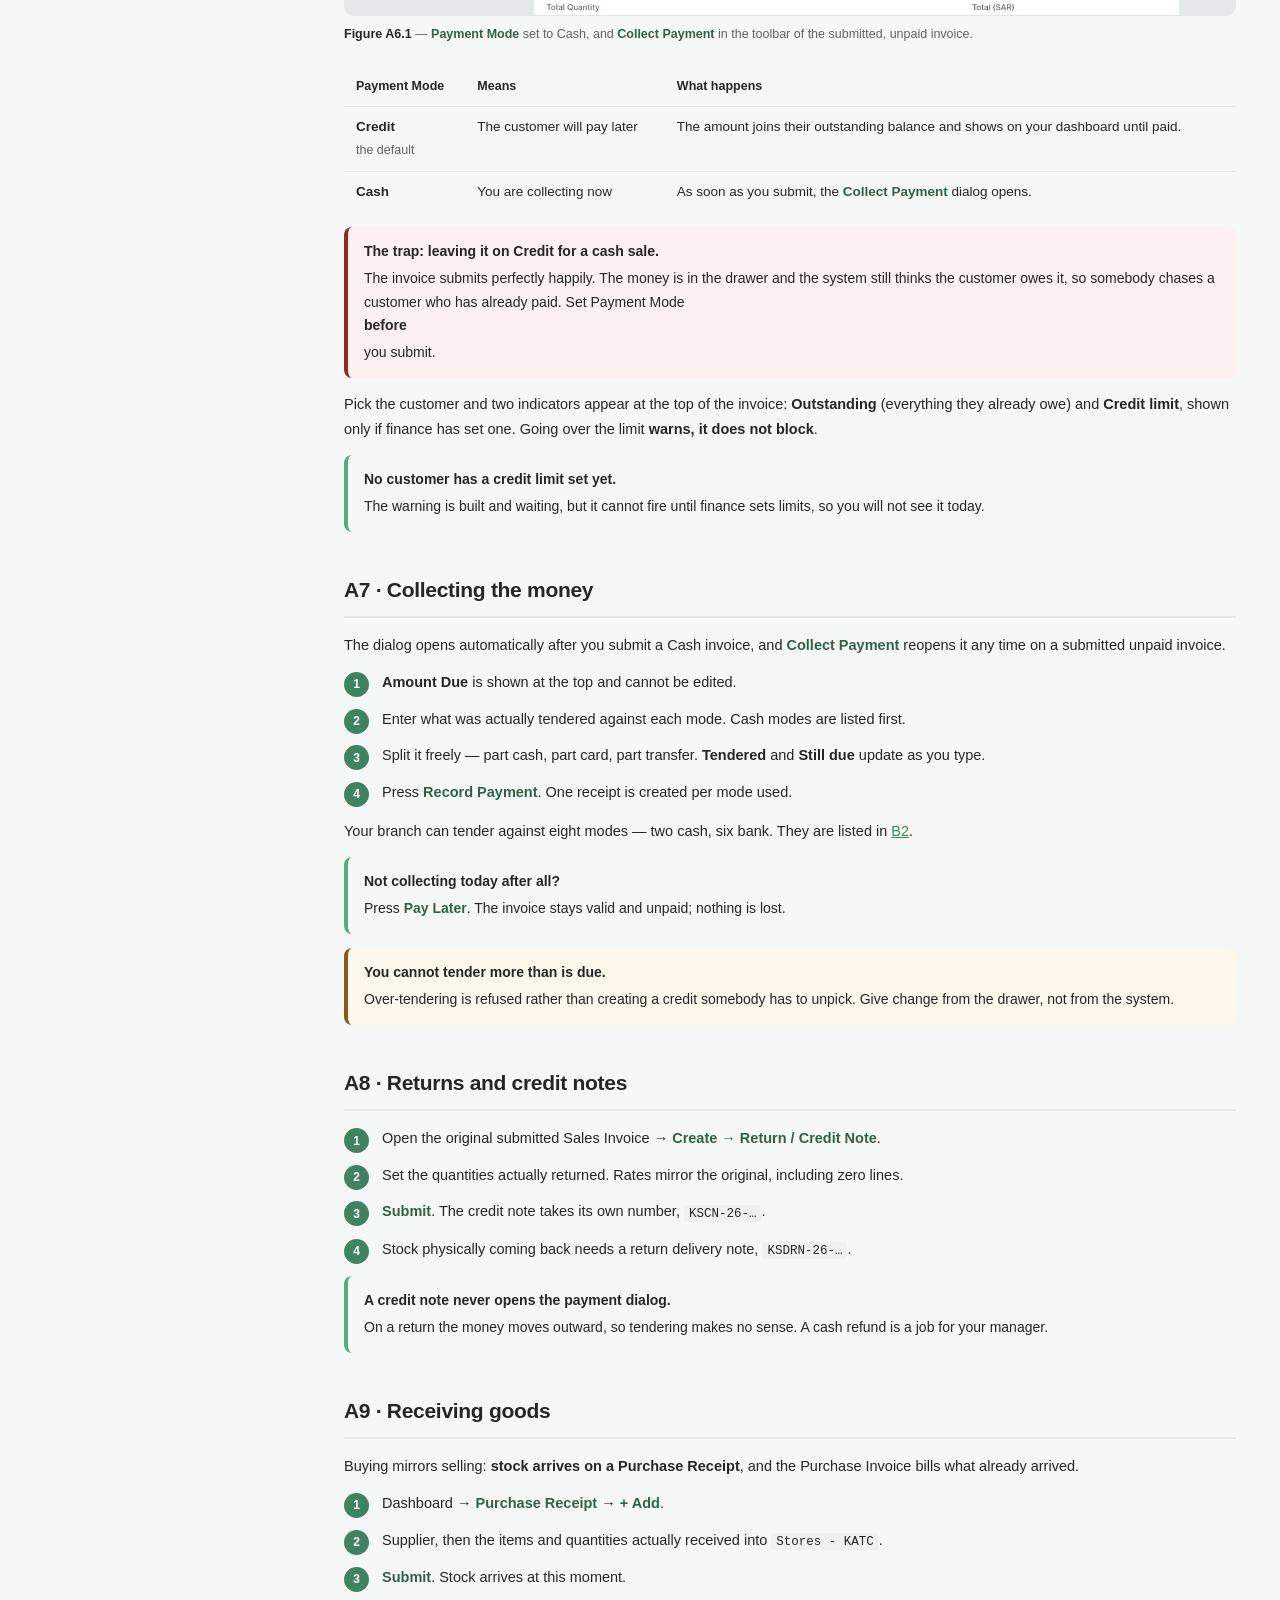
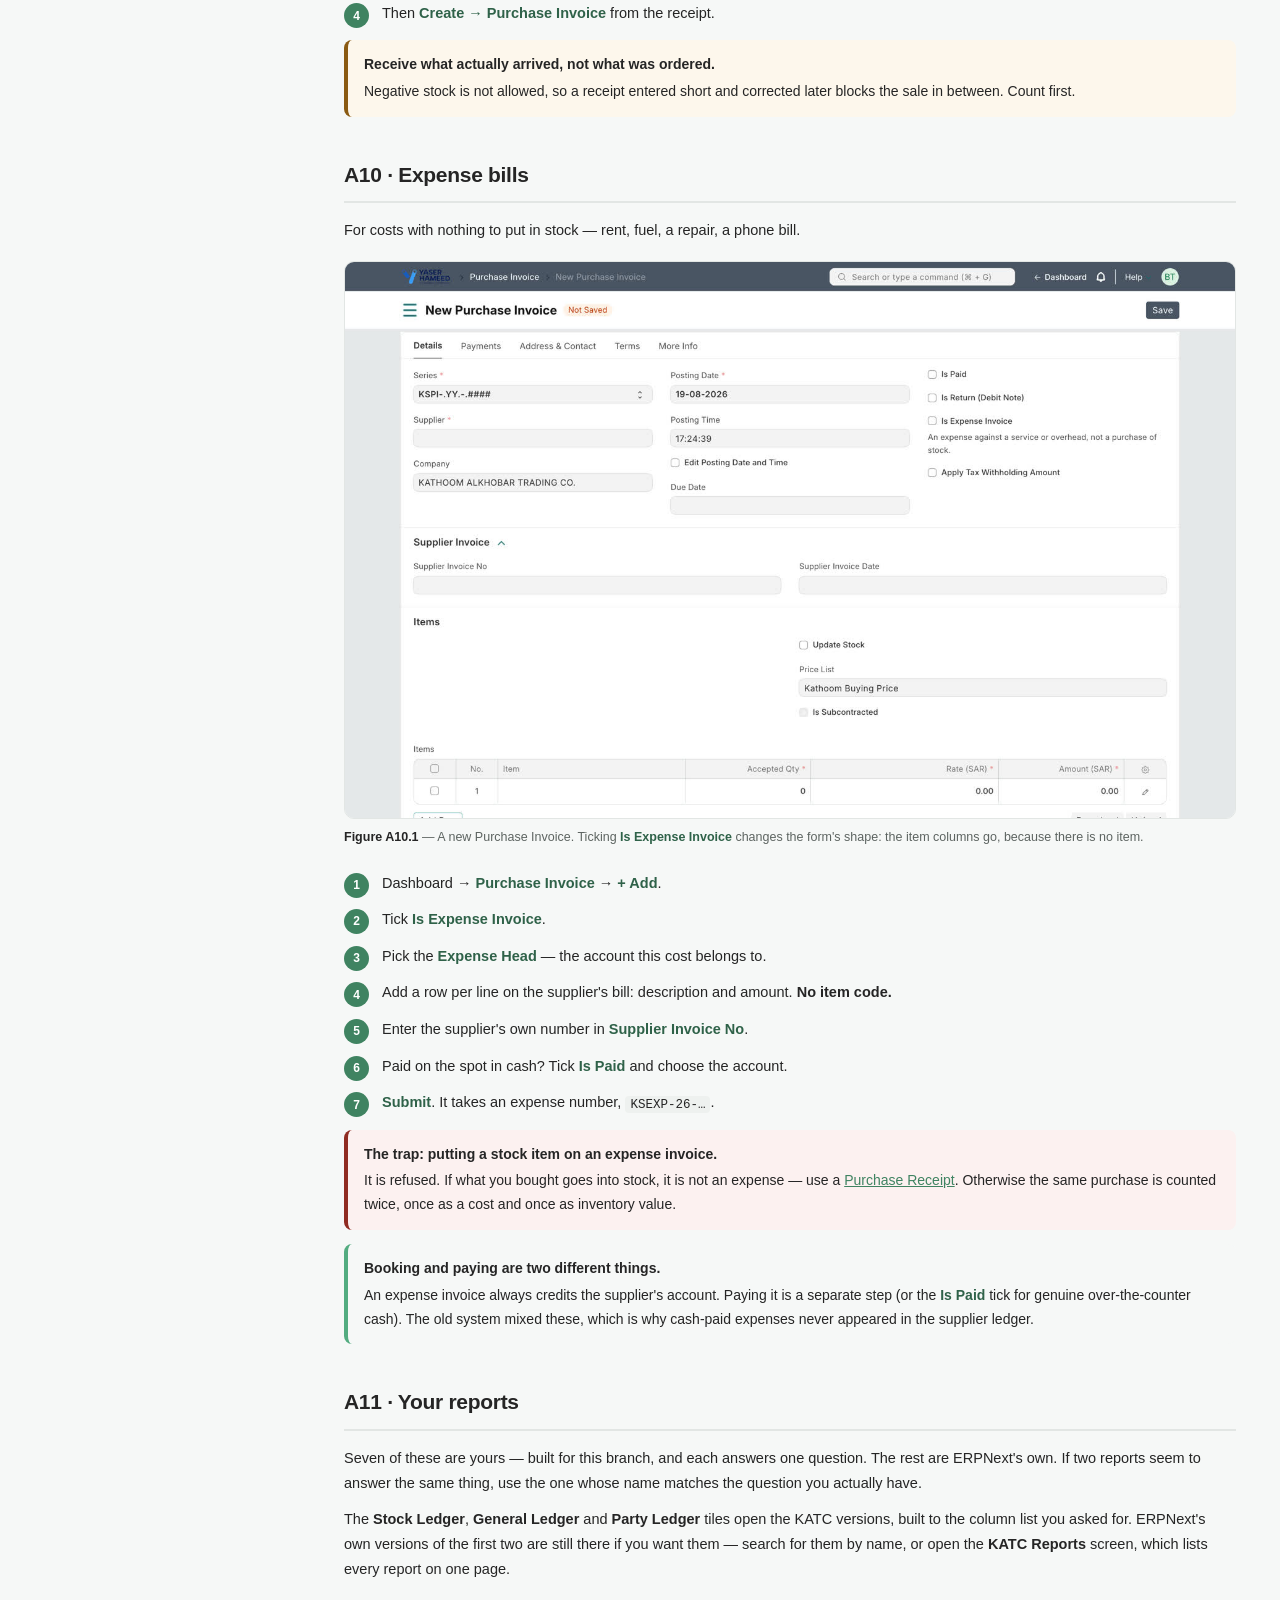
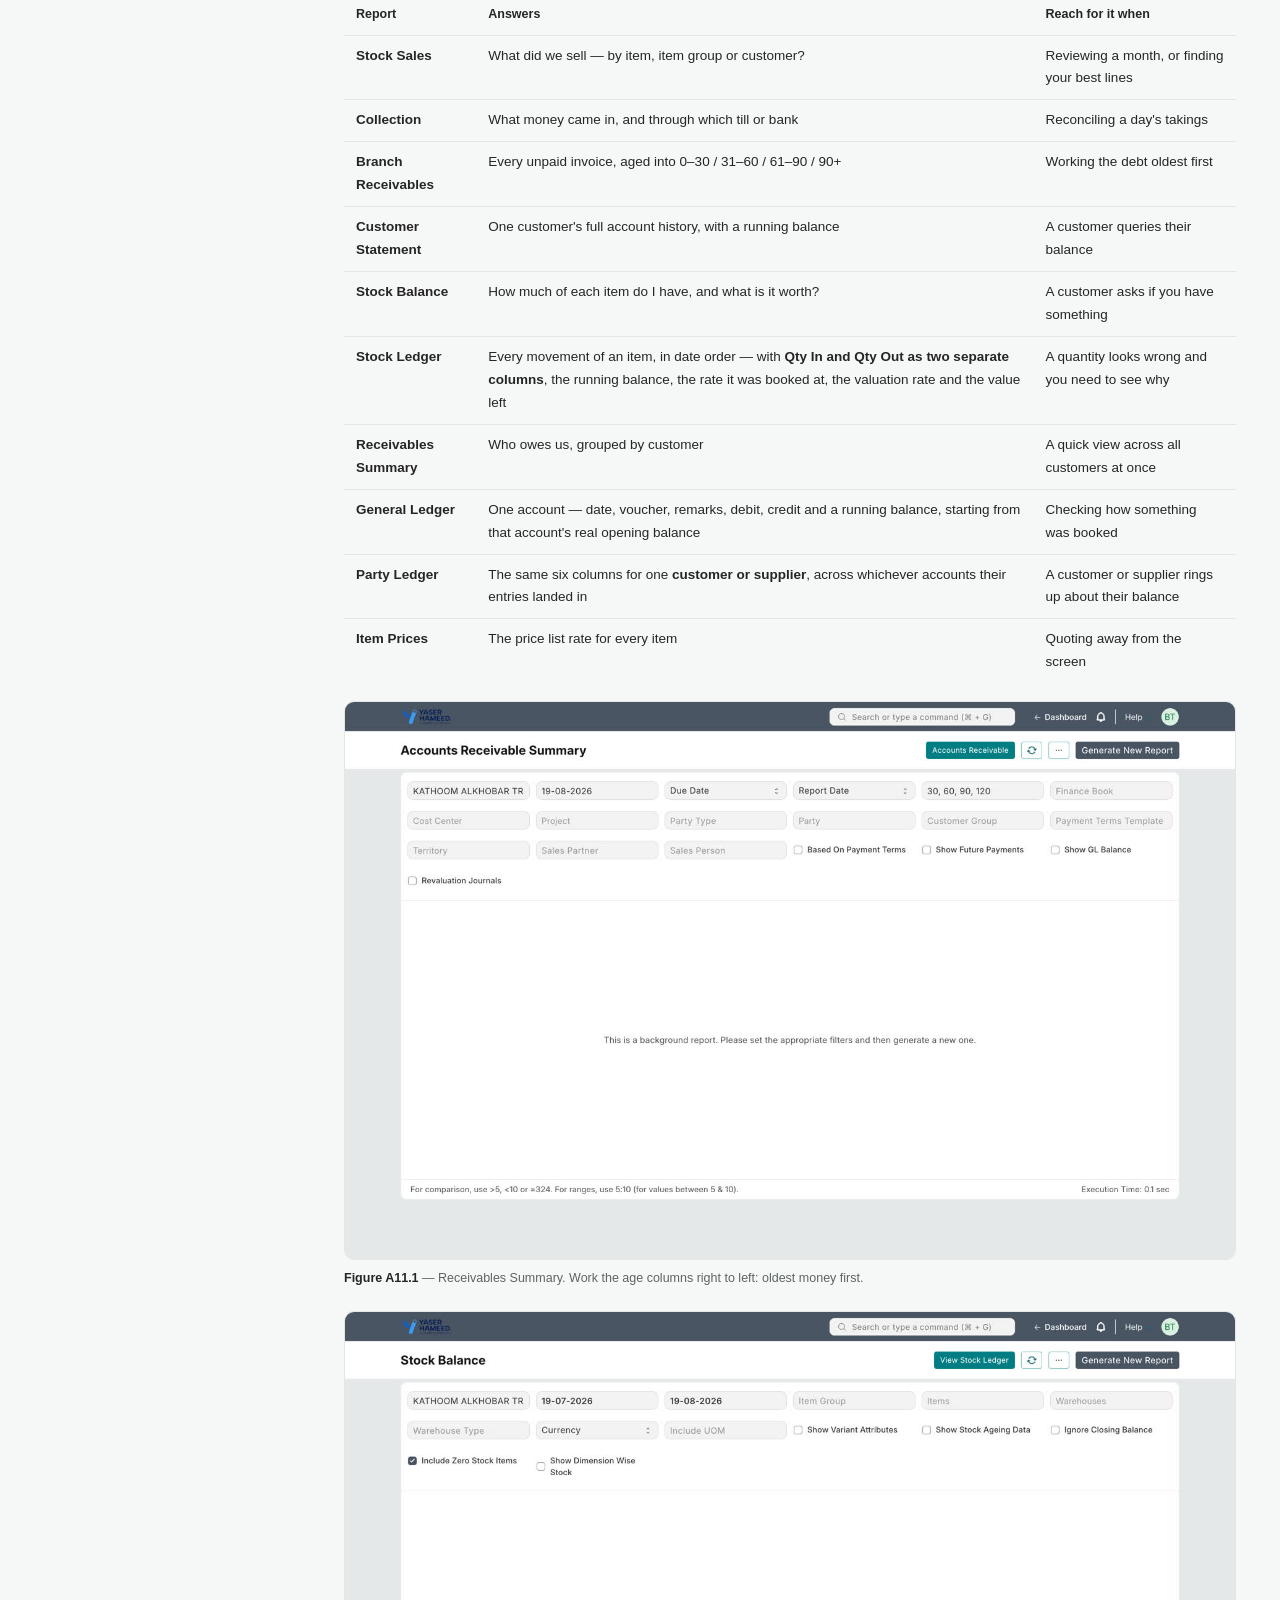
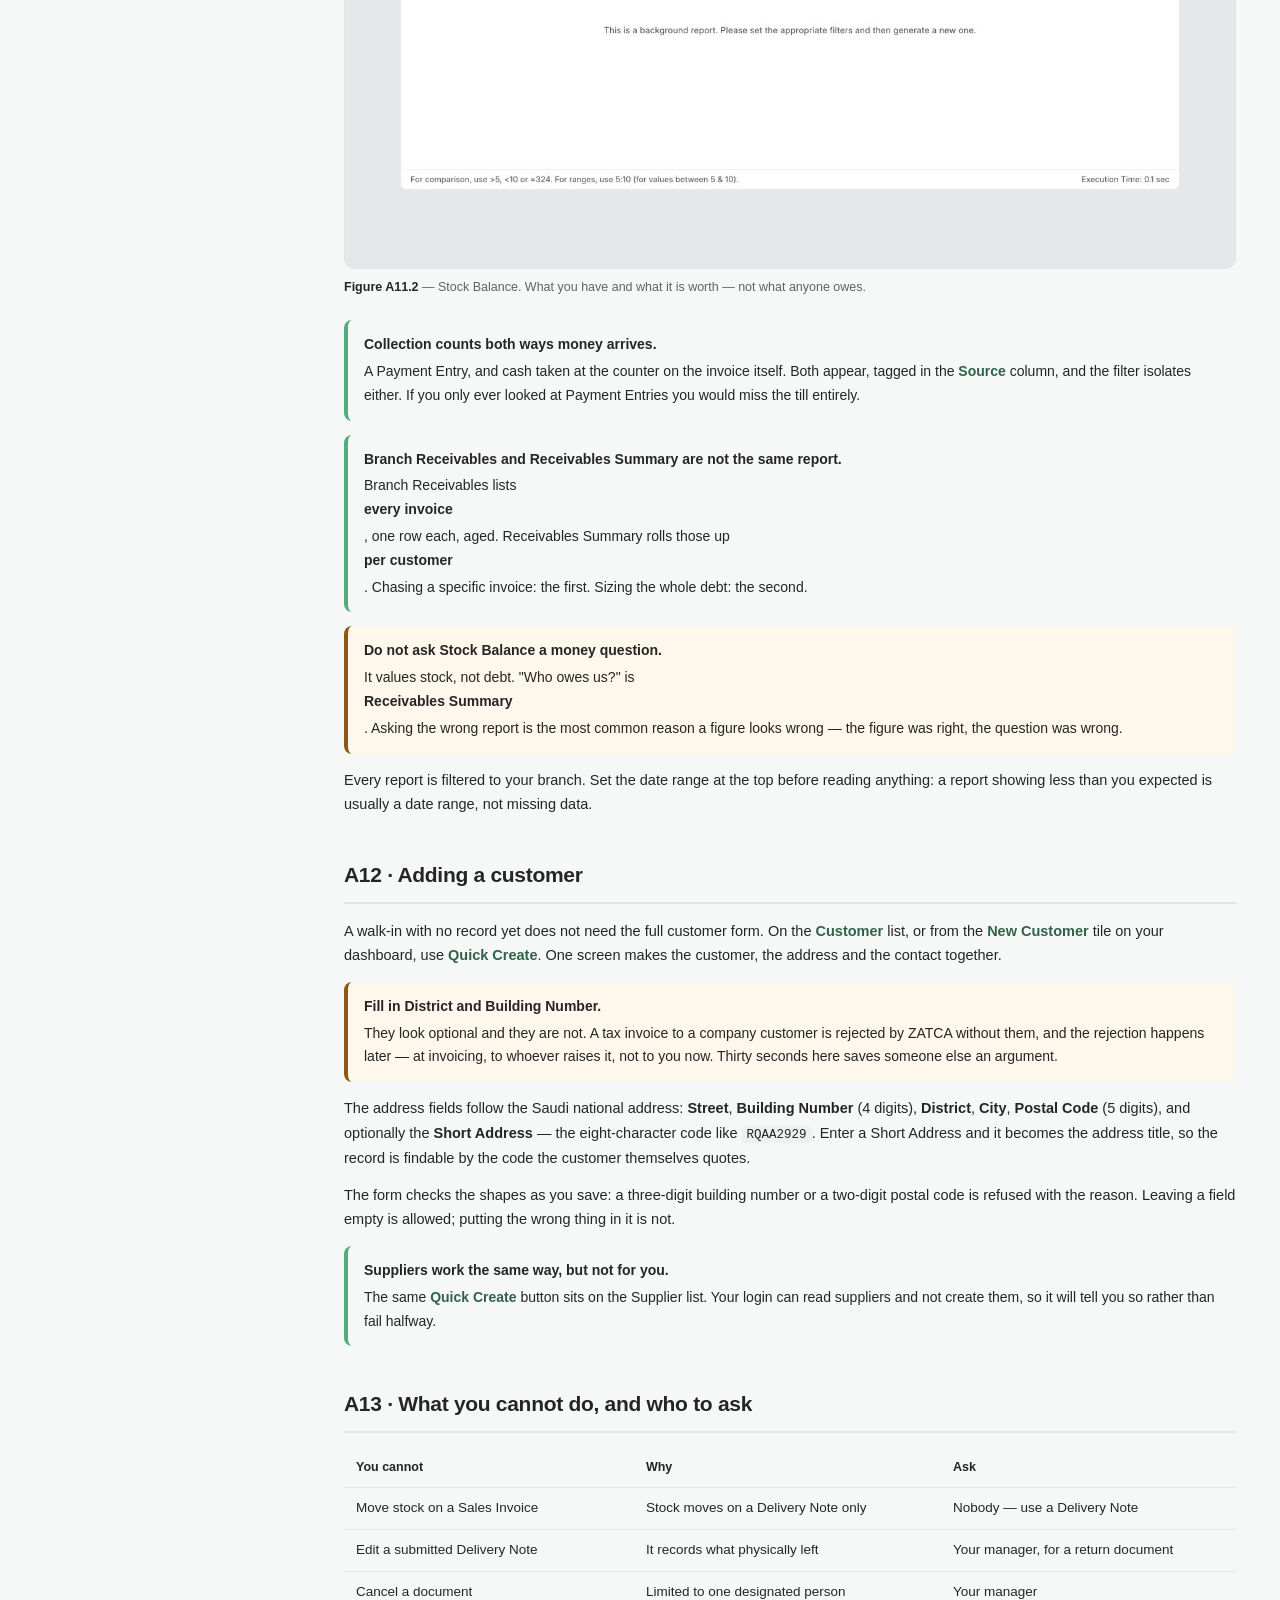
==== commit 7941ffb4: "Guide v1.2, and seven gotchas from this round GUIDE. A5 gains Show Purchase History — what we paid, " ====
--- a/yht_custom/public/guide/index.html
+++ b/yht_custom/public/guide/index.html
@@ -233,6 +233,7 @@
     <thead><tr><th style="width:90px">Version</th><th style="width:130px">Date</th><th>Change</th></tr></thead>
     <tbody>
       <tr><td>1.0</td><td>August 2026</td><td>First issue. Branch and administrator parts, written and screenshotted against the live UAT system.</td></tr>
+      <tr><td>1.2</td><td>25 August 2026</td><td>A5 gains <b>Show Purchase History</b>. A11 rewritten: ten report tiles, seven of them KATC's, with the Stock Ledger, General Ledger and new Party Ledger tiles opening the KATC versions built to the client's own column lists. B5 documents the seven <code>KATC</code> print formats and the form buttons that drive them, and states plainly that page numbers and a page-two letterhead cannot print on this server. New B6a covers the Branch Manager role and cancelled-document visibility.</td></tr>
       <tr><td>1.1</td><td>August 2026</td><td>Four branch reports added to A11 (Stock Sales, Collection, Branch Receivables, Customer Statement) plus Item Prices; the Customer Statement tile now opens a real statement rather than the General Ledger. New A12 covers Quick Create for customers and the Saudi national address. A4 documents the live Stock column; A5 documents the per-row discount and how it prints.</td></tr>
     </tbody>
   </table>
@@ -439,6 +440,18 @@
   <h3>Show Price History</h3>
   <p>The last 30 sales of that item — date, customer, quantity, rate, invoice. Open it when a
   customer says "you charged me less last time". The answer is on screen in one click.</p>
+
+  <h3>Show Purchase History</h3>
+  <p>Inside <span class="ui">Price Assist</span>, beside Show price history, there is
+  <span class="ui">Show purchase history</span>. It answers the other half of the pricing
+  question: what did <b>we</b> pay. Every purchase of that item — date, supplier, quantity, the
+  rate we paid, and the supplier's own bill number — and each row links straight to the Purchase
+  Invoice, so if a rate looks wrong you open the bill and see it.</p>
+  <div class="note">
+    <b>Use it when a customer pushes on price.</b>
+    Knowing what the item cost is what tells you how much room you actually have, rather than
+    guessing and discovering the margin afterwards.
+  </div>
   <div class="note">
     <b>You will get a quiet nudge.</b>
     Type a rate that differs from the last rate to that customer and a short message says how
@@ -571,9 +584,13 @@
 
 <section id="a-reports">
   <h2>A11 · Your reports</h2>
-  <p>The first four are yours — built for this branch, and each answers one question. The rest
+  <p>Seven of these are yours — built for this branch, and each answers one question. The rest
   are ERPNext's own. If two reports seem to answer the same thing, use the one whose name matches
   the question you actually have.</p>
+  <p>The <b>Stock Ledger</b>, <b>General Ledger</b> and <b>Party Ledger</b> tiles open the KATC
+  versions, built to the column list you asked for. ERPNext's own versions of the first two are
+  still there if you want them — search for them by name, or open the
+  <b>KATC Reports</b> screen, which lists every report on one page.</p>
   <table>
     <thead><tr><th>Report</th><th>Answers</th><th>Reach for it when</th></tr></thead>
     <tbody>
@@ -582,9 +599,10 @@
       <tr><td><b>Branch Receivables</b></td><td>Every unpaid invoice, aged into 0–30 / 31–60 / 61–90 / 90+</td><td>Working the debt oldest first</td></tr>
       <tr><td><b>Customer Statement</b></td><td>One customer's full account history, with a running balance</td><td>A customer queries their balance</td></tr>
       <tr><td><b>Stock Balance</b></td><td>How much of each item do I have, and what is it worth?</td><td>A customer asks if you have something</td></tr>
-      <tr><td><b>Stock Ledger</b></td><td>Every movement of an item, in date order</td><td>A quantity looks wrong and you need to see why</td></tr>
+      <tr><td><b>Stock Ledger</b></td><td>Every movement of an item, in date order — with <b>Qty In and Qty Out as two separate columns</b>, the running balance, the rate it was booked at, the valuation rate and the value left</td><td>A quantity looks wrong and you need to see why</td></tr>
       <tr><td><b>Receivables Summary</b></td><td>Who owes us, grouped by customer</td><td>A quick view across all customers at once</td></tr>
-      <tr><td><b>General Ledger</b></td><td>Every entry against an account</td><td>Checking how something was booked</td></tr>
+      <tr><td><b>General Ledger</b></td><td>One account — date, voucher, remarks, debit, credit and a running balance, starting from that account's real opening balance</td><td>Checking how something was booked</td></tr>
+      <tr><td><b>Party Ledger</b></td><td>The same six columns for one <b>customer or supplier</b>, across whichever accounts their entries landed in</td><td>A customer or supplier rings up about their balance</td></tr>
       <tr><td><b>Item Prices</b></td><td>The price list rate for every item</td><td>Quoting away from the screen</td></tr>
     </tbody>
   </table>
@@ -781,6 +799,38 @@
       <tr><td>Sales Invoice</td><td>—</td><td><b>No</b> — deliberately unset pending ZATCA onboarding</td></tr>
     </tbody>
   </table>
+  <h3>The KATC formats and the print buttons</h3>
+  <p>Seven further formats beginning <code>KATC</code> reproduce the layouts from the client's
+  previous system, on an HTML letterhead. They are reached from <b>buttons on the form</b>, not
+  from the print menu — the buttons pass the letterhead explicitly, which the print menu cannot
+  do for a document that still carries an older letterhead on it.</p>
+  <table>
+    <thead><tr><th>Doctype</th><th>Button</th><th>What you get</th></tr></thead>
+    <tbody>
+      <tr><td rowspan="2">Delivery Note</td><td><span class="ui">Print PDF</span></td><td><code>KATC Delivery Note</code> on the letterhead</td></tr>
+      <tr><td><span class="ui">Print Without LH</span></td><td>The same layout, header band left clear for pre-printed paper</td></tr>
+      <tr><td rowspan="2">Sales Invoice</td><td><span class="ui">Print PDF</span></td><td><code>KATC Tax Invoice</code> on the letterhead</td></tr>
+      <tr><td><span class="ui">Print Without LH</span></td><td>The same layout, header band clear</td></tr>
+      <tr><td rowspan="2">Sales Order</td><td><span class="ui">Print PDF</span></td><td><code>KATC Proforma Invoice</code> — prices and tax</td></tr>
+      <tr><td><span class="ui">Print Without LH</span></td><td><code>KATC Sales Order No LH</code> — a <b>different document</b>, not the same page with the header removed</td></tr>
+      <tr><td rowspan="3">Quotation</td><td><span class="ui">Print PDF</span></td><td><code>KATC Quotation</code> on the letterhead</td></tr>
+      <tr><td><span class="ui">Print Without LH</span></td><td><code>KATC Quotation No LH</code></td></tr>
+      <tr><td><span class="ui">Print Arabic with LH</span></td><td><code>KATC Quotation Arabic</code> — adds an Arabic item-name column</td></tr>
+    </tbody>
+  </table>
+  <div class="note">
+    <b>The older <code>YHT</code> formats are untouched and still available</b> from the printer
+    icon — including <code>YHT Delivery Note</code> with its customer and office copies. Nothing
+    was deleted and no doctype default was changed.
+  </div>
+  <div class="warn">
+    <b>Page numbers and a page-2 letterhead do not print on this server.</b>
+    The PDF engine installed here is built without the patches those need, so on a document that
+    runs past one page there is no page number, no letterhead on page two, and the column
+    headings do not repeat. Verified by rendering a 74-line quotation. It is the engine, not the
+    layout — changing it is a server task with its own maintenance window.
+  </div>
+
   <div class="warn">
     <b>Deleting print formats is how a doctype ends up with none.</b>
     ERPNext ships no format at all for Delivery Note, Quotation or Journal Entry. Journal Entry
@@ -821,6 +871,32 @@
     Without it, every installed app's <code>before_tests</code> hook fires, and ERPNext's
     deletes every <code>Item Price</code> row on the site. That has already happened once here
     — 4,847 rows, restored from backup.
+  </div>
+</section>
+
+<section id="b-roles-cancelled">
+  <h2>B6a · Branch Manager, and cancelled documents</h2>
+  <p>There are now two branch roles. <b>Branch User</b> is unchanged. <b>Branch Manager</b>
+  reaches everything a Branch User does — the same doctypes, the same branch scoping — plus one
+  thing that makes it a manager.</p>
+  <table>
+    <thead><tr><th style="width:190px">Role</th><th>Sees cancelled documents?</th></tr></thead>
+    <tbody>
+      <tr><td><code>Branch User</code></td><td><b>No.</b> Cancelled documents are filtered out of every list.</td></tr>
+      <tr><td><code>Branch Manager</code></td><td><b>Yes.</b> Cancelled documents stay visible.</td></tr>
+      <tr><td><code>System Manager</code></td><td>Yes — an administrator who cannot see a cancelled document cannot investigate one.</td></tr>
+    </tbody>
+  </table>
+  <div class="note">
+    <b>This is a role, not a tick box on the user.</b>
+    The rule is applied in the permission query itself, so it holds on list views, on search and
+    on the API — not only on screens somebody remembered to hide.
+  </div>
+  <div class="warn">
+    <b>The other five roles on the client's sheet were not built.</b>
+    Sales Junior, Sales Senior, Accounts Junior, Accounts Senior and a separate Administrator
+    role were listed as "details will update later" and the client has since confirmed only
+    Branch Manager is needed. Ask before assuming the others exist.
   </div>
 </section>
 
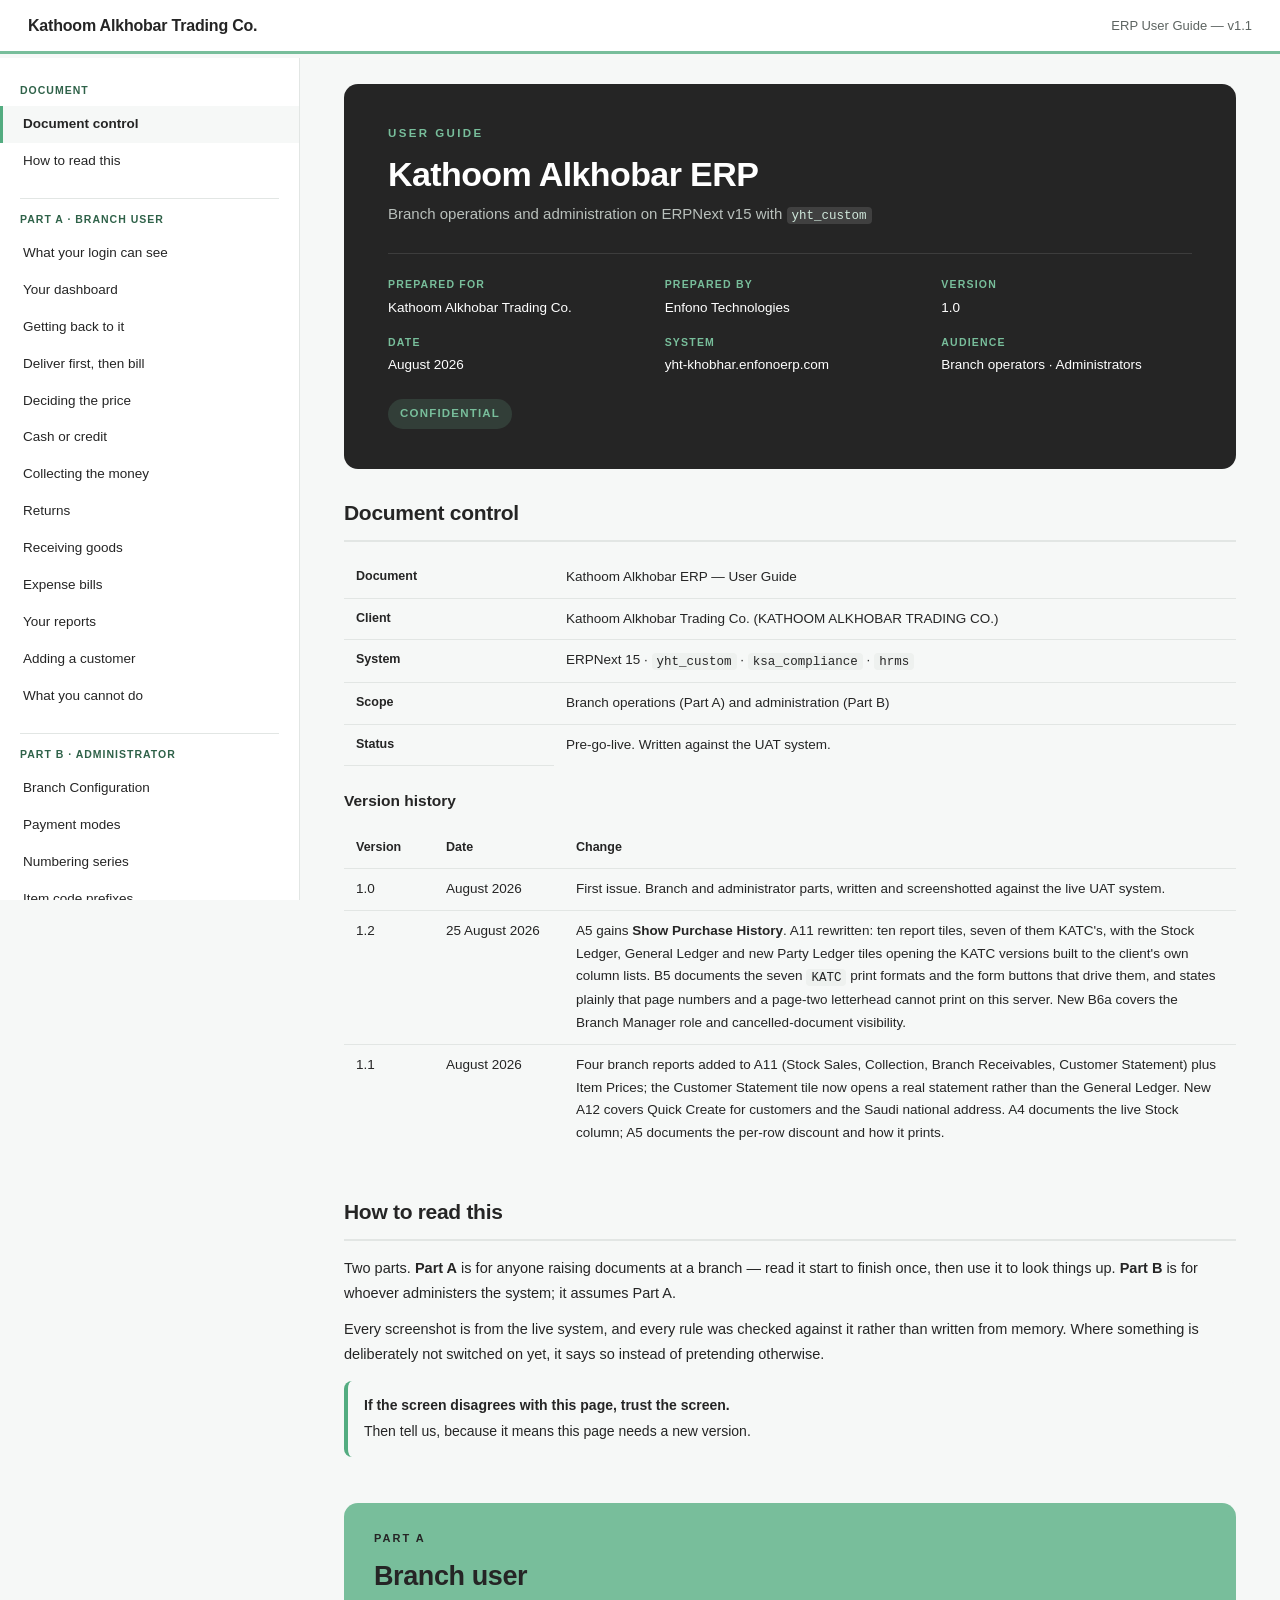
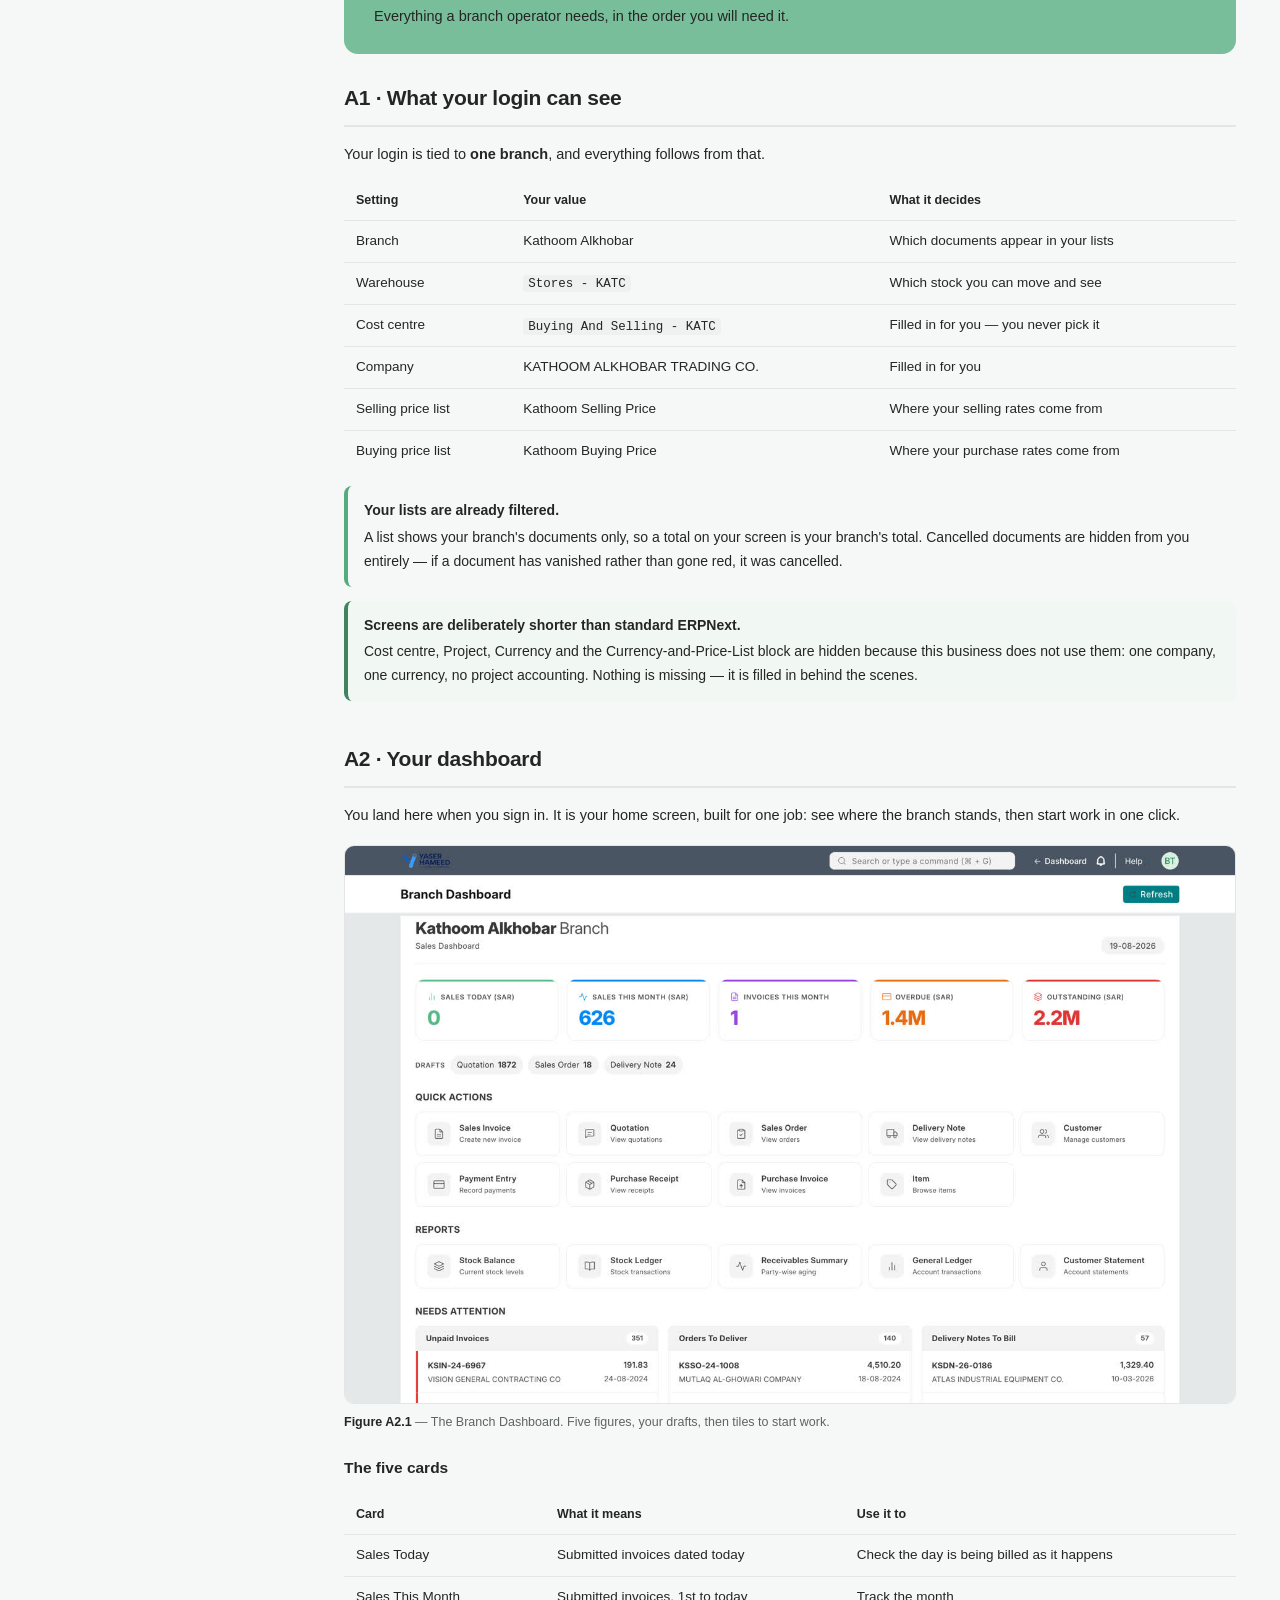
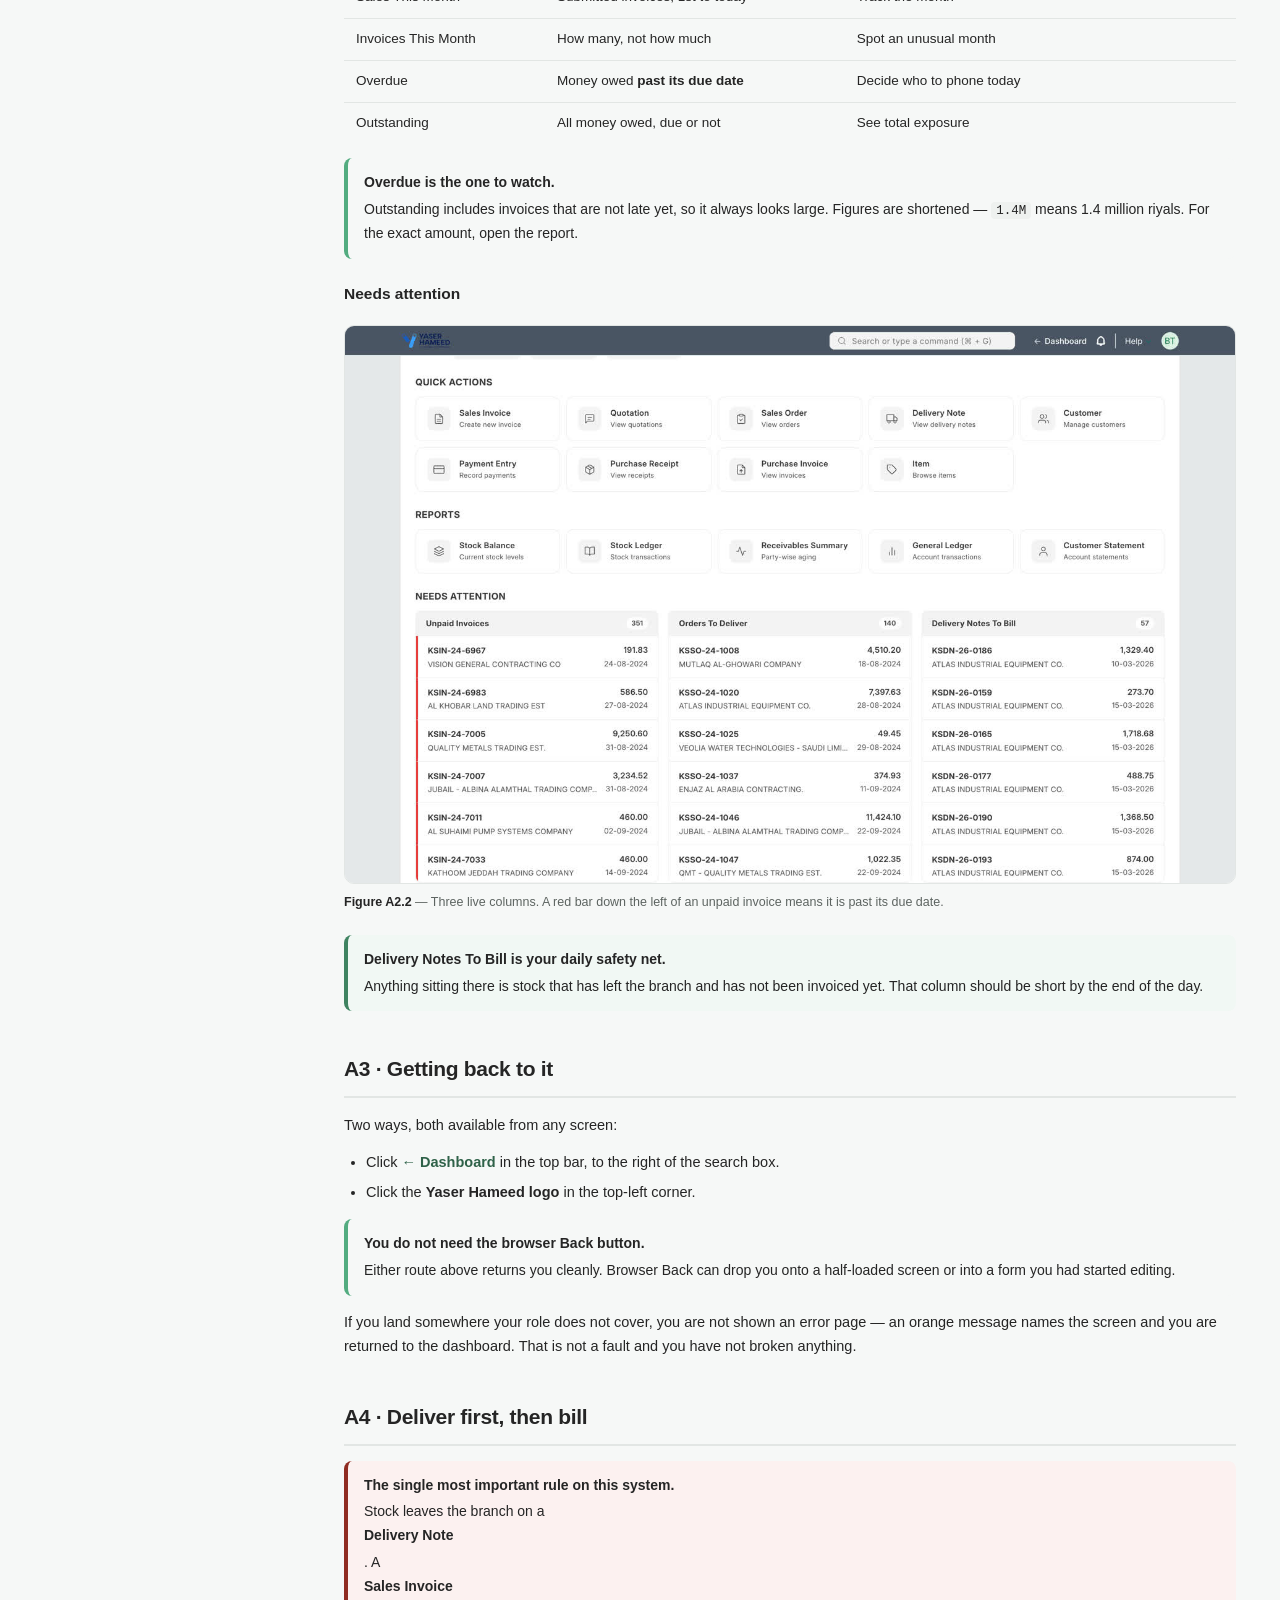
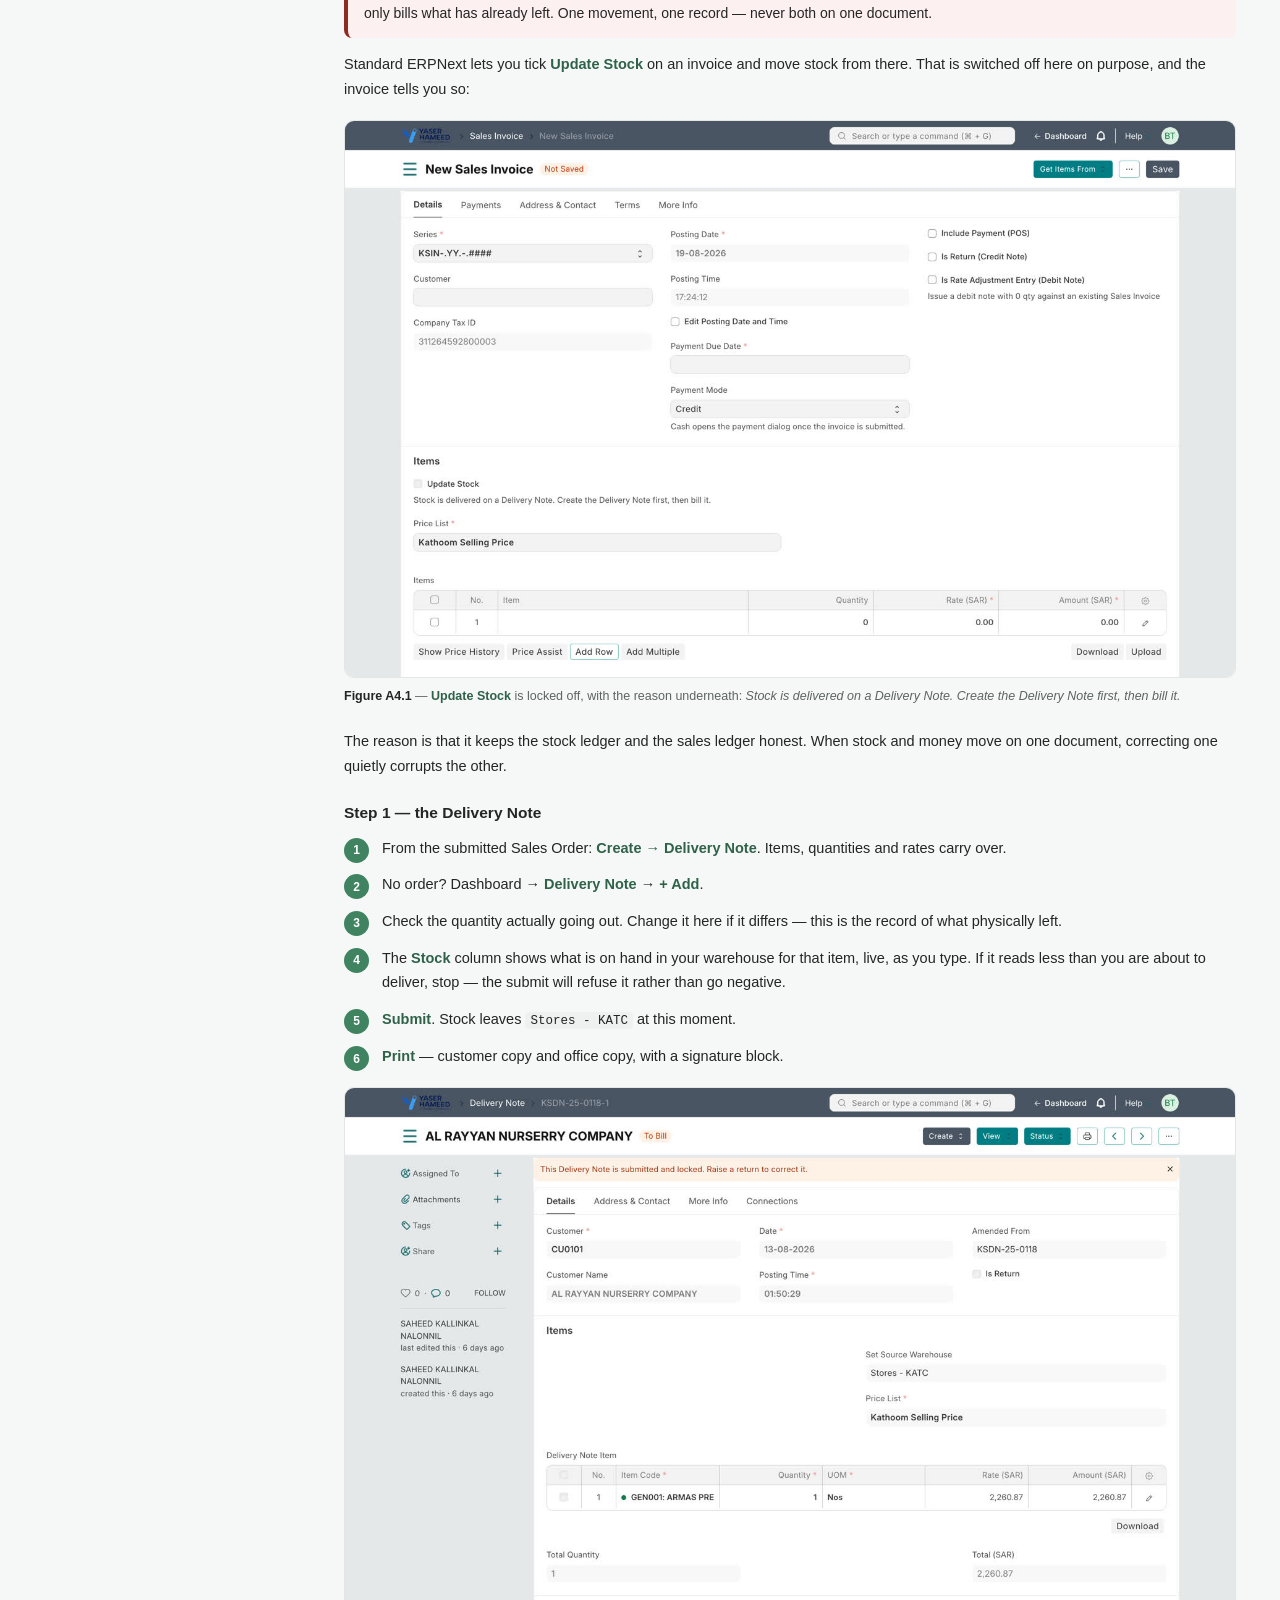
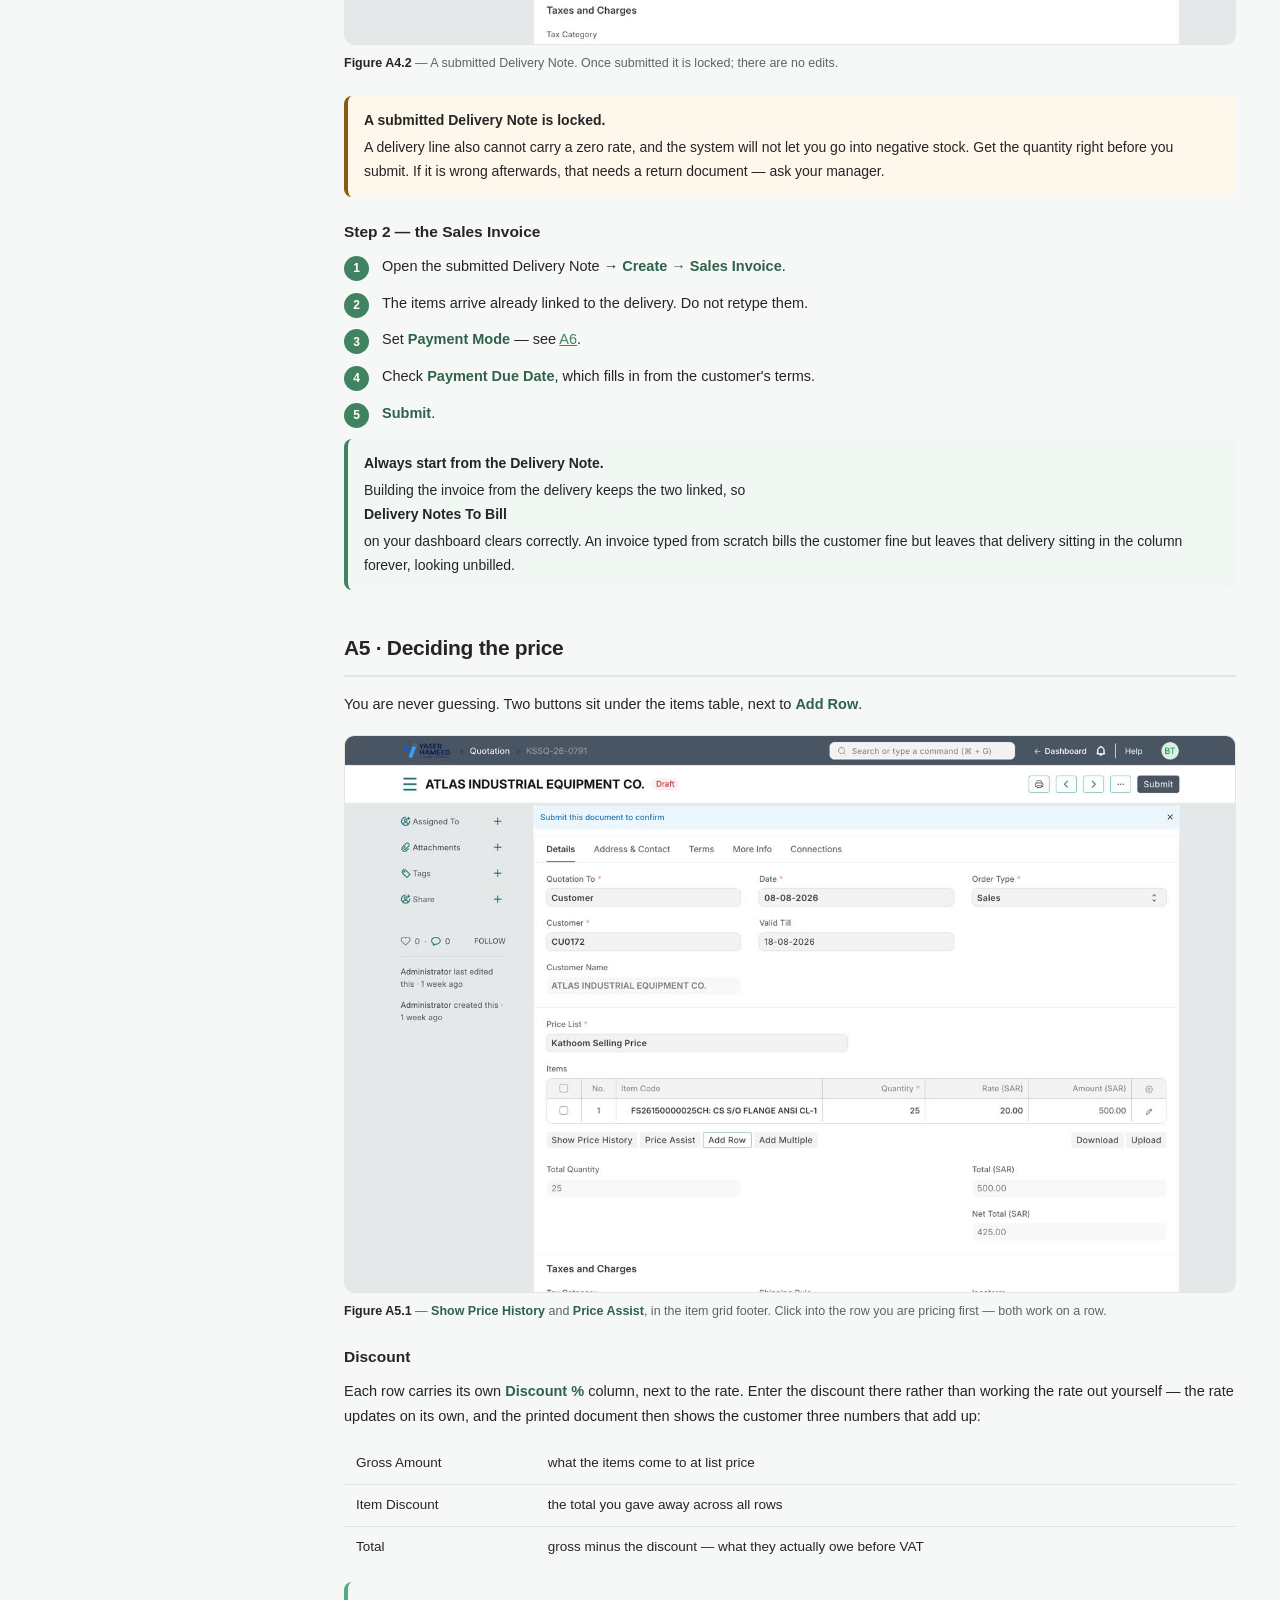
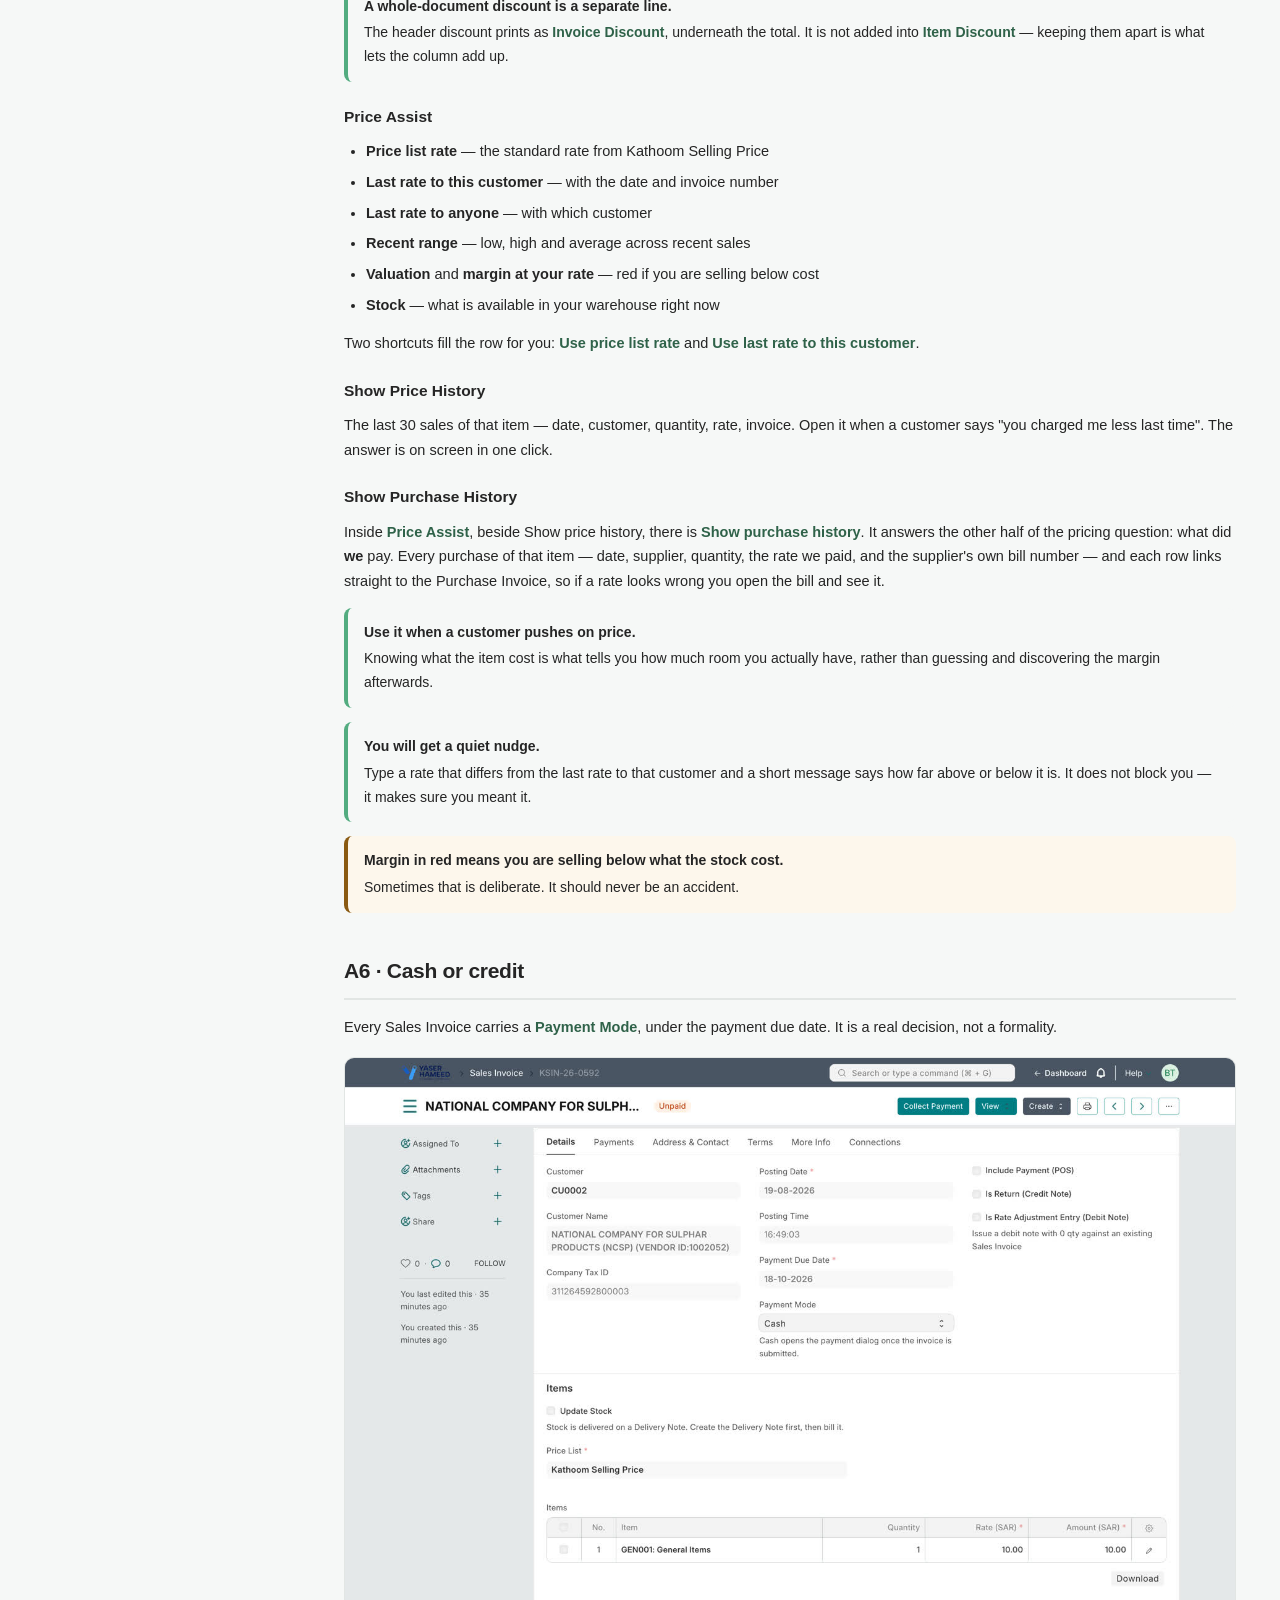
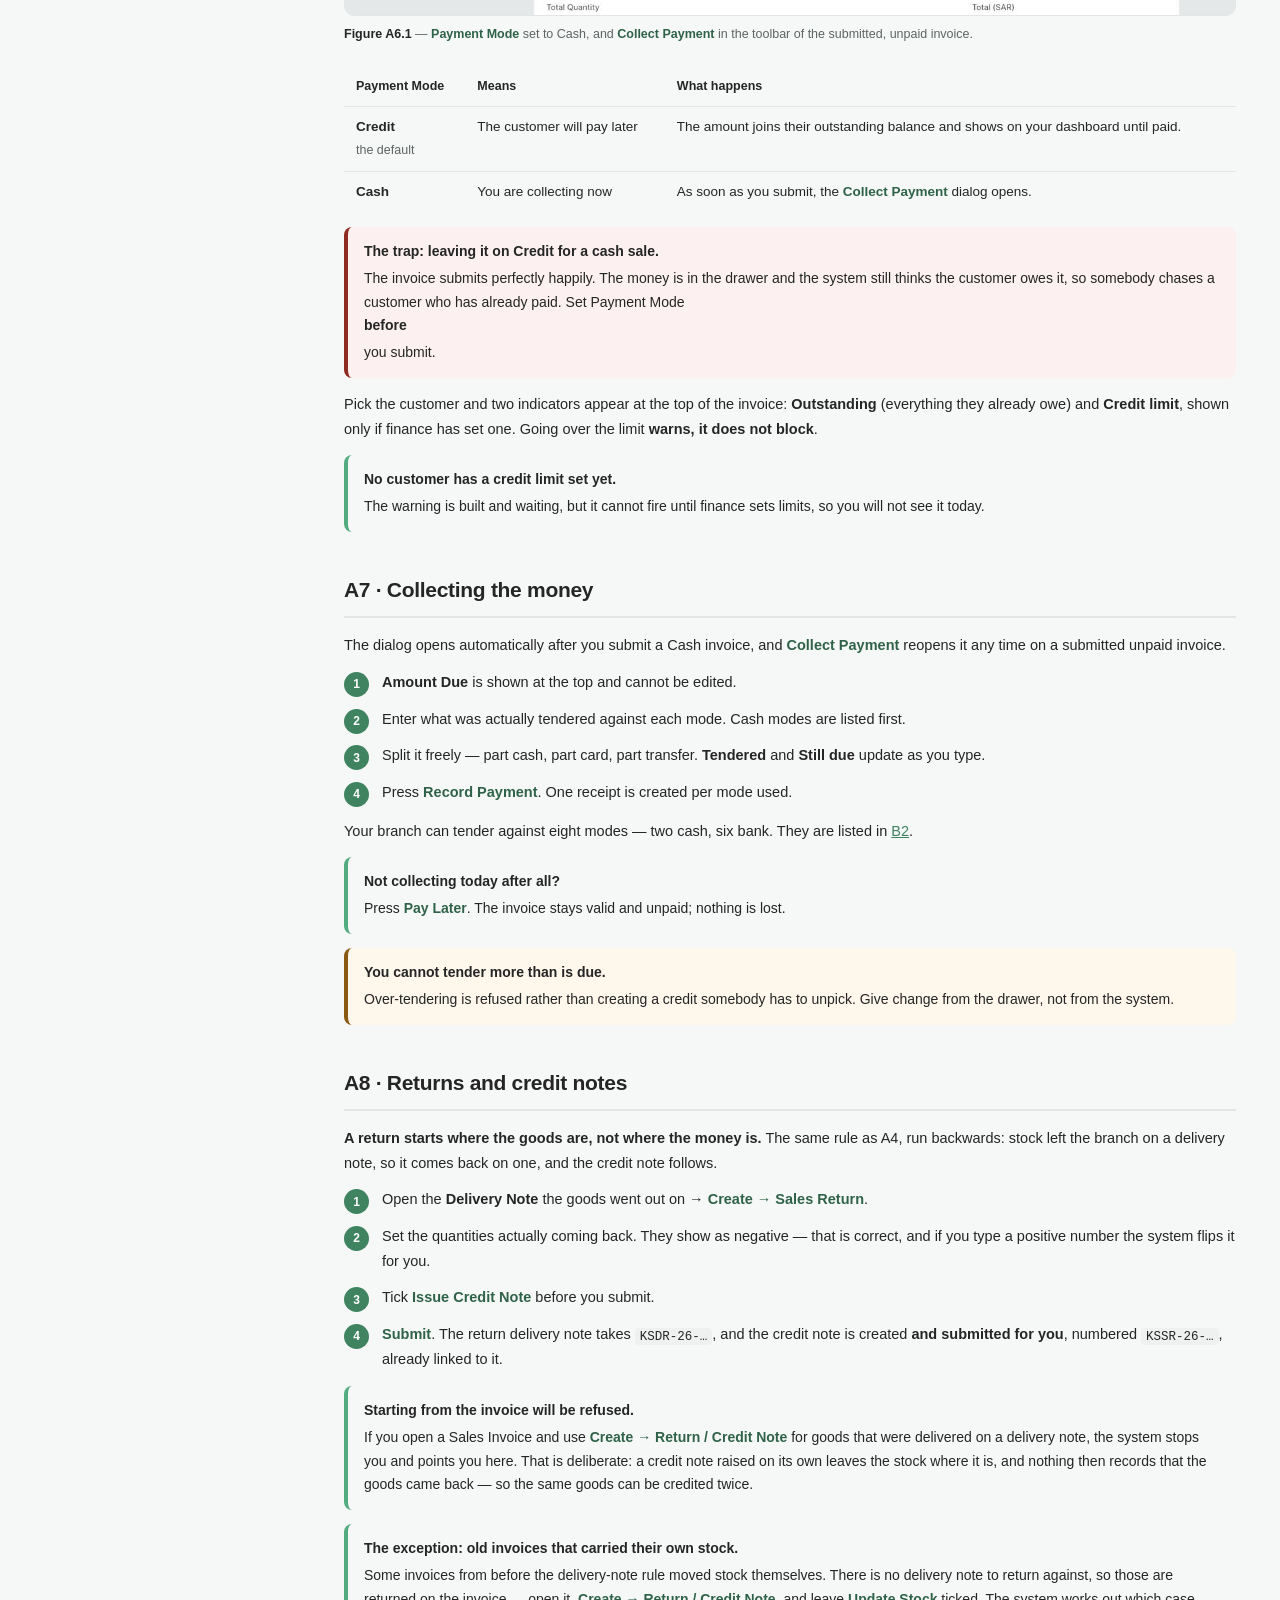
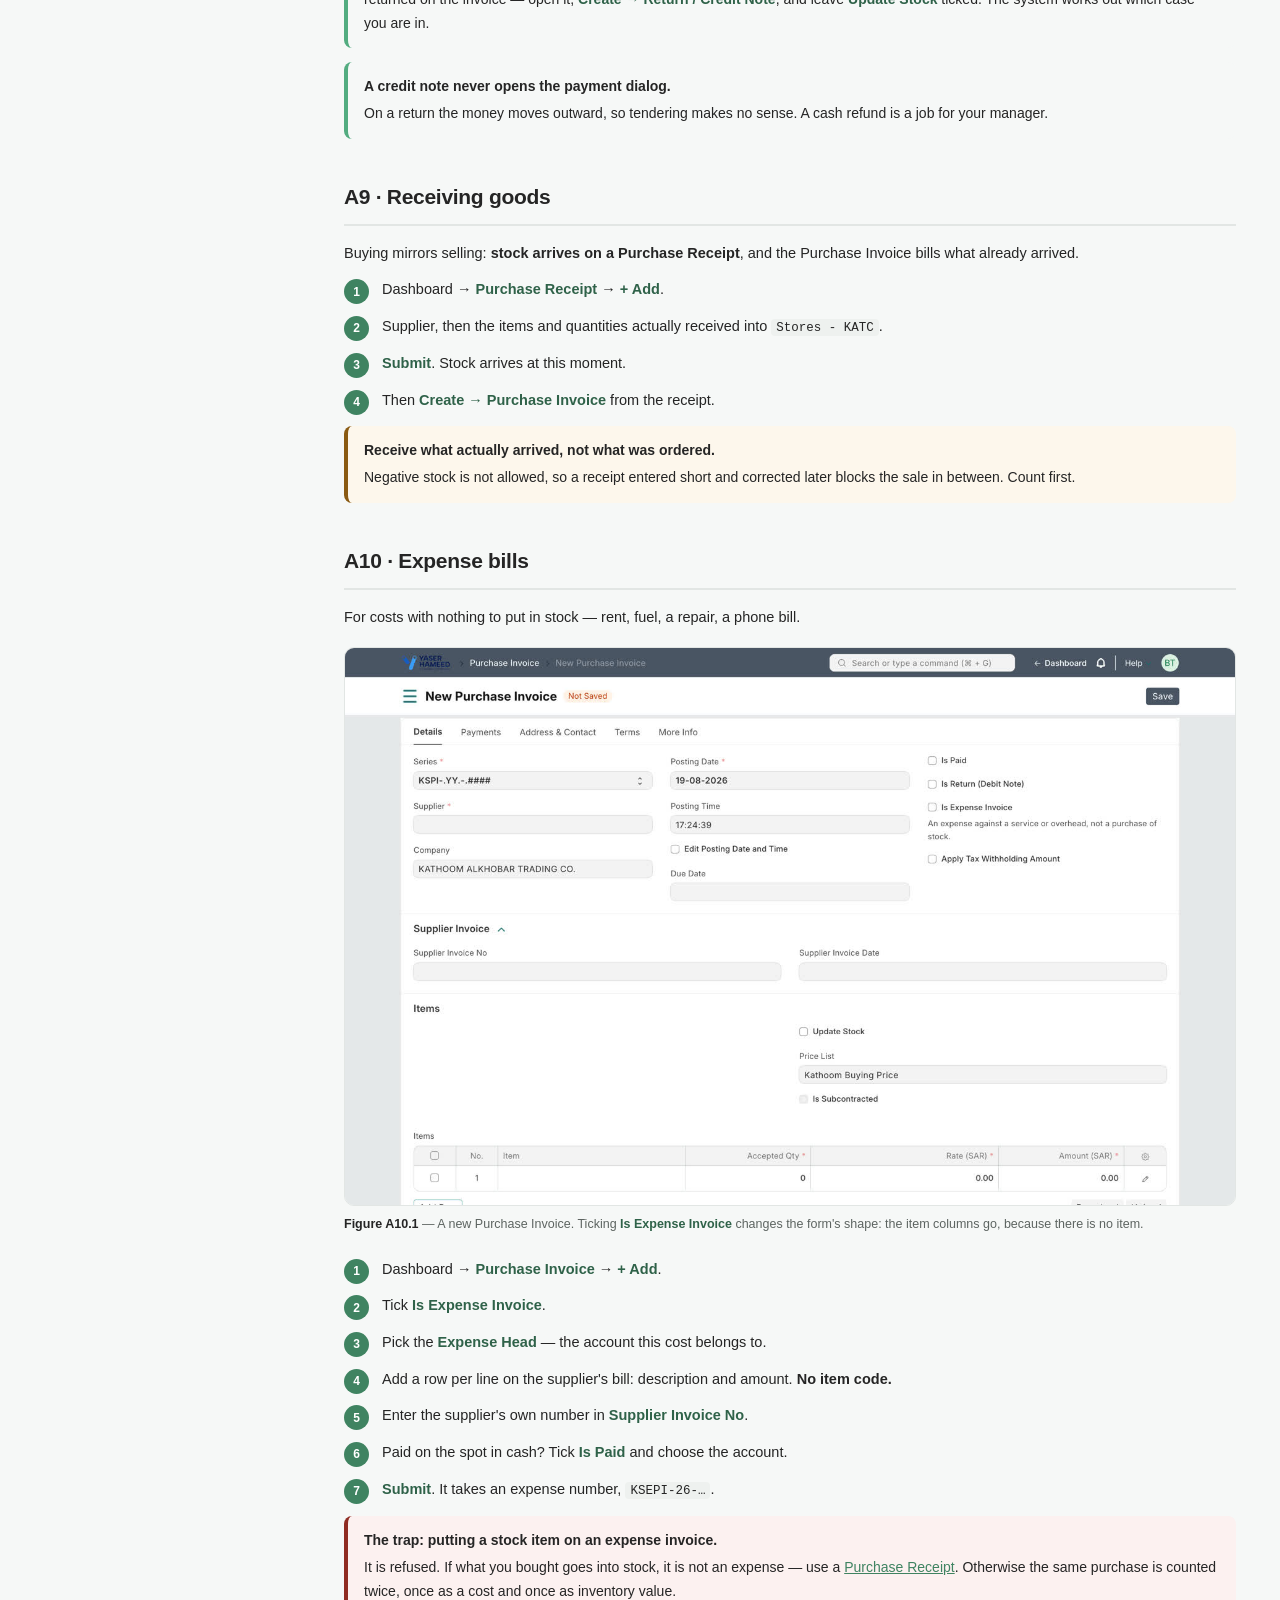
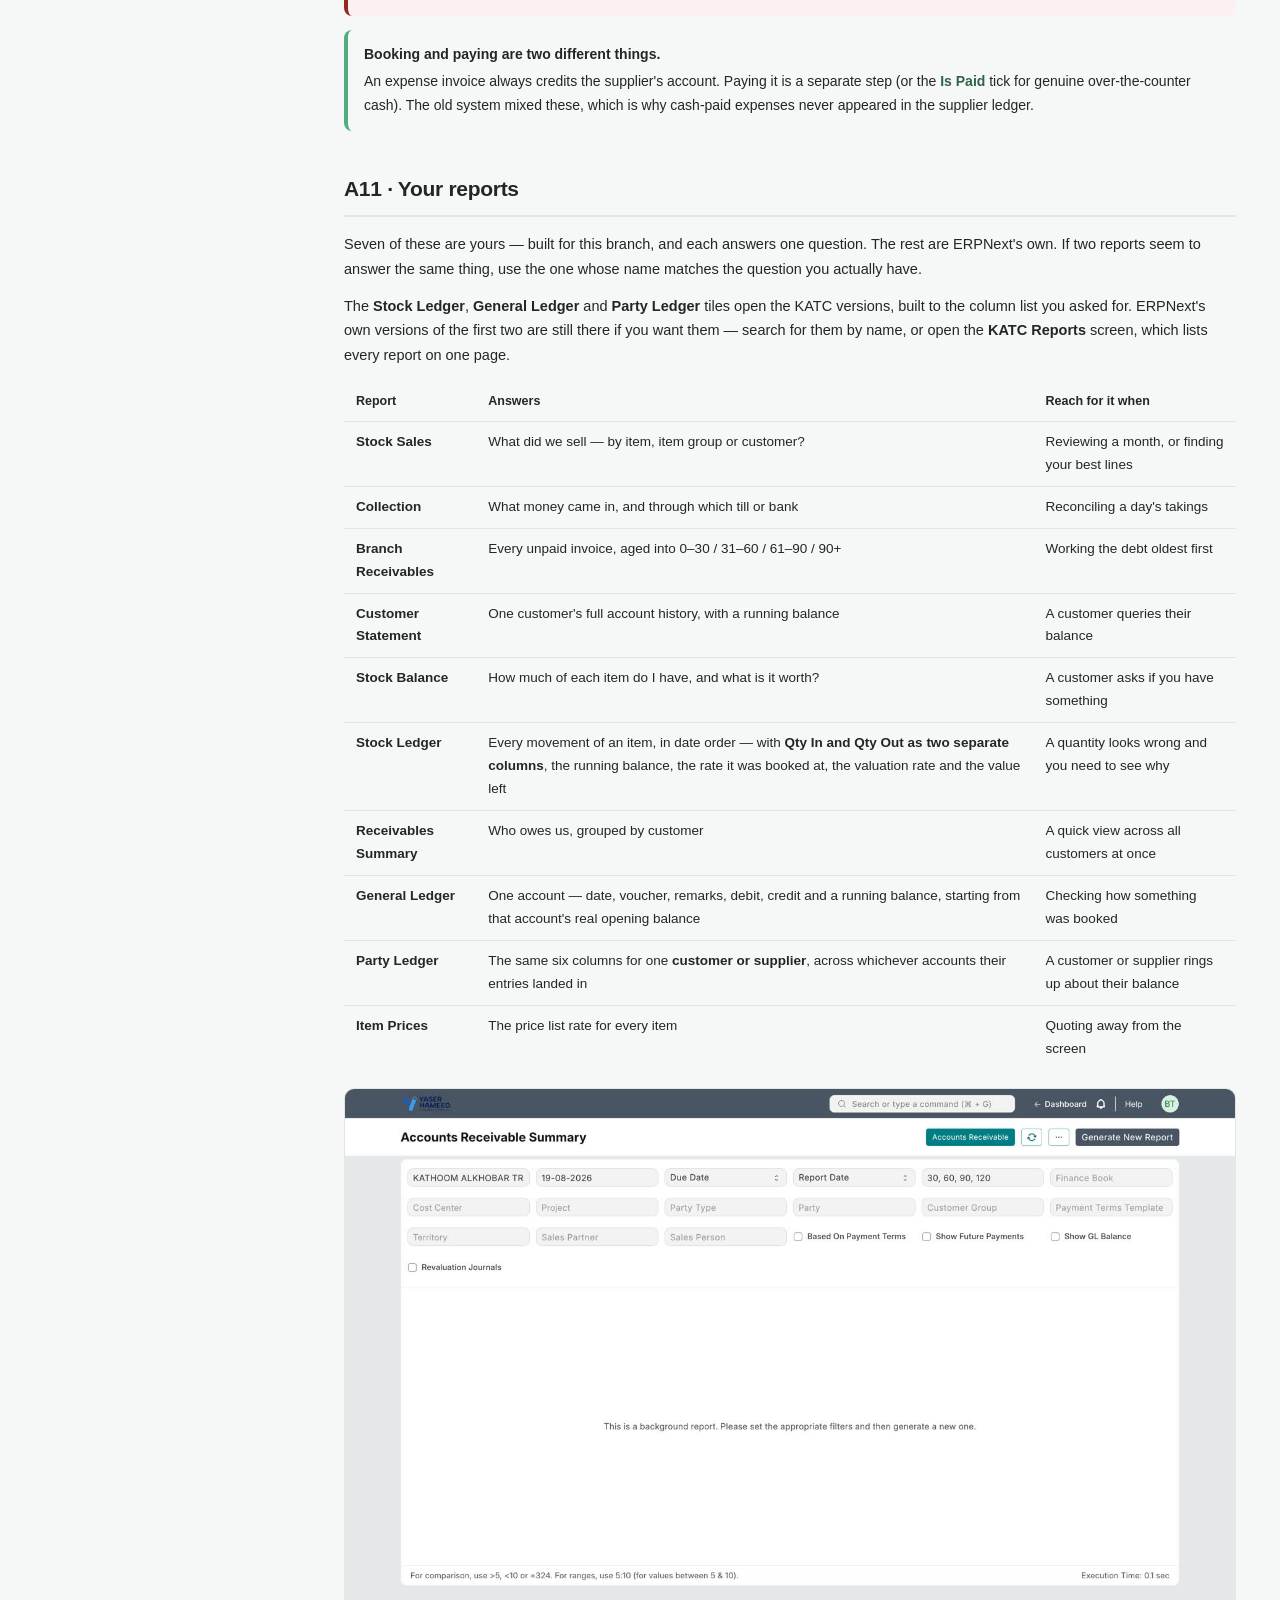
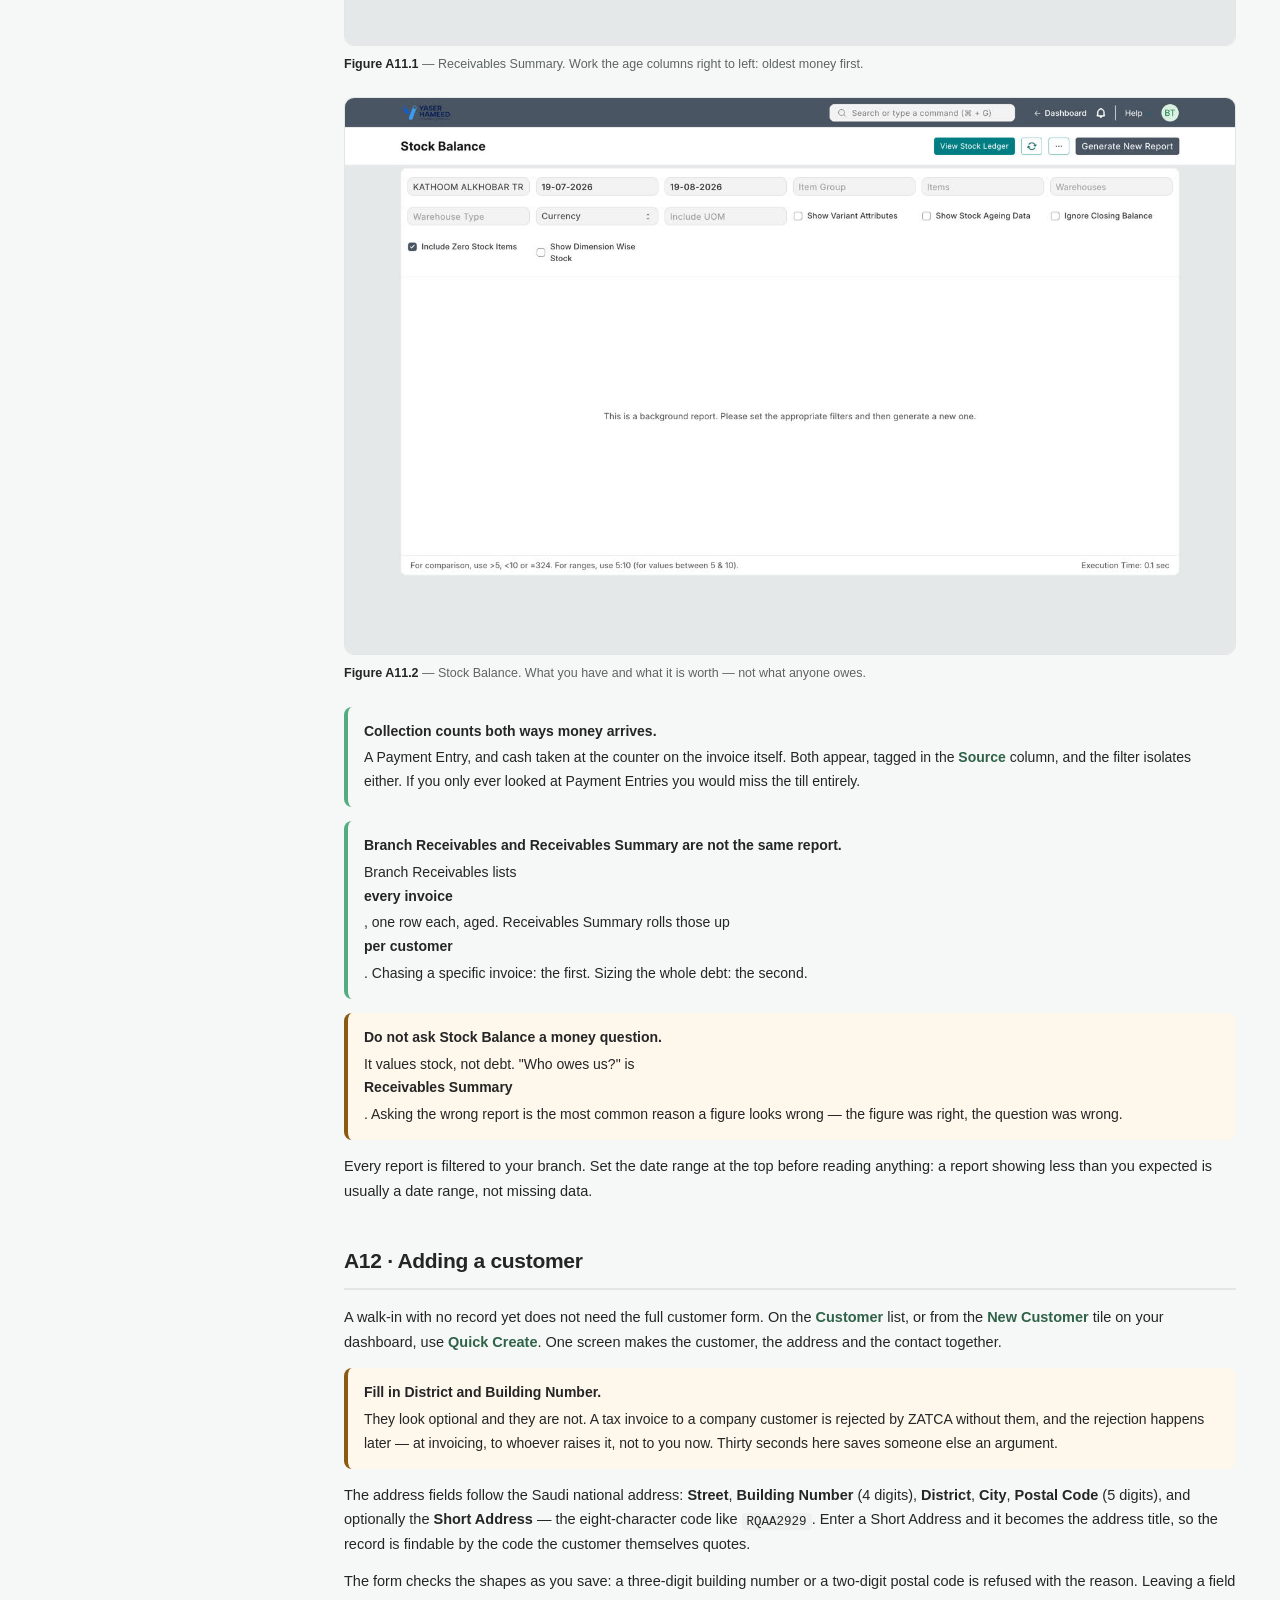
==== commit 0acae3d7: "Update the user guide and gotchas for the corrected return flow A8 taught the route that is now refu" ====
--- a/yht_custom/public/guide/index.html
+++ b/yht_custom/public/guide/index.html
@@ -522,12 +522,34 @@
 
 <section id="a-returns">
   <h2>A8 · Returns and credit notes</h2>
+  <p><b>A return starts where the goods are, not where the money is.</b> The same rule as
+  A4, run backwards: stock left the branch on a delivery note, so it comes back on one, and
+  the credit note follows.</p>
   <ol class="steps">
-    <li>Open the original submitted Sales Invoice &rarr; <span class="ui">Create &rarr; Return / Credit Note</span>.</li>
-    <li>Set the quantities actually returned. Rates mirror the original, including zero lines.</li>
-    <li><span class="ui">Submit</span>. The credit note takes its own number, <code>KSCN-26-…</code>.</li>
-    <li>Stock physically coming back needs a return delivery note, <code>KSDRN-26-…</code>.</li>
+    <li>Open the <b>Delivery Note</b> the goods went out on &rarr;
+      <span class="ui">Create &rarr; Sales Return</span>.</li>
+    <li>Set the quantities actually coming back. They show as negative — that is correct,
+      and if you type a positive number the system flips it for you.</li>
+    <li>Tick <span class="ui">Issue Credit Note</span> before you submit.</li>
+    <li><span class="ui">Submit</span>. The return delivery note takes
+      <code>KSDR-26-…</code>, and the credit note is created <b>and submitted for you</b>,
+      numbered <code>KSSR-26-…</code>, already linked to it.</li>
   </ol>
+  <div class="note">
+    <b>Starting from the invoice will be refused.</b>
+    If you open a Sales Invoice and use <span class="ui">Create &rarr; Return / Credit
+    Note</span> for goods that were delivered on a delivery note, the system stops you and
+    points you here. That is deliberate: a credit note raised on its own leaves the stock
+    where it is, and nothing then records that the goods came back — so the same goods can
+    be credited twice.
+  </div>
+  <div class="note">
+    <b>The exception: old invoices that carried their own stock.</b>
+    Some invoices from before the delivery-note rule moved stock themselves. There is no
+    delivery note to return against, so those are returned on the invoice — open it,
+    <span class="ui">Create &rarr; Return / Credit Note</span>, and leave
+    <span class="ui">Update Stock</span> ticked. The system works out which case you are in.
+  </div>
   <div class="note">
     <b>A credit note never opens the payment dialog.</b>
     On a return the money moves outward, so tendering makes no sense. A cash refund is a job
@@ -566,7 +588,7 @@
     <li>Add a row per line on the supplier's bill: description and amount. <b>No item code.</b></li>
     <li>Enter the supplier's own number in <span class="ui">Supplier Invoice No</span>.</li>
     <li>Paid on the spot in cash? Tick <span class="ui">Is Paid</span> and choose the account.</li>
-    <li><span class="ui">Submit</span>. It takes an expense number, <code>KSEXP-26-…</code>.</li>
+    <li><span class="ui">Submit</span>. It takes an expense number, <code>KSEPI-26-…</code>.</li>
   </ol>
   <div class="stop">
     <b>The trap: putting a stock item on an expense invoice.</b>
@@ -746,22 +768,25 @@
     <tbody>
       <tr><td>Quotation</td><td><code>KSSQ-.YY.-.####</code></td><td>—</td></tr>
       <tr><td>Sales Order</td><td><code>KSSO-.YY.-.####</code></td><td>—</td></tr>
-      <tr><td>Delivery Note</td><td><code>KSDN-.YY.-.####</code></td><td><code>KSDRN-.YY.-.####</code></td></tr>
-      <tr><td>Sales Invoice</td><td><code>KSIN-.YY.-.####</code></td><td><code>KSCN-.YY.-.####</code></td></tr>
+      <tr><td>Delivery Note</td><td><code>KSDN-.YY.-.####</code></td><td><code>KSDR-.YY.-.####</code></td></tr>
+      <tr><td>Sales Invoice</td><td><code>KSIN-.YY.-.####</code></td><td><code>KSSR-.YY.-.####</code></td></tr>
       <tr><td>Purchase Order</td><td><code>KSPO-.YY.-.####</code></td><td>—</td></tr>
-      <tr><td>Purchase Receipt</td><td><code>KSPR-.YY.-.####</code></td><td><code>KSPRN-.YY.-.####</code></td></tr>
-      <tr><td>Purchase Invoice</td><td><code>KSPI-.YY.-.####</code></td><td><code>KSDBN-.YY.-.####</code></td></tr>
-      <tr><td>Expense invoice</td><td><code>KSEXP-.YY.-.####</code></td><td>—</td></tr>
+      <tr><td>Purchase Receipt</td><td><code>KSPRN-.YY.-.####</code></td><td><code>KSPRR-.YY.-.####</code></td></tr>
+      <tr><td>Purchase Invoice</td><td><code>KSPI-.YY.-.####</code></td><td><code>KSPR-.YY.-.####</code></td></tr>
+      <tr><td>Expense invoice</td><td><code>KSEPI-.YY.-.####</code></td><td><code>KSPR-.YY.-.####</code></td></tr>
       <tr><td>Payment Entry</td><td><code>KSPY-.YY.-.####</code></td><td>—</td></tr>
       <tr><td>Journal Entry</td><td><code>KSJV-.YY.-.####</code></td><td>—</td></tr>
       <tr><td>Material Request</td><td><code>KSMR-.YY.-.####</code></td><td>—</td></tr>
       <tr><td>Stock Entry</td><td><code>KSSE-.YY.-.####</code></td><td>—</td></tr>
-      <tr><td>Stock Reconciliation</td><td><code>KSSR-.YY.-.####</code></td><td>—</td></tr>
+      <tr><td>Stock Reconciliation</td><td><code>KSRC-.YY.-.####</code></td><td>—</td></tr>
     </tbody>
   </table>
   <div class="note">
     <b>A credit note is not "an invoice, return flavour".</b>
     It gets its own series so anyone reading a ledger can tell the two apart at a glance.
+    Every return series above is one Kathoom was already using before the new system —
+    <code>KSSR-</code>, <code>KSDR-</code>, <code>KSPR-</code> — so the numbering runs
+    straight on from the old records rather than restarting.
   </div>
 </section>
 
